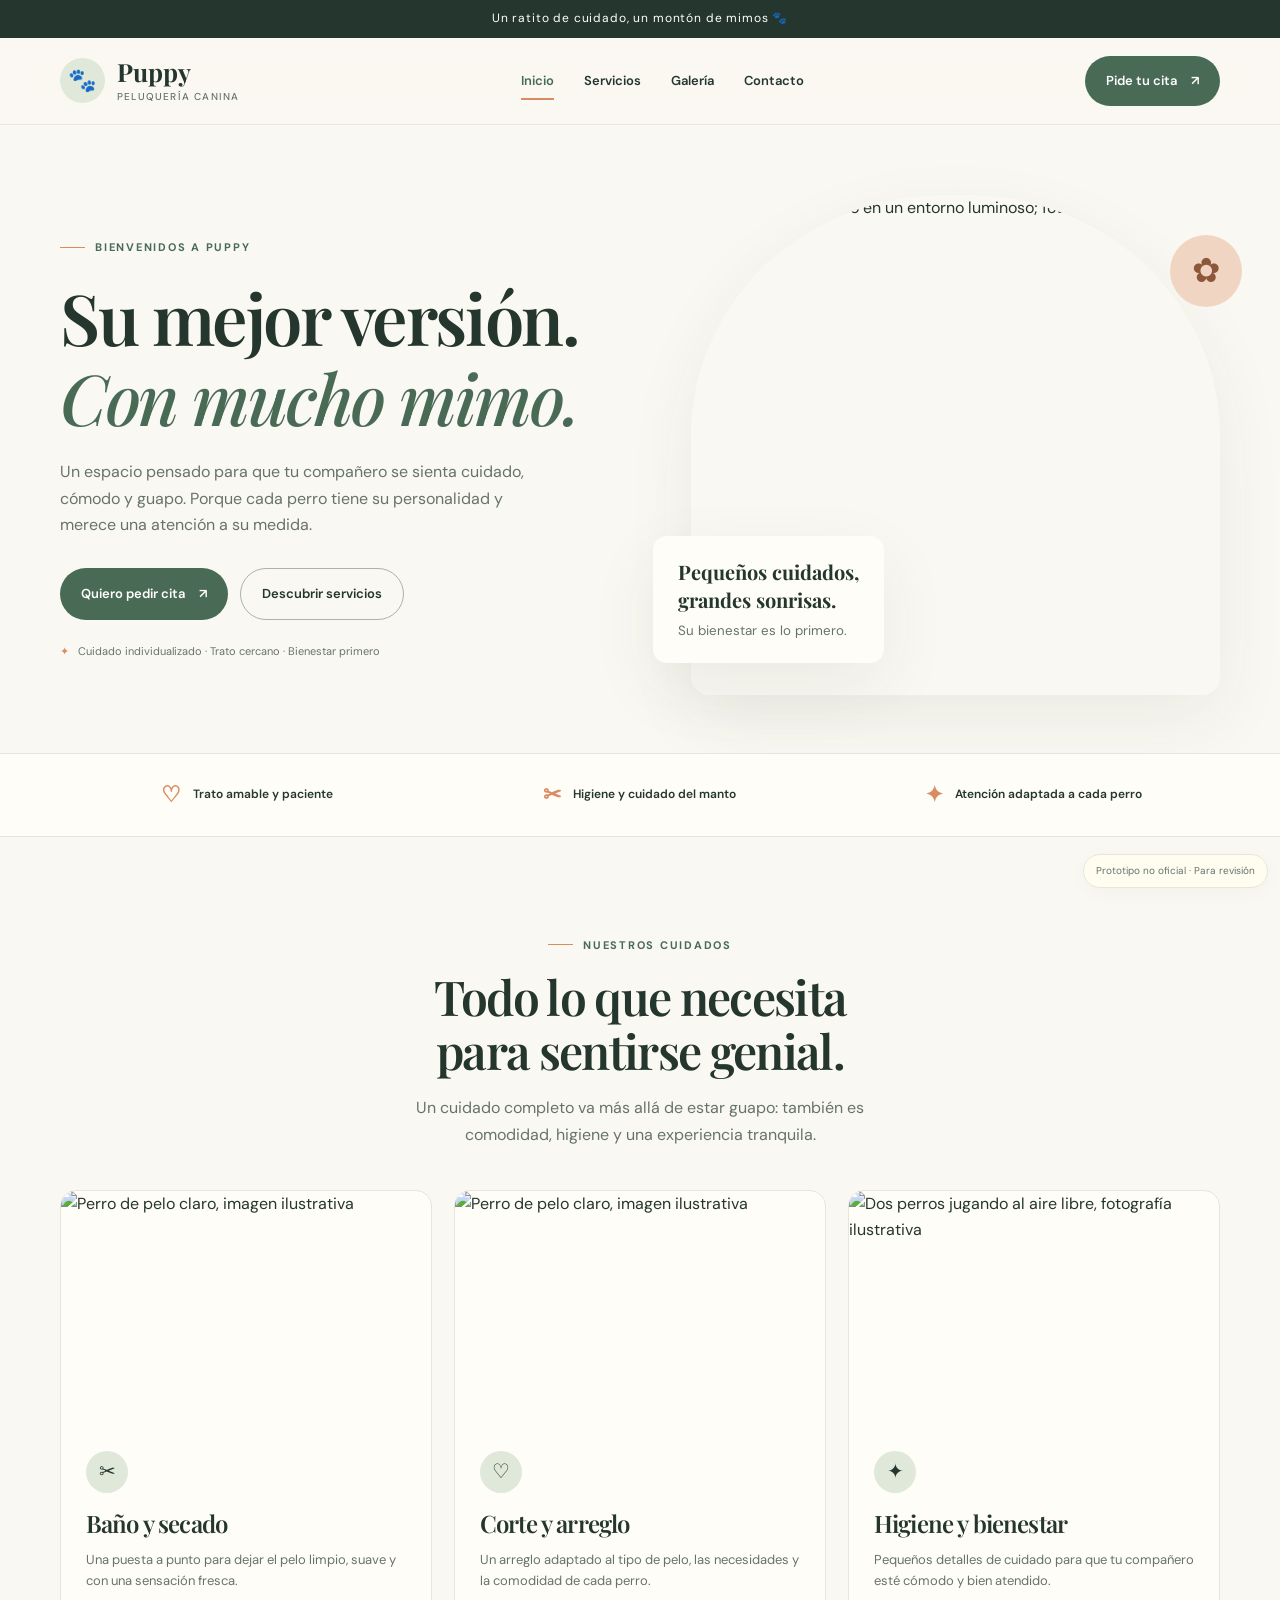
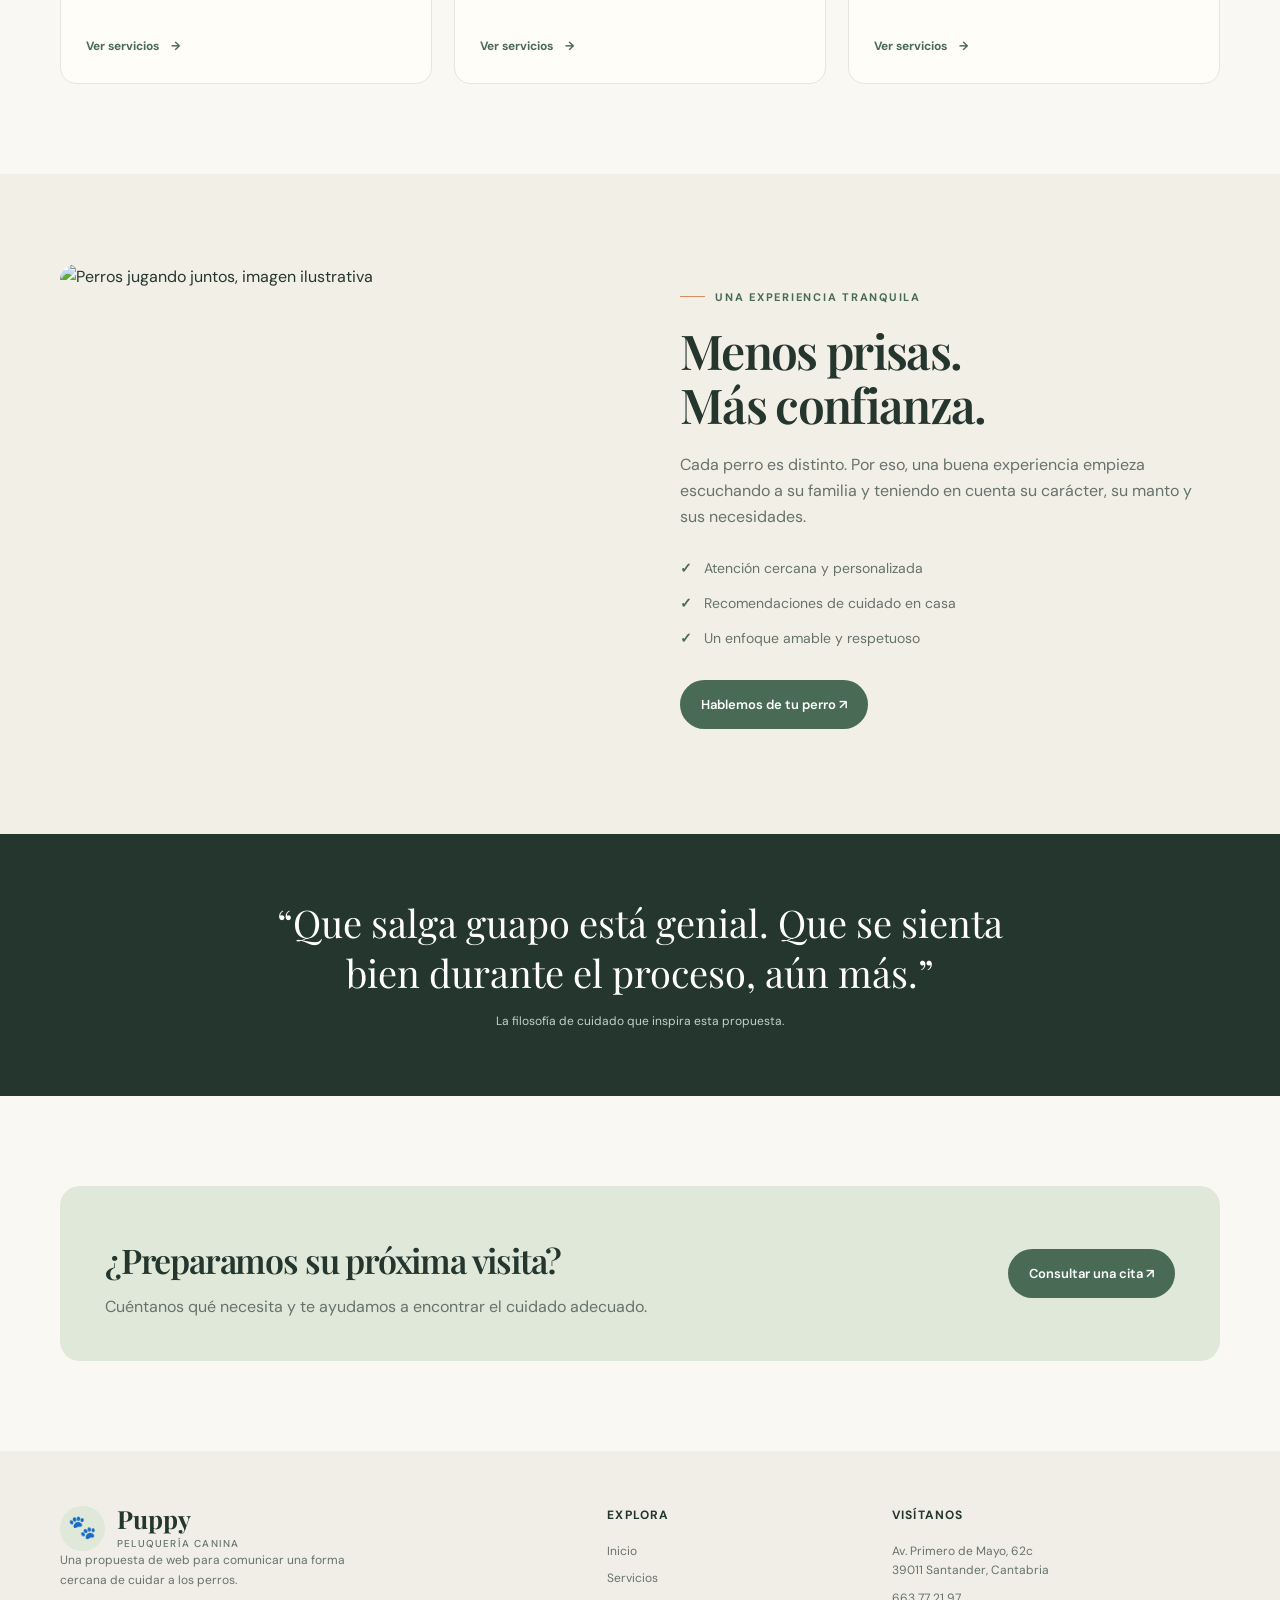
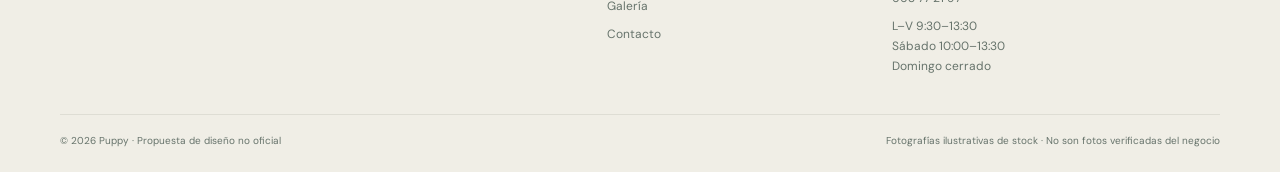
==== index.html @ a05eb52e "Web prototipo Puppy con datos de contacto reales Co-Authored-By: Claude Sonnet 5.5 <noreply@anthropi" ====
<!doctype html><html lang="es"><head><meta charset="utf-8"><meta name="viewport" content="width=device-width,initial-scale=1"><meta name="description" content="Propuesta de web para peluquería canina en Santander. Cuidado amable, higiene y bienestar para tu perro."><title>Puppy · Peluquería canina en Santander</title><link rel="stylesheet" href="styles.css"></head><body><div class="topline">Un ratito de cuidado, un montón de mimos 🐾</div><header class="header"><div class="wrap nav"><a class="brand" href="index.html"><span class="brand-mark">🐾</span><span class="brand-name">Puppy<small>Peluquería canina</small></span></a><button class="menu-toggle" aria-label="Abrir menú" aria-expanded="false">☰</button><nav class="navlinks"><a class="active" href="index.html">Inicio</a><a href="servicios.html">Servicios</a><a href="galeria.html">Galería</a><a href="contacto.html">Contacto</a></nav><a class="nav-cta" href="contacto.html">Pide tu cita <span>↗</span></a></div></header><main><section class="hero"><div class="wrap hero-grid"><div class="hero-copy"><span class="eyebrow">Bienvenidos a Puppy</span><h1>Su mejor versión.<br><em>Con mucho mimo.</em></h1><p>Un espacio pensado para que tu compañero se sienta cuidado, cómodo y guapo. Porque cada perro tiene su personalidad y merece una atención a su medida.</p><div class="hero-actions"><a class="button" href="contacto.html">Quiero pedir cita <span>↗</span></a><a class="button secondary" href="servicios.html">Descubrir servicios</a></div><div class="hero-note"><span>✦</span> Cuidado individualizado · Trato cercano · Bienestar primero</div></div><div class="hero-image"><img src="https://images.unsplash.com/photo-1516734212186-a967f81ad0d7?auto=format&fit=crop&w=1100&q=85" alt="Perro de pelo blanco en un entorno luminoso; fotografía ilustrativa de stock"><div class="floating-note"><strong>Pequeños cuidados,</strong><strong>grandes sonrisas.</strong><small>Su bienestar es lo primero.</small></div><div class="floating-icon">✿</div></div></div></section><section class="trust-strip"><div class="wrap trust-grid"><div class="trust-item"><b>♡</b><span>Trato amable y paciente</span></div><div class="trust-item"><b>✂</b><span>Higiene y cuidado del manto</span></div><div class="trust-item"><b>✦</b><span>Atención adaptada a cada perro</span></div></div></section><section class="section"><div class="wrap"><div class="section-head center"><span class="eyebrow">Nuestros cuidados</span><h2>Todo lo que necesita<br>para sentirse genial.</h2><p>Un cuidado completo va más allá de estar guapo: también es comodidad, higiene y una experiencia tranquila.</p></div><div class="cards"><article class="service-card"><img src="https://images.unsplash.com/photo-1516734212186-a967f81ad0d7?auto=format&fit=crop&w=800&q=80" alt="Perro de pelo claro, imagen ilustrativa"><div class="service-body"><div class="card-icon">✂</div><h3>Baño y secado</h3><p>Una puesta a punto para dejar el pelo limpio, suave y con una sensación fresca.</p><a class="text-link" href="servicios.html">Ver servicios <span>→</span></a></div></article><article class="service-card"><img src="https://images.unsplash.com/photo-1516734212186-a967f81ad0d7?auto=format&fit=crop&w=800&q=80" alt="Perro de pelo claro, imagen ilustrativa"><div class="service-body"><div class="card-icon">♡</div><h3>Corte y arreglo</h3><p>Un arreglo adaptado al tipo de pelo, las necesidades y la comodidad de cada perro.</p><a class="text-link" href="servicios.html">Ver servicios <span>→</span></a></div></article><article class="service-card"><img src="https://images.unsplash.com/photo-1548199973-03cce0bbc87b?auto=format&fit=crop&w=800&q=80" alt="Dos perros jugando al aire libre, fotografía ilustrativa"><div class="service-body"><div class="card-icon">✦</div><h3>Higiene y bienestar</h3><p>Pequeños detalles de cuidado para que tu compañero esté cómodo y bien atendido.</p><a class="text-link" href="servicios.html">Ver servicios <span>→</span></a></div></article></div></div></section><section class="section" style="background:#f2efe6"><div class="wrap split"><div class="split-image"><img src="https://images.unsplash.com/photo-1548199973-03cce0bbc87b?auto=format&fit=crop&w=1000&q=85" alt="Perros jugando juntos, imagen ilustrativa"></div><div><span class="eyebrow">Una experiencia tranquila</span><h2>Menos prisas.<br>Más confianza.</h2><p>Cada perro es distinto. Por eso, una buena experiencia empieza escuchando a su familia y teniendo en cuenta su carácter, su manto y sus necesidades.</p><ul class="checklist"><li>Atención cercana y personalizada</li><li>Recomendaciones de cuidado en casa</li><li>Un enfoque amable y respetuoso</li></ul><a class="button" href="contacto.html">Hablemos de tu perro ↗</a></div></div></section><section class="quote-band"><div class="wrap"><blockquote>“Que salga guapo está genial. Que se sienta bien durante el proceso, aún más.”</blockquote><p>La filosofía de cuidado que inspira esta propuesta.</p></div></section><section class="section"><div class="wrap"><div class="cta-band"><div><h2>¿Preparamos su próxima visita?</h2><p>Cuéntanos qué necesita y te ayudamos a encontrar el cuidado adecuado.</p></div><a class="button" href="contacto.html">Consultar una cita ↗</a></div></div></section></main><footer class="footer"><div class="wrap"><div class="footer-grid"><div><a class="brand" href="index.html"><span class="brand-mark">🐾</span><span class="brand-name">Puppy<small>Peluquería canina</small></span></a><p>Una propuesta de web para comunicar una forma cercana de cuidar a los perros.</p></div><div><h4>Explora</h4><div class="footer-links"><a href="index.html">Inicio</a><a href="servicios.html">Servicios</a><a href="galeria.html">Galería</a><a href="contacto.html">Contacto</a></div></div><div><h4>Visítanos</h4><div class="footer-links"><span>Av. Primero de Mayo, 62c<br>39011 Santander, Cantabria</span><a href="tel:+34663772197">663 77 21 97</a><span>L–V 9:30–13:30<br>Sábado 10:00–13:30<br>Domingo cerrado</span></div></div></div><div class="footer-bottom"><span>© 2026 Puppy · Propuesta de diseño no oficial</span><span>Fotografías ilustrativas de stock · No son fotos verificadas del negocio</span></div></div></footer><div class="prototype-tag">Prototipo no oficial · Para revisión</div><div class="mobile-cta"><a class="button" href="contacto.html">Consultar una cita ↗</a></div><script src="script.js"></script></body></html>
---- styles.css ----
@import url('https://fonts.googleapis.com/css2?family=DM+Sans:wght@400;500;600;700&family=Playfair+Display:wght@500;600;700&display=swap');
:root{--ink:#24362e;--muted:#66736b;--cream:#faf8f2;--paper:#fffdf8;--sage:#dfe8d9;--green:#496b56;--orange:#d98c62;--line:#e7e5dc;--shadow:0 24px 70px #24362e12}*{box-sizing:border-box}html{scroll-behavior:smooth}body{margin:0;background:var(--cream);color:var(--ink);font-family:'DM Sans',sans-serif;line-height:1.65}a{color:inherit;text-decoration:none}img{width:100%;display:block;object-fit:cover}.wrap{width:min(1160px,calc(100% - 48px));margin:auto}.topline{text-align:center;background:var(--ink);color:#fff;padding:9px 16px;font-size:12px;letter-spacing:.07em}.header{position:sticky;top:0;z-index:10;background:#faf8f2ed;backdrop-filter:blur(14px);border-bottom:1px solid #e7e5dc}.nav{display:flex;align-items:center;justify-content:space-between;gap:24px;min-height:86px}.brand{display:flex;align-items:center;gap:12px}.brand-mark{display:grid;place-items:center;background:var(--sage);width:45px;height:45px;border-radius:50%;font-size:23px}.brand-name{font-family:'Playfair Display',serif;font-size:25px;font-weight:700;line-height:1.05}.brand-name small{display:block;font:500 10px 'DM Sans',sans-serif;letter-spacing:.12em;text-transform:uppercase;margin-top:5px;color:var(--muted)}.navlinks{display:flex;gap:30px;font-size:13px;font-weight:600}.navlinks a{padding:8px 0;position:relative}.navlinks a:hover,.navlinks a.active{color:var(--green)}.navlinks a.active:after{content:'';height:2px;position:absolute;bottom:0;left:0;right:0;background:var(--orange)}.nav-cta,.button{display:inline-flex;align-items:center;justify-content:center;gap:14px;background:var(--green);color:#fff;padding:14px 21px;border-radius:999px;font-weight:600;font-size:13px;transition:.2s}.nav-cta:hover,.button:hover{background:var(--ink);transform:translateY(-2px)}.button.secondary{background:transparent;border:1px solid #a8b5a9;color:var(--ink)}.button.secondary:hover{background:var(--sage)}.menu-toggle{display:none;border:0;background:var(--sage);border-radius:50%;width:42px;height:42px;font-size:20px;color:var(--ink)}.hero{padding:70px 0 58px;overflow:hidden}.hero-grid{display:grid;grid-template-columns:1fr .94fr;align-items:center;gap:68px}.eyebrow{display:inline-flex;align-items:center;gap:10px;color:var(--green);font-size:11px;letter-spacing:.16em;text-transform:uppercase;font-weight:700}.eyebrow:before{content:'';width:25px;height:1px;background:var(--orange)}h1,h2,h3{margin:0;font-family:'Playfair Display',serif;font-weight:600;letter-spacing:-.035em;line-height:1.13}h1{font-size:clamp(44px,5.5vw,72px);margin:22px 0}h1 em{font-weight:500;color:var(--green)}h2{font-size:clamp(34px,4vw,48px);margin:15px 0}h3{font-size:24px}p{color:var(--muted);margin:0 0 18px}.hero-copy>p{max-width:490px;font-size:16px}.hero-actions{display:flex;gap:12px;flex-wrap:wrap;margin:30px 0 22px}.hero-note{font-size:11px;color:var(--muted)}.hero-note span{color:var(--orange);margin-right:6px}.hero-image{position:relative;min-height:500px}.hero-image>img{height:500px;border-radius:48% 48% 18px 18px;box-shadow:var(--shadow)}.floating-note{position:absolute;left:-38px;bottom:32px;background:var(--paper);padding:22px 25px;border-radius:14px;box-shadow:var(--shadow);display:flex;flex-direction:column;line-height:1.4}.floating-note strong{font-family:'Playfair Display',serif;font-size:20px}.floating-note small{margin-top:8px;color:var(--muted)}.floating-icon{position:absolute;right:-22px;top:40px;width:72px;height:72px;display:grid;place-items:center;border-radius:50%;background:#f0d6c2;color:#8d573b;font-size:34px}.trust-strip{border-top:1px solid var(--line);border-bottom:1px solid var(--line);background:var(--paper)}.trust-grid{display:grid;grid-template-columns:repeat(3,1fr);padding:23px 0;gap:20px}.trust-item{display:flex;align-items:center;justify-content:center;gap:12px;font-size:12px;font-weight:600}.trust-item b{color:var(--orange);font-size:22px}.section{padding:90px 0}.section-head{max-width:650px;margin:0 auto 42px}.section-head.center{text-align:center}.section-head p{max-width:530px;margin:18px auto 0}.cards{display:grid;grid-template-columns:repeat(3,1fr);gap:22px}.service-card{background:var(--paper);border:1px solid var(--line);border-radius:16px;overflow:hidden;transition:.25s}.service-card:hover{transform:translateY(-5px);box-shadow:var(--shadow)}.service-card img{height:235px}.service-body{padding:25px}.card-icon{display:grid;place-items:center;width:42px;height:42px;background:var(--sage);border-radius:50%;font-size:20px;margin-bottom:17px}.service-body h3{margin-bottom:12px}.service-body p{font-size:13px;min-height:65px}.text-link{display:inline-flex;gap:12px;color:var(--green);font-size:12px;font-weight:700}.split{display:grid;grid-template-columns:1fr 1fr;gap:80px;align-items:center}.split-image img{height:480px;border-radius:16px 110px 16px 16px}.split h2{margin:17px 0 20px}.checklist{list-style:none;padding:0;margin:26px 0 30px}.checklist li{margin:12px 0;color:var(--muted);font-size:14px}.checklist li:before{content:'✓';color:var(--green);font-weight:700;margin-right:12px}.quote-band{background:var(--ink);color:white;text-align:center;padding:64px 0}.quote-band blockquote{font-family:'Playfair Display',serif;font-size:clamp(25px,3vw,38px);line-height:1.3;max-width:800px;margin:0 auto 15px}.quote-band p{color:#c5d1c8;font-size:12px;margin:0}.cta-band{display:flex;align-items:center;justify-content:space-between;gap:30px;background:var(--sage);border-radius:20px;padding:40px 45px}.cta-band h2{font-size:34px}.cta-band p{margin:8px 0 0}.footer{background:#f0eee6;padding:55px 0 22px}.footer-grid{display:grid;grid-template-columns:1.5fr .7fr 1fr;gap:55px;padding-bottom:38px}.footer h4{font-size:12px;text-transform:uppercase;letter-spacing:.1em;margin:0 0 16px}.footer p{font-size:12px;max-width:330px}.footer-links{display:grid;gap:8px;font-size:12px;color:var(--muted)}.footer-bottom{border-top:1px solid #deddd4;padding-top:18px;display:flex;justify-content:space-between;gap:20px;color:var(--muted);font-size:10px}.prototype-tag{position:fixed;z-index:8;bottom:12px;right:12px;padding:8px 12px;border-radius:999px;background:#fffdf0e8;border:1px solid var(--line);font-size:10px;color:var(--muted);box-shadow:0 4px 20px #00000008}.mobile-cta{display:none}.page-hero{padding:75px 0 50px;background:var(--sage)}.page-hero .wrap{max-width:850px;text-align:center}.page-hero h1{font-size:clamp(42px,5vw,64px);margin:17px 0}.page-hero p{max-width:650px;margin:auto}.gallery-grid{display:grid;grid-template-columns:repeat(3,1fr);gap:18px}.gallery-grid img{height:300px;border-radius:14px}.gallery-grid figure{margin:0}.gallery-grid figcaption{font-size:12px;color:var(--muted);padding:10px 2px}.contact-grid{display:grid;grid-template-columns:.8fr 1.2fr;gap:55px}.contact-card{padding:28px;background:var(--paper);border:1px solid var(--line);border-radius:16px;margin-bottom:15px}.contact-card h3{font-size:21px;margin-bottom:10px}.contact-card p{margin:0;font-size:14px}.form-card{padding:34px;background:var(--paper);border:1px solid var(--line);border-radius:16px}.form-card label{display:block;font-size:12px;font-weight:600;margin:15px 0 6px}.form-card input,.form-card textarea,.form-card select{width:100%;padding:13px;border:1px solid var(--line);background:#fff;border-radius:8px;font:inherit}.form-card textarea{min-height:120px}.form-card button{border:0;cursor:pointer;margin-top:20px}.notice{font-size:12px;color:var(--muted);margin-top:14px}.service-list{display:grid;grid-template-columns:repeat(2,1fr);gap:18px}.service-row{padding:27px;background:var(--paper);border:1px solid var(--line);border-radius:14px}.service-row h3{font-size:23px;margin-bottom:9px}.service-row p{margin:0;font-size:14px}
@media(max-width:850px){.wrap{width:min(100% - 34px,650px)}.nav{min-height:72px}.nav-cta{display:none}.menu-toggle{display:block}.navlinks{display:none;position:absolute;top:72px;left:0;right:0;background:var(--cream);padding:20px 24px 24px;flex-direction:column;gap:12px;border-bottom:1px solid var(--line)}.navlinks.open{display:flex}.hero{padding:44px 0}.hero-grid,.split,.contact-grid{grid-template-columns:1fr;gap:36px}.hero-grid{gap:36px}.hero-image{min-height:350px}.hero-image>img{height:390px;max-width:540px;margin:auto}.floating-note{left:0;bottom:20px}.floating-icon{right:0}.trust-grid{grid-template-columns:1fr;gap:14px;padding:18px}.trust-item{justify-content:flex-start}.section{padding:64px 0}.cards{grid-template-columns:1fr;gap:16px}.service-card img{height:250px}.service-body p{min-height:0}.split-image img{height:350px}.cta-band{align-items:flex-start;flex-direction:column;padding:30px 24px}.footer-grid{grid-template-columns:1fr 1fr;gap:28px}.footer-grid>div:first-child{grid-column:1/-1}.footer-bottom{flex-direction:column;gap:7px}.gallery-grid{grid-template-columns:1fr 1fr;gap:12px}.gallery-grid img{height:220px}.service-list{grid-template-columns:1fr}.mobile-cta{display:block;position:fixed;bottom:0;left:0;right:0;padding:10px 16px;background:#faf8f2ed;border-top:1px solid var(--line);z-index:7}.mobile-cta .button{width:100%}.prototype-tag{bottom:72px}}
@media(max-width:430px){h1{font-size:43px}.hero-image>img{height:330px}.floating-note{padding:16px}.floating-note strong{font-size:17px}.gallery-grid{grid-template-columns:1fr}.gallery-grid img{height:270px}.footer-grid{grid-template-columns:1fr}.footer-grid>div:first-child{grid-column:auto}}

/* Refinamientos visuales: imágenes proporcionadas, formularios y cita */
.page-hero-grid{display:grid;grid-template-columns:1fr .65fr;align-items:center;gap:36px;text-align:left!important;max-width:100%!important}
.page-hero-grid img{width:100%;height:220px;max-height:220px;max-width:380px;justify-self:end;object-fit:cover;border-radius:18px}
.page-hero-grid p{margin:0!important}
.service-row{display:grid;grid-template-columns:120px 1fr auto;align-items:center;gap:22px;margin-top:16px}
.service-row img{width:120px;height:105px;border-radius:10px;object-fit:cover}
.service-row>div{min-width:0}
.price-note{font-size:12px;color:var(--green);font-weight:700;white-space:nowrap}
.gallery-grid img{height:250px;object-fit:cover}
.form{min-width:0}
.form:not(.booking-card){padding:32px;background:var(--paper);border:1px solid var(--line);border-radius:18px;box-shadow:0 16px 50px #24362e0a}
.form label{display:block;font-size:12px;font-weight:600;margin:15px 0 7px;color:var(--ink)}
.form input,.form select,.form textarea{width:100%;min-width:0;padding:13px 14px;border:1px solid #dedfd6;border-radius:9px;background:#fffefa;color:var(--ink);font:400 14px 'DM Sans',sans-serif;outline:none;transition:border-color .2s,box-shadow .2s}
.form input:focus,.form select:focus,.form textarea:focus,.field input:focus,.field select:focus,.field textarea:focus{border-color:var(--green);box-shadow:0 0 0 3px #496b561a}
.form textarea{min-height:110px;resize:vertical}
.form button{border:0;cursor:pointer;margin-top:18px}
.form-note{font-size:11px;margin-top:14px}
.booking-hero{padding:58px 0 54px;background:var(--sage)}
.booking-hero-inner{display:grid;grid-template-columns:1fr .72fr;align-items:center;gap:72px}
.booking-hero h1{font-size:clamp(42px,5vw,64px);margin:18px 0 20px}
.booking-hero p{max-width:530px;font-size:15px}
.booking-visual{position:relative;max-width:390px;justify-self:end;width:100%;padding:0 0 28px 22px}
.booking-visual>img{width:100%;height:290px;object-fit:cover;border-radius:16px 90px 16px 16px}
.visual-caption{position:absolute;bottom:0;left:0;display:flex;align-items:center;gap:12px;padding:15px 19px;background:var(--paper);border:1px solid #e7e5dc;border-radius:12px;box-shadow:var(--shadow)}
.visual-caption>span{display:grid;place-items:center;width:38px;height:38px;background:var(--sage);border-radius:50%;font-size:22px;color:var(--green)}
.visual-caption strong,.visual-caption small{display:block}.visual-caption strong{font-family:'Playfair Display',serif;font-size:15px}.visual-caption small{font-size:10px;color:var(--muted);margin-top:3px}
.booking-section{padding:76px 0 90px;background:#fcfbf7}
.booking-layout{display:grid;grid-template-columns:.7fr 1.3fr;gap:58px;align-items:start}
.booking-aside{padding:24px 0;position:sticky;top:120px}
.booking-aside h2{font-size:clamp(34px,3.7vw,46px);margin:18px 0}
.booking-aside>p{font-size:14px;max-width:350px;margin-bottom:30px}
.booking-step{display:flex;align-items:flex-start;gap:14px;padding:17px 0;border-top:1px solid var(--line)}
.booking-step>span{display:grid;place-items:center;flex:0 0 36px;height:36px;border-radius:50%;background:var(--sage);color:var(--green);font-size:11px;font-weight:700}
.booking-step strong,.booking-step small{display:block}.booking-step strong{font-size:13px;margin:1px 0 4px}.booking-step small{font-size:11px;line-height:1.5;color:var(--muted)}
.booking-contact-note{display:flex;gap:12px;padding:17px;margin-top:25px;background:#f0eee6;border-radius:12px}.booking-contact-note>span{color:var(--orange);font-size:19px}.booking-contact-note p{font-size:11px;line-height:1.6;margin:0}
.booking-card{padding:clamp(22px,4vw,42px);background:#fff;border:1px solid #e9e7df;border-radius:20px;box-shadow:0 20px 65px #24362e0b;min-width:0}
.form-heading{display:flex;align-items:center;justify-content:space-between;gap:15px}.form-kicker{font-size:10px;letter-spacing:.16em;font-weight:700;color:var(--green)}.form-heading h2{font-size:clamp(25px,3vw,33px);margin:9px 0 0}.form-paw{display:grid;place-items:center;flex:0 0 50px;height:50px;background:var(--sage);border-radius:50%;font-size:24px}.form-intro{font-size:11px;margin:13px 0 25px}.form-intro b,.field label b,.privacy-check b{color:#b86643}
.form-fields{display:grid;grid-template-columns:1fr 1fr;gap:18px 16px}.field{min-width:0}.field label{display:block;font-size:12px;font-weight:700;margin:0 0 7px;color:var(--ink)}.field input,.field select,.field textarea{width:100%;min-width:0;padding:12px 13px;border:1px solid #dedfd6;border-radius:9px;background:#fffefa;color:var(--ink);font:400 13px 'DM Sans',sans-serif;outline:none;transition:border-color .2s,box-shadow .2s}.field input,.field select{height:46px}.field select{cursor:pointer}.field textarea{min-height:112px;resize:vertical}.field input::placeholder,.field textarea::placeholder{color:#9a9f97}.field-full{grid-column:1/-1}
.privacy-check{display:flex;align-items:flex-start;gap:10px;margin:22px 0 0;font-size:11px;line-height:1.6;color:var(--muted);cursor:pointer}.privacy-check input{flex:0 0 16px;width:16px;height:16px;margin:2px 0 0;accent-color:var(--green)}
.booking-submit{width:100%;justify-content:space-between;padding:16px 20px;margin-top:22px;border:0;cursor:pointer;font-size:13px}.booking-submit:disabled{opacity:.65;cursor:wait}.form-status{font-size:11px;line-height:1.6;margin:13px 0 0;color:var(--muted)}.form-status.success{color:#326c48}.form-status.error{color:#a34535}
.booking-bottom{padding:60px 0;background:#f0eee6;text-align:center}.booking-bottom>div{max-width:620px}.booking-bottom>div>span{font-size:10px;text-transform:uppercase;letter-spacing:.16em;font-weight:700;color:var(--green)}.booking-bottom h2{font-size:clamp(28px,4vw,39px);margin:12px 0}.booking-bottom p{font-size:13px}.booking-bottom .button{margin-top:8px}
@media(max-width:850px){.page-hero-grid{grid-template-columns:1fr;gap:24px;text-align:center!important}.page-hero-grid img{justify-self:center;width:100%;max-width:420px;height:190px;max-height:190px}.service-row{grid-template-columns:88px 1fr;gap:15px;padding:18px}.service-row img{width:88px;height:88px}.price-note{grid-column:2;white-space:normal}.booking-hero-inner{grid-template-columns:1fr;gap:25px}.booking-hero{padding:42px 0}.booking-visual{justify-self:start;max-width:420px;padding-left:0}.booking-visual>img{height:220px;max-width:100%;border-radius:14px 65px 14px 14px}.booking-layout{grid-template-columns:1fr;gap:30px}.booking-aside{position:static;padding:0}.booking-aside h2 br{display:none}.booking-aside>p{max-width:600px}.booking-contact-note{max-width:600px}.booking-section{padding:52px 0 70px}}
@media(max-width:540px){.form-fields{grid-template-columns:1fr;gap:16px}.field-full{grid-column:auto}.booking-card{padding:22px 18px;border-radius:15px}.form-heading h2{font-size:26px}.form-paw{flex-basis:42px;height:42px;font-size:20px}.booking-hero h1{font-size:43px}.booking-visual>img{height:190px}.gallery-grid img{height:210px}.service-row{grid-template-columns:74px 1fr;padding:15px}.service-row img{width:74px;height:74px}.service-row h3{font-size:19px}.service-row p{font-size:12px}.price-note{font-size:11px}}

/* Estado del envío del formulario de cita */
.form-status.success { color: #176b42; font-weight: 600; }
.form-status.error { color: #a32929; font-weight: 600; }
.booking-submit:disabled { opacity: .7; cursor: wait; }
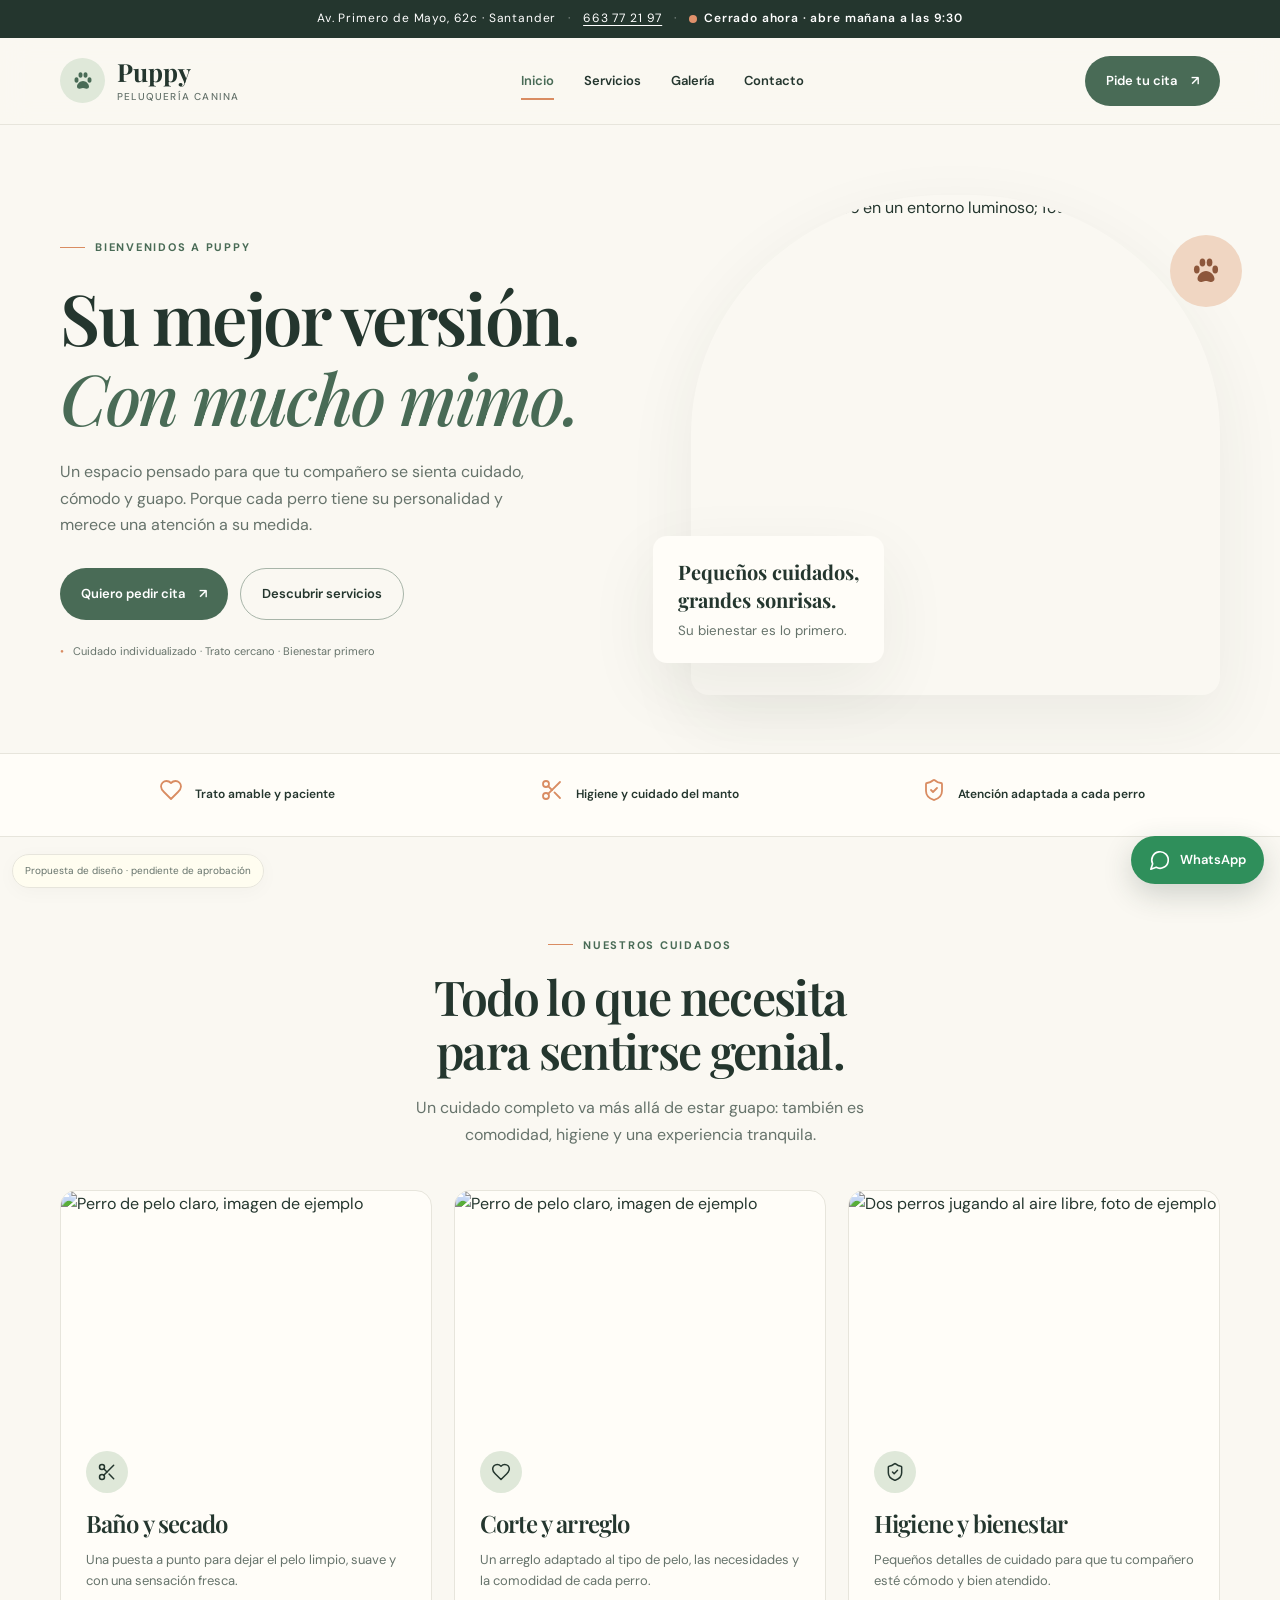
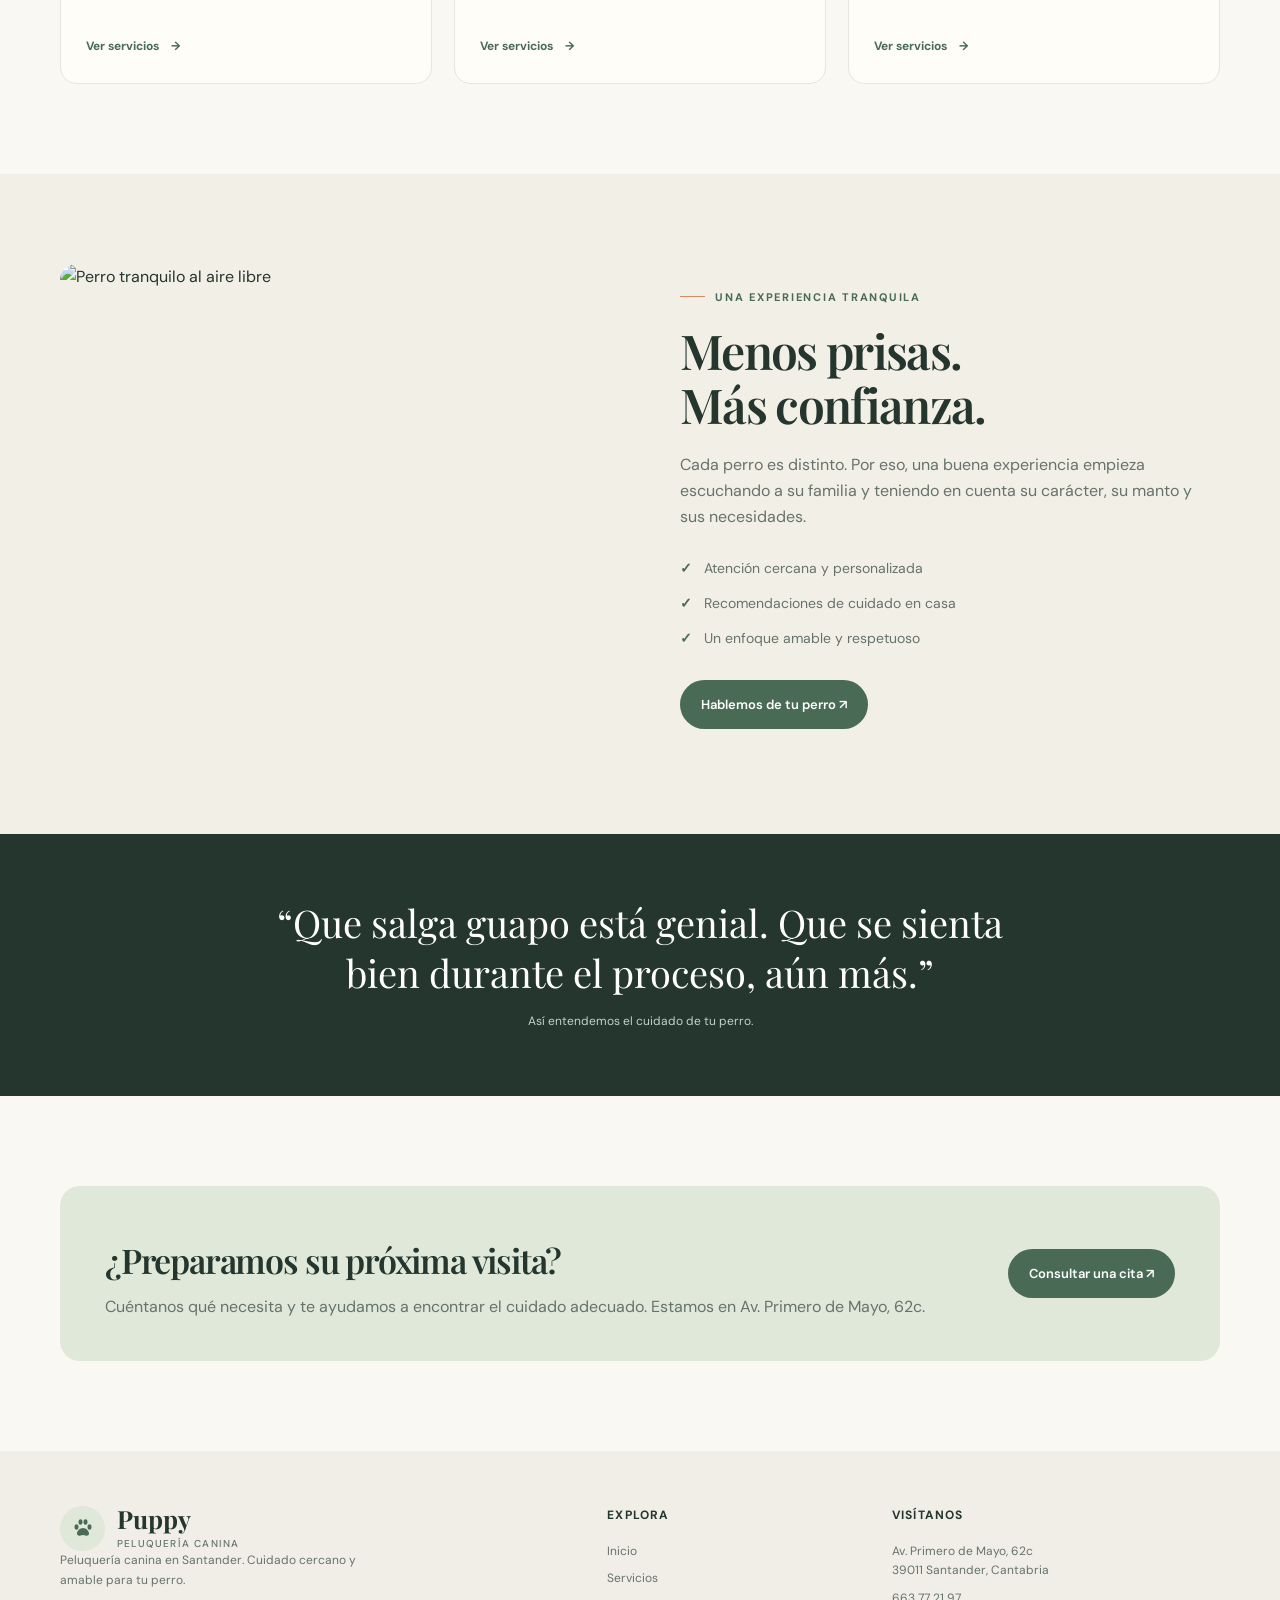
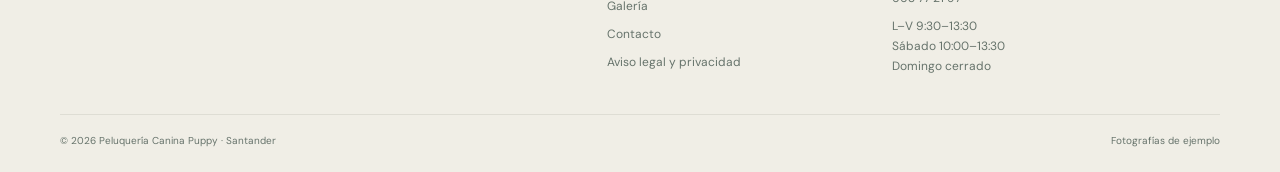
==== commit 17cedc38: "Mejoras de la web: WhatsApp, horario, mapa, iconos, aviso legal y SEO Co-Authored-By: Claude Sonnet " ====
--- a/index.html
+++ b/index.html
@@ -1 +1 @@
-<!doctype html><html lang="es"><head><meta charset="utf-8"><meta name="viewport" content="width=device-width,initial-scale=1"><meta name="description" content="Propuesta de web para peluquería canina en Santander. Cuidado amable, higiene y bienestar para tu perro."><title>Puppy · Peluquería canina en Santander</title><link rel="stylesheet" href="styles.css"></head><body><div class="topline">Un ratito de cuidado, un montón de mimos 🐾</div><header class="header"><div class="wrap nav"><a class="brand" href="index.html"><span class="brand-mark">🐾</span><span class="brand-name">Puppy<small>Peluquería canina</small></span></a><button class="menu-toggle" aria-label="Abrir menú" aria-expanded="false">☰</button><nav class="navlinks"><a class="active" href="index.html">Inicio</a><a href="servicios.html">Servicios</a><a href="galeria.html">Galería</a><a href="contacto.html">Contacto</a></nav><a class="nav-cta" href="contacto.html">Pide tu cita <span>↗</span></a></div></header><main><section class="hero"><div class="wrap hero-grid"><div class="hero-copy"><span class="eyebrow">Bienvenidos a Puppy</span><h1>Su mejor versión.<br><em>Con mucho mimo.</em></h1><p>Un espacio pensado para que tu compañero se sienta cuidado, cómodo y guapo. Porque cada perro tiene su personalidad y merece una atención a su medida.</p><div class="hero-actions"><a class="button" href="contacto.html">Quiero pedir cita <span>↗</span></a><a class="button secondary" href="servicios.html">Descubrir servicios</a></div><div class="hero-note"><span>✦</span> Cuidado individualizado · Trato cercano · Bienestar primero</div></div><div class="hero-image"><img src="https://images.unsplash.com/photo-1516734212186-a967f81ad0d7?auto=format&fit=crop&w=1100&q=85" alt="Perro de pelo blanco en un entorno luminoso; fotografía ilustrativa de stock"><div class="floating-note"><strong>Pequeños cuidados,</strong><strong>grandes sonrisas.</strong><small>Su bienestar es lo primero.</small></div><div class="floating-icon">✿</div></div></div></section><section class="trust-strip"><div class="wrap trust-grid"><div class="trust-item"><b>♡</b><span>Trato amable y paciente</span></div><div class="trust-item"><b>✂</b><span>Higiene y cuidado del manto</span></div><div class="trust-item"><b>✦</b><span>Atención adaptada a cada perro</span></div></div></section><section class="section"><div class="wrap"><div class="section-head center"><span class="eyebrow">Nuestros cuidados</span><h2>Todo lo que necesita<br>para sentirse genial.</h2><p>Un cuidado completo va más allá de estar guapo: también es comodidad, higiene y una experiencia tranquila.</p></div><div class="cards"><article class="service-card"><img src="https://images.unsplash.com/photo-1516734212186-a967f81ad0d7?auto=format&fit=crop&w=800&q=80" alt="Perro de pelo claro, imagen ilustrativa"><div class="service-body"><div class="card-icon">✂</div><h3>Baño y secado</h3><p>Una puesta a punto para dejar el pelo limpio, suave y con una sensación fresca.</p><a class="text-link" href="servicios.html">Ver servicios <span>→</span></a></div></article><article class="service-card"><img src="https://images.unsplash.com/photo-1516734212186-a967f81ad0d7?auto=format&fit=crop&w=800&q=80" alt="Perro de pelo claro, imagen ilustrativa"><div class="service-body"><div class="card-icon">♡</div><h3>Corte y arreglo</h3><p>Un arreglo adaptado al tipo de pelo, las necesidades y la comodidad de cada perro.</p><a class="text-link" href="servicios.html">Ver servicios <span>→</span></a></div></article><article class="service-card"><img src="https://images.unsplash.com/photo-1548199973-03cce0bbc87b?auto=format&fit=crop&w=800&q=80" alt="Dos perros jugando al aire libre, fotografía ilustrativa"><div class="service-body"><div class="card-icon">✦</div><h3>Higiene y bienestar</h3><p>Pequeños detalles de cuidado para que tu compañero esté cómodo y bien atendido.</p><a class="text-link" href="servicios.html">Ver servicios <span>→</span></a></div></article></div></div></section><section class="section" style="background:#f2efe6"><div class="wrap split"><div class="split-image"><img src="https://images.unsplash.com/photo-1548199973-03cce0bbc87b?auto=format&fit=crop&w=1000&q=85" alt="Perros jugando juntos, imagen ilustrativa"></div><div><span class="eyebrow">Una experiencia tranquila</span><h2>Menos prisas.<br>Más confianza.</h2><p>Cada perro es distinto. Por eso, una buena experiencia empieza escuchando a su familia y teniendo en cuenta su carácter, su manto y sus necesidades.</p><ul class="checklist"><li>Atención cercana y personalizada</li><li>Recomendaciones de cuidado en casa</li><li>Un enfoque amable y respetuoso</li></ul><a class="button" href="contacto.html">Hablemos de tu perro ↗</a></div></div></section><section class="quote-band"><div class="wrap"><blockquote>“Que salga guapo está genial. Que se sienta bien durante el proceso, aún más.”</blockquote><p>La filosofía de cuidado que inspira esta propuesta.</p></div></section><section class="section"><div class="wrap"><div class="cta-band"><div><h2>¿Preparamos su próxima visita?</h2><p>Cuéntanos qué necesita y te ayudamos a encontrar el cuidado adecuado.</p></div><a class="button" href="contacto.html">Consultar una cita ↗</a></div></div></section></main><footer class="footer"><div class="wrap"><div class="footer-grid"><div><a class="brand" href="index.html"><span class="brand-mark">🐾</span><span class="brand-name">Puppy<small>Peluquería canina</small></span></a><p>Una propuesta de web para comunicar una forma cercana de cuidar a los perros.</p></div><div><h4>Explora</h4><div class="footer-links"><a href="index.html">Inicio</a><a href="servicios.html">Servicios</a><a href="galeria.html">Galería</a><a href="contacto.html">Contacto</a></div></div><div><h4>Visítanos</h4><div class="footer-links"><span>Av. Primero de Mayo, 62c<br>39011 Santander, Cantabria</span><a href="tel:+34663772197">663 77 21 97</a><span>L–V 9:30–13:30<br>Sábado 10:00–13:30<br>Domingo cerrado</span></div></div></div><div class="footer-bottom"><span>© 2026 Puppy · Propuesta de diseño no oficial</span><span>Fotografías ilustrativas de stock · No son fotos verificadas del negocio</span></div></div></footer><div class="prototype-tag">Prototipo no oficial · Para revisión</div><div class="mobile-cta"><a class="button" href="contacto.html">Consultar una cita ↗</a></div><script src="script.js"></script></body></html>
+<!doctype html><html lang="es"><head><meta charset="utf-8"><meta name="viewport" content="width=device-width,initial-scale=1"><meta name="description" content="Peluquería canina en Santander. Baño, corte y cuidado con mucho cariño para tu perro. Pide tu cita."><title>Puppy · Peluquería canina en Santander</title><link rel="stylesheet" href="styles.css"><meta name="robots" content="noindex, nofollow"><meta property="og:type" content="website"><meta property="og:locale" content="es_ES"><meta property="og:title" content="Puppy · Peluquería canina en Santander"><meta property="og:description" content="Baño, corte y cuidado con mucho cariño para tu perro. Av. Primero de Mayo, 62c, Santander."><meta name="theme-color" content="#496b56"><link rel="icon" href="data:image/svg+xml,%3Csvg xmlns='http://www.w3.org/2000/svg' viewBox='0 0 24 24' fill='%23496b56'%3E%3Ccircle cx='12' cy='12' r='12' fill='%23dfe8d9'/%3E%3Cg transform='translate(4 4) scale(.67)'%3E%3Cellipse cx='5.5' cy='11' rx='2' ry='2.8'/%3E%3Cellipse cx='9.5' cy='6' rx='2' ry='2.8'/%3E%3Cellipse cx='14.5' cy='6' rx='2' ry='2.8'/%3E%3Cellipse cx='18.5' cy='11' rx='2' ry='2.8'/%3E%3Cpath d='M12 12c-3 0-6 3-6 5.5 0 2 2 2.5 3.5 2 1-.3 1.5-.5 2.5-.5s1.5.2 2.500.5c1.500.5 3.500 0 3.500-2C18 15 15 12 12 12z'/%3E%3C/g%3E%3C/svg%3E"><script type="application/ld+json">{"@context":"https://schema.org","@type":"PetGroomer","name":"Peluquería Canina Puppy","telephone":"+34663772197","address":{"@type":"PostalAddress","streetAddress":"Av. Primero de Mayo, 62c","postalCode":"39011","addressLocality":"Santander","addressRegion":"Cantabria","addressCountry":"ES"},"openingHoursSpecification":[{"@type":"OpeningHoursSpecification","dayOfWeek":["Monday","Tuesday","Wednesday","Thursday","Friday"],"opens":"09:30","closes":"13:30"},{"@type":"OpeningHoursSpecification","dayOfWeek":"Saturday","opens":"10:00","closes":"13:30"}]}</script></head><body><div class="topline"><span>Av. Primero de Mayo, 62c · Santander</span><span class="sep">·</span><a href="tel:+34663772197">663 77 21 97</a><span class="sep">·</span><span class="open-badge" data-open-badge>Consulta nuestro horario</span></div><header class="header"><div class="wrap nav"><a class="brand" href="index.html"><span class="brand-mark"><svg viewBox="0 0 24 24" fill="currentColor" aria-hidden="true"><ellipse cx="5.5" cy="11" rx="2" ry="2.8"/><ellipse cx="9.5" cy="6" rx="2" ry="2.8"/><ellipse cx="14.5" cy="6" rx="2" ry="2.8"/><ellipse cx="18.5" cy="11" rx="2" ry="2.8"/><path d="M12 12c-3 0-6 3-6 5.5 0 2 2 2.500 3.500 2 1-.3 1.500-.5 2.500-.5s1.500.2 2.500.5c1.500.5 3.500 0 3.500-2C18 15 15 12 12 12z"/></svg></span><span class="brand-name">Puppy<small>Peluquería canina</small></span></a><button class="menu-toggle" aria-label="Abrir menú" aria-expanded="false">☰</button><nav class="navlinks"><a class="active" href="index.html">Inicio</a><a href="servicios.html">Servicios</a><a href="galeria.html">Galería</a><a href="contacto.html">Contacto</a></nav><a class="nav-cta" href="contacto.html">Pide tu cita <span>↗</span></a></div></header><main><section class="hero"><div class="wrap hero-grid"><div class="hero-copy"><span class="eyebrow">Bienvenidos a Puppy</span><h1>Su mejor versión.<br><em>Con mucho mimo.</em></h1><p>Un espacio pensado para que tu compañero se sienta cuidado, cómodo y guapo. Porque cada perro tiene su personalidad y merece una atención a su medida.</p><div class="hero-actions"><a class="button" href="contacto.html">Quiero pedir cita <span>↗</span></a><a class="button secondary" href="servicios.html">Descubrir servicios</a></div><div class="hero-note"><span>•</span> Cuidado individualizado · Trato cercano · Bienestar primero</div></div><div class="hero-image"><img src="https://images.unsplash.com/photo-1516734212186-a967f81ad0d7?auto=format&fit=crop&w=1100&q=85" alt="Perro de pelo blanco en un entorno luminoso; foto de ejemplo"><div class="floating-note"><strong>Pequeños cuidados,</strong><strong>grandes sonrisas.</strong><small>Su bienestar es lo primero.</small></div><div class="floating-icon"><svg viewBox="0 0 24 24" fill="currentColor" aria-hidden="true"><ellipse cx="5.5" cy="11" rx="2" ry="2.8"/><ellipse cx="9.5" cy="6" rx="2" ry="2.8"/><ellipse cx="14.5" cy="6" rx="2" ry="2.8"/><ellipse cx="18.5" cy="11" rx="2" ry="2.8"/><path d="M12 12c-3 0-6 3-6 5.5 0 2 2 2.500 3.500 2 1-.3 1.500-.5 2.500-.5s1.500.2 2.500.5c1.500.5 3.500 0 3.500-2C18 15 15 12 12 12z"/></svg></div></div></div></section><section class="trust-strip"><div class="wrap trust-grid"><div class="trust-item"><b><svg viewBox="0 0 24 24" fill="none" stroke="currentColor" stroke-width="1.8" stroke-linecap="round" stroke-linejoin="round" aria-hidden="true"><path d="M19 14c1.49-1.46 3-3.21 3-5.5A5.5 5.5 0 0 0 16.5 3c-1.76 0-3 .5-4.5 2-1.5-1.5-2.74-2-4.5-2A5.5 5.5 0 0 0 2 8.5c0 2.3 1.5 4.05 3 5.5l7 7Z"/></svg></b><span>Trato amable y paciente</span></div><div class="trust-item"><b><svg viewBox="0 0 24 24" fill="none" stroke="currentColor" stroke-width="1.8" stroke-linecap="round" stroke-linejoin="round" aria-hidden="true"><circle cx="6" cy="6" r="3"/><circle cx="6" cy="18" r="3"/><path d="M20 4 8.12 15.88"/><path d="M14.47 14.48 20 20"/><path d="M8.12 8.12 12 12"/></svg></b><span>Higiene y cuidado del manto</span></div><div class="trust-item"><b><svg viewBox="0 0 24 24" fill="none" stroke="currentColor" stroke-width="1.8" stroke-linecap="round" stroke-linejoin="round" aria-hidden="true"><path d="M20 13c0 5-3.5 7.5-7.66 8.95a1 1 0 0 1-.67-.01C7.5 20.5 4 18 4 13V6a1 1 0 0 1 1-1c2 0 4.5-1.2 6.24-2.72a1.17 1.17 0 0 1 1.52 0C14.51 3.81 17 5 19 5a1 1 0 0 1 1 1z"/><path d="m9 12 2 2 4-4"/></svg></b><span>Atención adaptada a cada perro</span></div></div></section><section class="section"><div class="wrap"><div class="section-head center"><span class="eyebrow">Nuestros cuidados</span><h2>Todo lo que necesita<br>para sentirse genial.</h2><p>Un cuidado completo va más allá de estar guapo: también es comodidad, higiene y una experiencia tranquila.</p></div><div class="cards"><article class="service-card"><img src="https://images.unsplash.com/photo-1516734212186-a967f81ad0d7?auto=format&fit=crop&w=800&q=80" alt="Perro de pelo claro, imagen de ejemplo"><div class="service-body"><div class="card-icon"><svg viewBox="0 0 24 24" fill="none" stroke="currentColor" stroke-width="1.8" stroke-linecap="round" stroke-linejoin="round" aria-hidden="true"><circle cx="6" cy="6" r="3"/><circle cx="6" cy="18" r="3"/><path d="M20 4 8.12 15.88"/><path d="M14.47 14.48 20 20"/><path d="M8.12 8.12 12 12"/></svg></div><h3>Baño y secado</h3><p>Una puesta a punto para dejar el pelo limpio, suave y con una sensación fresca.</p><a class="text-link" href="servicios.html">Ver servicios <span>→</span></a></div></article><article class="service-card"><img src="https://images.unsplash.com/photo-1552053831-71594a27632d?auto=format&fit=crop&w=800&q=80" alt="Perro de pelo claro, imagen de ejemplo"><div class="service-body"><div class="card-icon"><svg viewBox="0 0 24 24" fill="none" stroke="currentColor" stroke-width="1.8" stroke-linecap="round" stroke-linejoin="round" aria-hidden="true"><path d="M19 14c1.49-1.46 3-3.21 3-5.5A5.5 5.5 0 0 0 16.5 3c-1.76 0-3 .5-4.5 2-1.5-1.5-2.74-2-4.5-2A5.5 5.5 0 0 0 2 8.5c0 2.3 1.5 4.05 3 5.5l7 7Z"/></svg></div><h3>Corte y arreglo</h3><p>Un arreglo adaptado al tipo de pelo, las necesidades y la comodidad de cada perro.</p><a class="text-link" href="servicios.html">Ver servicios <span>→</span></a></div></article><article class="service-card"><img src="https://images.unsplash.com/photo-1548199973-03cce0bbc87b?auto=format&fit=crop&w=800&q=80" alt="Dos perros jugando al aire libre, foto de ejemplo"><div class="service-body"><div class="card-icon"><svg viewBox="0 0 24 24" fill="none" stroke="currentColor" stroke-width="1.8" stroke-linecap="round" stroke-linejoin="round" aria-hidden="true"><path d="M20 13c0 5-3.5 7.5-7.66 8.95a1 1 0 0 1-.67-.01C7.5 20.5 4 18 4 13V6a1 1 0 0 1 1-1c2 0 4.5-1.2 6.24-2.72a1.17 1.17 0 0 1 1.52 0C14.51 3.81 17 5 19 5a1 1 0 0 1 1 1z"/><path d="m9 12 2 2 4-4"/></svg></div><h3>Higiene y bienestar</h3><p>Pequeños detalles de cuidado para que tu compañero esté cómodo y bien atendido.</p><a class="text-link" href="servicios.html">Ver servicios <span>→</span></a></div></article></div></div></section><section class="section" style="background:#f2efe6"><div class="wrap split"><div class="split-image"><img src="https://images.unsplash.com/photo-1537151608828-ea2b11777ee8?auto=format&fit=crop&w=1000&q=85" alt="Perro tranquilo al aire libre"></div><div><span class="eyebrow">Una experiencia tranquila</span><h2>Menos prisas.<br>Más confianza.</h2><p>Cada perro es distinto. Por eso, una buena experiencia empieza escuchando a su familia y teniendo en cuenta su carácter, su manto y sus necesidades.</p><ul class="checklist"><li>Atención cercana y personalizada</li><li>Recomendaciones de cuidado en casa</li><li>Un enfoque amable y respetuoso</li></ul><a class="button" href="contacto.html">Hablemos de tu perro ↗</a></div></div></section><section class="quote-band"><div class="wrap"><blockquote>“Que salga guapo está genial. Que se sienta bien durante el proceso, aún más.”</blockquote><p>Así entendemos el cuidado de tu perro.</p></div></section><section class="section"><div class="wrap"><div class="cta-band"><div><h2>¿Preparamos su próxima visita?</h2><p>Cuéntanos qué necesita y te ayudamos a encontrar el cuidado adecuado. Estamos en Av. Primero de Mayo, 62c.</p></div><a class="button" href="contacto.html">Consultar una cita ↗</a></div></div></section></main><footer class="footer"><div class="wrap"><div class="footer-grid"><div><a class="brand" href="index.html"><span class="brand-mark"><svg viewBox="0 0 24 24" fill="currentColor" aria-hidden="true"><ellipse cx="5.5" cy="11" rx="2" ry="2.8"/><ellipse cx="9.5" cy="6" rx="2" ry="2.8"/><ellipse cx="14.5" cy="6" rx="2" ry="2.8"/><ellipse cx="18.5" cy="11" rx="2" ry="2.8"/><path d="M12 12c-3 0-6 3-6 5.5 0 2 2 2.500 3.500 2 1-.3 1.500-.5 2.500-.5s1.500.2 2.500.5c1.500.5 3.500 0 3.500-2C18 15 15 12 12 12z"/></svg></span><span class="brand-name">Puppy<small>Peluquería canina</small></span></a><p>Peluquería canina en Santander. Cuidado cercano y amable para tu perro.</p></div><div><h4>Explora</h4><div class="footer-links"><a href="index.html">Inicio</a><a href="servicios.html">Servicios</a><a href="galeria.html">Galería</a><a href="contacto.html">Contacto</a><a href="aviso-legal.html">Aviso legal y privacidad</a></div></div><div><h4>Visítanos</h4><div class="footer-links"><span>Av. Primero de Mayo, 62c<br>39011 Santander, Cantabria</span><a href="tel:+34663772197">663 77 21 97</a><span>L–V 9:30–13:30<br>Sábado 10:00–13:30<br>Domingo cerrado</span></div></div></div><div class="footer-bottom"><span>© 2026 Peluquería Canina Puppy · Santander</span><span>Fotografías de ejemplo</span></div></div></footer><a class="wa-float" href="https://wa.me/34663772197?text=Hola%2C%20me%20gustar%C3%ADa%20pedir%20cita%20para%20mi%20perro" target="_blank" rel="noopener" aria-label="Escribir por WhatsApp"><svg viewBox="0 0 24 24" fill="none" stroke="currentColor" stroke-width="1.8" stroke-linecap="round" stroke-linejoin="round" aria-hidden="true"><path d="M7.9 20A9 9 0 1 0 4 16.1L2 22Z"/></svg><span>WhatsApp</span></a><div class="prototype-tag">Propuesta de diseño · pendiente de aprobación</div><div class="mobile-cta"><a class="button" href="contacto.html">Consultar una cita ↗</a><a class="button secondary" href="tel:+34663772197" aria-label="Llamar al 663 77 21 97">Llamar</a></div><script src="script.js"></script></body></html>
--- a/styles.css
+++ b/styles.css
@@ -51,3 +51,45 @@
 .form-status.success { color: #176b42; font-weight: 600; }
 .form-status.error { color: #a32929; font-weight: 600; }
 .booking-submit:disabled { opacity: .7; cursor: wait; }
+
+/* ---- Mejoras: iconos, topline, WhatsApp, mapa, legal ---- */
+.brand-mark svg{width:24px;height:24px;color:var(--green)}
+.form-paw svg,.floating-icon svg{width:26px;height:26px}
+.floating-icon svg{width:34px;height:34px}
+.card-icon svg,.visual-caption>span svg,.booking-contact-note>span svg{width:20px;height:20px}
+.trust-item b svg{width:24px;height:24px}
+.booking-contact-note>span{flex:0 0 20px}
+.topline{display:flex;flex-wrap:wrap;justify-content:center;gap:4px 12px}
+.topline a{text-decoration:underline;text-underline-offset:3px}
+.topline .sep{opacity:.5}
+.open-badge{display:inline-flex;align-items:center;gap:7px;font-weight:600}
+.open-badge:before{content:'';width:8px;height:8px;border-radius:50%;background:#9aa59d;flex:0 0 8px}
+.open-badge.is-open:before{background:#5fbf7f;box-shadow:0 0 0 3px #5fbf7f33}
+.open-badge.is-closed:before{background:#e0916b}
+.prototype-tag{right:auto;left:12px}
+.wa-float{position:fixed;z-index:9;right:16px;bottom:16px;display:inline-flex;align-items:center;gap:9px;padding:13px 18px;border-radius:999px;background:#2f8f5b;color:#fff;font-weight:600;font-size:13px;box-shadow:0 10px 30px #24362e33;transition:.2s}
+.wa-float:hover{background:#24724a;transform:translateY(-2px)}
+.wa-float svg{width:22px;height:22px}
+.mobile-cta{display:none}
+.map-section{background:#f2efe6}
+.map-layout{display:grid;grid-template-columns:.9fr 1.1fr;gap:56px;align-items:center}
+.map-hours{line-height:1.9}
+.map-frame{border-radius:18px;overflow:hidden;box-shadow:var(--shadow);border:1px solid var(--line);background:var(--sage);min-height:380px}
+.map-frame iframe{width:100%;height:100%;min-height:380px;border:0;display:block}
+.legal{max-width:760px;padding:60px 0 80px}
+.legal h2{font-size:30px;margin:46px 0 14px}
+.legal h3{font-size:19px;margin:24px 0 8px}
+.legal p,.legal li{font-size:14px;line-height:1.75}
+.legal ul{color:var(--muted);padding-left:20px;margin:0 0 18px}
+.legal .todo{background:#fbeede;border:1px solid #efd3b4;border-radius:10px;padding:2px 6px;color:#7a4a28;font-weight:600}
+.privacy-check a{text-decoration:underline;text-underline-offset:3px}
+@media(max-width:850px){
+  .map-layout{grid-template-columns:1fr;gap:32px}
+  .mobile-cta{display:flex;gap:10px}
+  .mobile-cta .button{flex:1;width:auto;padding-left:14px;padding-right:14px}
+  .wa-float{bottom:84px}
+  .wa-float span{display:none}
+  .wa-float{padding:14px}
+  .prototype-tag{bottom:72px}
+}
+@media(max-width:540px){.topline .sep{display:none}.topline{gap:2px 14px}}
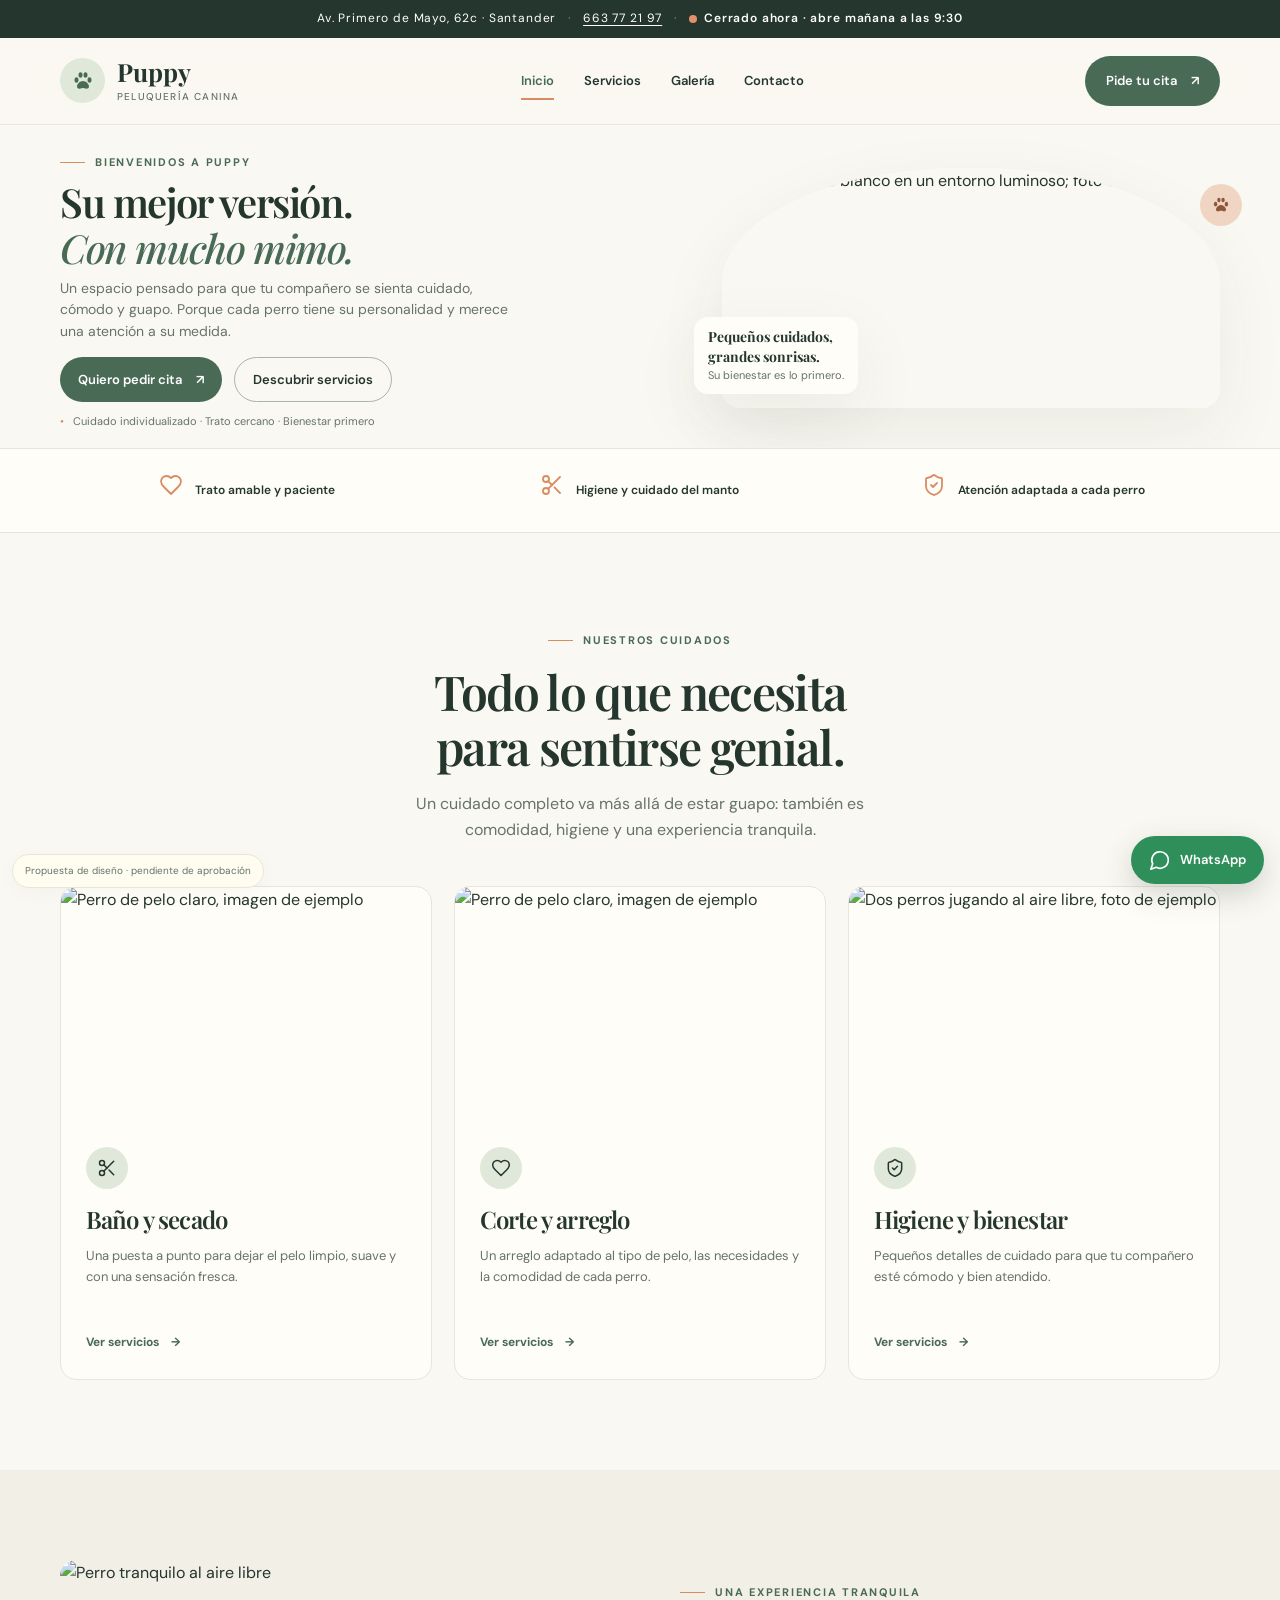
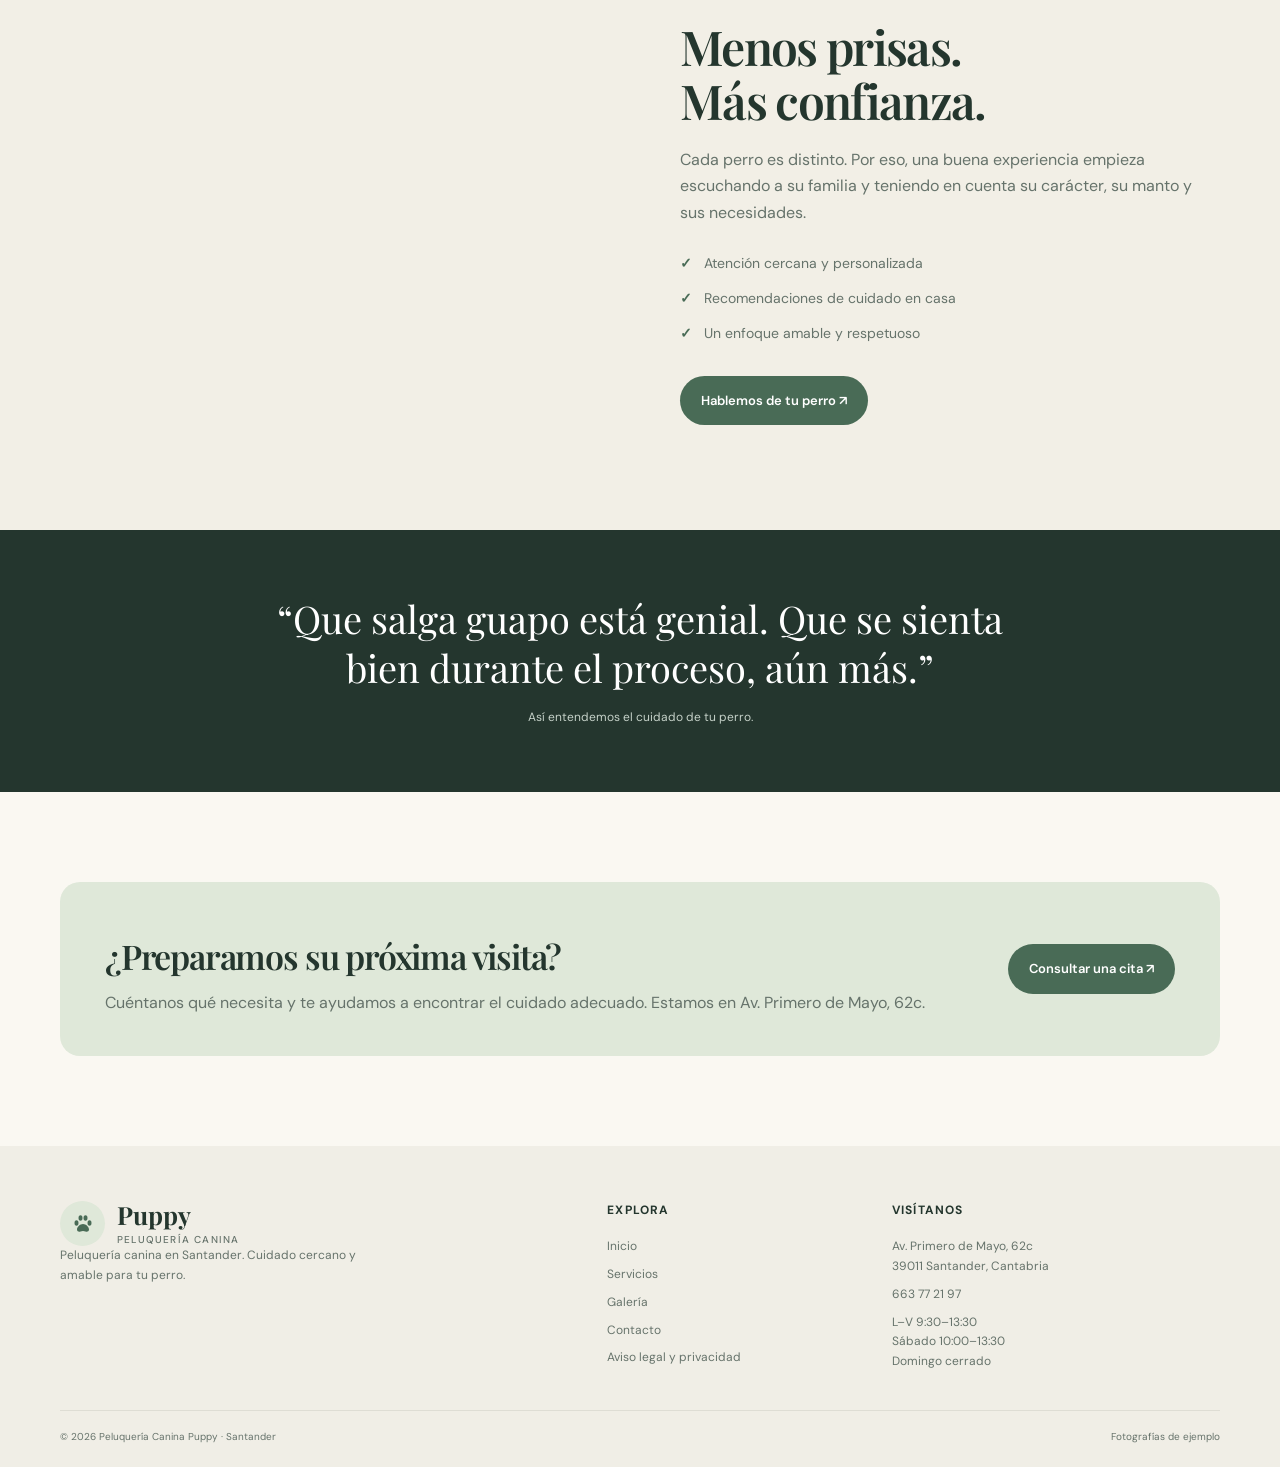
==== commit 0bce69d4: "Cabeceras al tamaño mínimo y CSS con versión para evitar caché Co-Authored-By: Claude Sonnet 5.5 <no" ====
--- a/index.html
+++ b/index.html
@@ -1 +1 @@
-<!doctype html><html lang="es"><head><meta charset="utf-8"><meta name="viewport" content="width=device-width,initial-scale=1"><meta name="description" content="Peluquería canina en Santander. Baño, corte y cuidado con mucho cariño para tu perro. Pide tu cita."><title>Puppy · Peluquería canina en Santander</title><link rel="stylesheet" href="styles.css"><meta name="robots" content="noindex, nofollow"><meta property="og:type" content="website"><meta property="og:locale" content="es_ES"><meta property="og:title" content="Puppy · Peluquería canina en Santander"><meta property="og:description" content="Baño, corte y cuidado con mucho cariño para tu perro. Av. Primero de Mayo, 62c, Santander."><meta name="theme-color" content="#496b56"><link rel="icon" href="data:image/svg+xml,%3Csvg xmlns='http://www.w3.org/2000/svg' viewBox='0 0 24 24' fill='%23496b56'%3E%3Ccircle cx='12' cy='12' r='12' fill='%23dfe8d9'/%3E%3Cg transform='translate(4 4) scale(.67)'%3E%3Cellipse cx='5.5' cy='11' rx='2' ry='2.8'/%3E%3Cellipse cx='9.5' cy='6' rx='2' ry='2.8'/%3E%3Cellipse cx='14.5' cy='6' rx='2' ry='2.8'/%3E%3Cellipse cx='18.5' cy='11' rx='2' ry='2.8'/%3E%3Cpath d='M12 12c-3 0-6 3-6 5.5 0 2 2 2.5 3.5 2 1-.3 1.5-.5 2.5-.5s1.5.2 2.500.5c1.500.5 3.500 0 3.500-2C18 15 15 12 12 12z'/%3E%3C/g%3E%3C/svg%3E"><script type="application/ld+json">{"@context":"https://schema.org","@type":"PetGroomer","name":"Peluquería Canina Puppy","telephone":"+34663772197","address":{"@type":"PostalAddress","streetAddress":"Av. Primero de Mayo, 62c","postalCode":"39011","addressLocality":"Santander","addressRegion":"Cantabria","addressCountry":"ES"},"openingHoursSpecification":[{"@type":"OpeningHoursSpecification","dayOfWeek":["Monday","Tuesday","Wednesday","Thursday","Friday"],"opens":"09:30","closes":"13:30"},{"@type":"OpeningHoursSpecification","dayOfWeek":"Saturday","opens":"10:00","closes":"13:30"}]}</script></head><body><div class="topline"><span>Av. Primero de Mayo, 62c · Santander</span><span class="sep">·</span><a href="tel:+34663772197">663 77 21 97</a><span class="sep">·</span><span class="open-badge" data-open-badge>Consulta nuestro horario</span></div><header class="header"><div class="wrap nav"><a class="brand" href="index.html"><span class="brand-mark"><svg viewBox="0 0 24 24" fill="currentColor" aria-hidden="true"><ellipse cx="5.5" cy="11" rx="2" ry="2.8"/><ellipse cx="9.5" cy="6" rx="2" ry="2.8"/><ellipse cx="14.5" cy="6" rx="2" ry="2.8"/><ellipse cx="18.5" cy="11" rx="2" ry="2.8"/><path d="M12 12c-3 0-6 3-6 5.5 0 2 2 2.500 3.500 2 1-.3 1.500-.5 2.500-.5s1.500.2 2.500.5c1.500.5 3.500 0 3.500-2C18 15 15 12 12 12z"/></svg></span><span class="brand-name">Puppy<small>Peluquería canina</small></span></a><button class="menu-toggle" aria-label="Abrir menú" aria-expanded="false">☰</button><nav class="navlinks"><a class="active" href="index.html">Inicio</a><a href="servicios.html">Servicios</a><a href="galeria.html">Galería</a><a href="contacto.html">Contacto</a></nav><a class="nav-cta" href="contacto.html">Pide tu cita <span>↗</span></a></div></header><main><section class="hero"><div class="wrap hero-grid"><div class="hero-copy"><span class="eyebrow">Bienvenidos a Puppy</span><h1>Su mejor versión.<br><em>Con mucho mimo.</em></h1><p>Un espacio pensado para que tu compañero se sienta cuidado, cómodo y guapo. Porque cada perro tiene su personalidad y merece una atención a su medida.</p><div class="hero-actions"><a class="button" href="contacto.html">Quiero pedir cita <span>↗</span></a><a class="button secondary" href="servicios.html">Descubrir servicios</a></div><div class="hero-note"><span>•</span> Cuidado individualizado · Trato cercano · Bienestar primero</div></div><div class="hero-image"><img src="https://images.unsplash.com/photo-1516734212186-a967f81ad0d7?auto=format&fit=crop&w=1100&q=85" alt="Perro de pelo blanco en un entorno luminoso; foto de ejemplo"><div class="floating-note"><strong>Pequeños cuidados,</strong><strong>grandes sonrisas.</strong><small>Su bienestar es lo primero.</small></div><div class="floating-icon"><svg viewBox="0 0 24 24" fill="currentColor" aria-hidden="true"><ellipse cx="5.5" cy="11" rx="2" ry="2.8"/><ellipse cx="9.5" cy="6" rx="2" ry="2.8"/><ellipse cx="14.5" cy="6" rx="2" ry="2.8"/><ellipse cx="18.5" cy="11" rx="2" ry="2.8"/><path d="M12 12c-3 0-6 3-6 5.5 0 2 2 2.500 3.500 2 1-.3 1.500-.5 2.500-.5s1.500.2 2.500.5c1.500.5 3.500 0 3.500-2C18 15 15 12 12 12z"/></svg></div></div></div></section><section class="trust-strip"><div class="wrap trust-grid"><div class="trust-item"><b><svg viewBox="0 0 24 24" fill="none" stroke="currentColor" stroke-width="1.8" stroke-linecap="round" stroke-linejoin="round" aria-hidden="true"><path d="M19 14c1.49-1.46 3-3.21 3-5.5A5.5 5.5 0 0 0 16.5 3c-1.76 0-3 .5-4.5 2-1.5-1.5-2.74-2-4.5-2A5.5 5.5 0 0 0 2 8.5c0 2.3 1.5 4.05 3 5.5l7 7Z"/></svg></b><span>Trato amable y paciente</span></div><div class="trust-item"><b><svg viewBox="0 0 24 24" fill="none" stroke="currentColor" stroke-width="1.8" stroke-linecap="round" stroke-linejoin="round" aria-hidden="true"><circle cx="6" cy="6" r="3"/><circle cx="6" cy="18" r="3"/><path d="M20 4 8.12 15.88"/><path d="M14.47 14.48 20 20"/><path d="M8.12 8.12 12 12"/></svg></b><span>Higiene y cuidado del manto</span></div><div class="trust-item"><b><svg viewBox="0 0 24 24" fill="none" stroke="currentColor" stroke-width="1.8" stroke-linecap="round" stroke-linejoin="round" aria-hidden="true"><path d="M20 13c0 5-3.5 7.5-7.66 8.95a1 1 0 0 1-.67-.01C7.5 20.5 4 18 4 13V6a1 1 0 0 1 1-1c2 0 4.5-1.2 6.24-2.72a1.17 1.17 0 0 1 1.52 0C14.51 3.81 17 5 19 5a1 1 0 0 1 1 1z"/><path d="m9 12 2 2 4-4"/></svg></b><span>Atención adaptada a cada perro</span></div></div></section><section class="section"><div class="wrap"><div class="section-head center"><span class="eyebrow">Nuestros cuidados</span><h2>Todo lo que necesita<br>para sentirse genial.</h2><p>Un cuidado completo va más allá de estar guapo: también es comodidad, higiene y una experiencia tranquila.</p></div><div class="cards"><article class="service-card"><img src="https://images.unsplash.com/photo-1516734212186-a967f81ad0d7?auto=format&fit=crop&w=800&q=80" alt="Perro de pelo claro, imagen de ejemplo"><div class="service-body"><div class="card-icon"><svg viewBox="0 0 24 24" fill="none" stroke="currentColor" stroke-width="1.8" stroke-linecap="round" stroke-linejoin="round" aria-hidden="true"><circle cx="6" cy="6" r="3"/><circle cx="6" cy="18" r="3"/><path d="M20 4 8.12 15.88"/><path d="M14.47 14.48 20 20"/><path d="M8.12 8.12 12 12"/></svg></div><h3>Baño y secado</h3><p>Una puesta a punto para dejar el pelo limpio, suave y con una sensación fresca.</p><a class="text-link" href="servicios.html">Ver servicios <span>→</span></a></div></article><article class="service-card"><img src="https://images.unsplash.com/photo-1552053831-71594a27632d?auto=format&fit=crop&w=800&q=80" alt="Perro de pelo claro, imagen de ejemplo"><div class="service-body"><div class="card-icon"><svg viewBox="0 0 24 24" fill="none" stroke="currentColor" stroke-width="1.8" stroke-linecap="round" stroke-linejoin="round" aria-hidden="true"><path d="M19 14c1.49-1.46 3-3.21 3-5.5A5.5 5.5 0 0 0 16.5 3c-1.76 0-3 .5-4.5 2-1.5-1.5-2.74-2-4.5-2A5.5 5.5 0 0 0 2 8.5c0 2.3 1.5 4.05 3 5.5l7 7Z"/></svg></div><h3>Corte y arreglo</h3><p>Un arreglo adaptado al tipo de pelo, las necesidades y la comodidad de cada perro.</p><a class="text-link" href="servicios.html">Ver servicios <span>→</span></a></div></article><article class="service-card"><img src="https://images.unsplash.com/photo-1548199973-03cce0bbc87b?auto=format&fit=crop&w=800&q=80" alt="Dos perros jugando al aire libre, foto de ejemplo"><div class="service-body"><div class="card-icon"><svg viewBox="0 0 24 24" fill="none" stroke="currentColor" stroke-width="1.8" stroke-linecap="round" stroke-linejoin="round" aria-hidden="true"><path d="M20 13c0 5-3.5 7.5-7.66 8.95a1 1 0 0 1-.67-.01C7.5 20.5 4 18 4 13V6a1 1 0 0 1 1-1c2 0 4.5-1.2 6.24-2.72a1.17 1.17 0 0 1 1.52 0C14.51 3.81 17 5 19 5a1 1 0 0 1 1 1z"/><path d="m9 12 2 2 4-4"/></svg></div><h3>Higiene y bienestar</h3><p>Pequeños detalles de cuidado para que tu compañero esté cómodo y bien atendido.</p><a class="text-link" href="servicios.html">Ver servicios <span>→</span></a></div></article></div></div></section><section class="section" style="background:#f2efe6"><div class="wrap split"><div class="split-image"><img src="https://images.unsplash.com/photo-1537151608828-ea2b11777ee8?auto=format&fit=crop&w=1000&q=85" alt="Perro tranquilo al aire libre"></div><div><span class="eyebrow">Una experiencia tranquila</span><h2>Menos prisas.<br>Más confianza.</h2><p>Cada perro es distinto. Por eso, una buena experiencia empieza escuchando a su familia y teniendo en cuenta su carácter, su manto y sus necesidades.</p><ul class="checklist"><li>Atención cercana y personalizada</li><li>Recomendaciones de cuidado en casa</li><li>Un enfoque amable y respetuoso</li></ul><a class="button" href="contacto.html">Hablemos de tu perro ↗</a></div></div></section><section class="quote-band"><div class="wrap"><blockquote>“Que salga guapo está genial. Que se sienta bien durante el proceso, aún más.”</blockquote><p>Así entendemos el cuidado de tu perro.</p></div></section><section class="section"><div class="wrap"><div class="cta-band"><div><h2>¿Preparamos su próxima visita?</h2><p>Cuéntanos qué necesita y te ayudamos a encontrar el cuidado adecuado. Estamos en Av. Primero de Mayo, 62c.</p></div><a class="button" href="contacto.html">Consultar una cita ↗</a></div></div></section></main><footer class="footer"><div class="wrap"><div class="footer-grid"><div><a class="brand" href="index.html"><span class="brand-mark"><svg viewBox="0 0 24 24" fill="currentColor" aria-hidden="true"><ellipse cx="5.5" cy="11" rx="2" ry="2.8"/><ellipse cx="9.5" cy="6" rx="2" ry="2.8"/><ellipse cx="14.5" cy="6" rx="2" ry="2.8"/><ellipse cx="18.5" cy="11" rx="2" ry="2.8"/><path d="M12 12c-3 0-6 3-6 5.5 0 2 2 2.500 3.500 2 1-.3 1.500-.5 2.500-.5s1.500.2 2.500.5c1.500.5 3.500 0 3.500-2C18 15 15 12 12 12z"/></svg></span><span class="brand-name">Puppy<small>Peluquería canina</small></span></a><p>Peluquería canina en Santander. Cuidado cercano y amable para tu perro.</p></div><div><h4>Explora</h4><div class="footer-links"><a href="index.html">Inicio</a><a href="servicios.html">Servicios</a><a href="galeria.html">Galería</a><a href="contacto.html">Contacto</a><a href="aviso-legal.html">Aviso legal y privacidad</a></div></div><div><h4>Visítanos</h4><div class="footer-links"><span>Av. Primero de Mayo, 62c<br>39011 Santander, Cantabria</span><a href="tel:+34663772197">663 77 21 97</a><span>L–V 9:30–13:30<br>Sábado 10:00–13:30<br>Domingo cerrado</span></div></div></div><div class="footer-bottom"><span>© 2026 Peluquería Canina Puppy · Santander</span><span>Fotografías de ejemplo</span></div></div></footer><a class="wa-float" href="https://wa.me/34663772197?text=Hola%2C%20me%20gustar%C3%ADa%20pedir%20cita%20para%20mi%20perro" target="_blank" rel="noopener" aria-label="Escribir por WhatsApp"><svg viewBox="0 0 24 24" fill="none" stroke="currentColor" stroke-width="1.8" stroke-linecap="round" stroke-linejoin="round" aria-hidden="true"><path d="M7.9 20A9 9 0 1 0 4 16.1L2 22Z"/></svg><span>WhatsApp</span></a><div class="prototype-tag">Propuesta de diseño · pendiente de aprobación</div><div class="mobile-cta"><a class="button" href="contacto.html">Consultar una cita ↗</a><a class="button secondary" href="tel:+34663772197" aria-label="Llamar al 663 77 21 97">Llamar</a></div><script src="script.js"></script></body></html>
+<!doctype html><html lang="es"><head><meta charset="utf-8"><meta name="viewport" content="width=device-width,initial-scale=1"><meta name="description" content="Peluquería canina en Santander. Baño, corte y cuidado con mucho cariño para tu perro. Pide tu cita."><title>Puppy · Peluquería canina en Santander</title><link rel="stylesheet" href="styles.css?v=3"><meta name="robots" content="noindex, nofollow"><meta property="og:type" content="website"><meta property="og:locale" content="es_ES"><meta property="og:title" content="Puppy · Peluquería canina en Santander"><meta property="og:description" content="Baño, corte y cuidado con mucho cariño para tu perro. Av. Primero de Mayo, 62c, Santander."><meta name="theme-color" content="#496b56"><link rel="icon" href="data:image/svg+xml,%3Csvg xmlns='http://www.w3.org/2000/svg' viewBox='0 0 24 24' fill='%23496b56'%3E%3Ccircle cx='12' cy='12' r='12' fill='%23dfe8d9'/%3E%3Cg transform='translate(4 4) scale(.67)'%3E%3Cellipse cx='5.5' cy='11' rx='2' ry='2.8'/%3E%3Cellipse cx='9.5' cy='6' rx='2' ry='2.8'/%3E%3Cellipse cx='14.5' cy='6' rx='2' ry='2.8'/%3E%3Cellipse cx='18.5' cy='11' rx='2' ry='2.8'/%3E%3Cpath d='M12 12c-3 0-6 3-6 5.5 0 2 2 2.5 3.5 2 1-.3 1.5-.5 2.5-.5s1.5.2 2.500.5c1.500.5 3.500 0 3.500-2C18 15 15 12 12 12z'/%3E%3C/g%3E%3C/svg%3E"><script type="application/ld+json">{"@context":"https://schema.org","@type":"PetGroomer","name":"Peluquería Canina Puppy","telephone":"+34663772197","address":{"@type":"PostalAddress","streetAddress":"Av. Primero de Mayo, 62c","postalCode":"39011","addressLocality":"Santander","addressRegion":"Cantabria","addressCountry":"ES"},"openingHoursSpecification":[{"@type":"OpeningHoursSpecification","dayOfWeek":["Monday","Tuesday","Wednesday","Thursday","Friday"],"opens":"09:30","closes":"13:30"},{"@type":"OpeningHoursSpecification","dayOfWeek":"Saturday","opens":"10:00","closes":"13:30"}]}</script></head><body><div class="topline"><span>Av. Primero de Mayo, 62c · Santander</span><span class="sep">·</span><a href="tel:+34663772197">663 77 21 97</a><span class="sep">·</span><span class="open-badge" data-open-badge>Consulta nuestro horario</span></div><header class="header"><div class="wrap nav"><a class="brand" href="index.html"><span class="brand-mark"><svg viewBox="0 0 24 24" fill="currentColor" aria-hidden="true"><ellipse cx="5.5" cy="11" rx="2" ry="2.8"/><ellipse cx="9.5" cy="6" rx="2" ry="2.8"/><ellipse cx="14.5" cy="6" rx="2" ry="2.8"/><ellipse cx="18.5" cy="11" rx="2" ry="2.8"/><path d="M12 12c-3 0-6 3-6 5.5 0 2 2 2.500 3.500 2 1-.3 1.500-.5 2.500-.5s1.500.2 2.500.5c1.500.5 3.500 0 3.500-2C18 15 15 12 12 12z"/></svg></span><span class="brand-name">Puppy<small>Peluquería canina</small></span></a><button class="menu-toggle" aria-label="Abrir menú" aria-expanded="false">☰</button><nav class="navlinks"><a class="active" href="index.html">Inicio</a><a href="servicios.html">Servicios</a><a href="galeria.html">Galería</a><a href="contacto.html">Contacto</a></nav><a class="nav-cta" href="contacto.html">Pide tu cita <span>↗</span></a></div></header><main><section class="hero"><div class="wrap hero-grid"><div class="hero-copy"><span class="eyebrow">Bienvenidos a Puppy</span><h1>Su mejor versión.<br><em>Con mucho mimo.</em></h1><p>Un espacio pensado para que tu compañero se sienta cuidado, cómodo y guapo. Porque cada perro tiene su personalidad y merece una atención a su medida.</p><div class="hero-actions"><a class="button" href="contacto.html">Quiero pedir cita <span>↗</span></a><a class="button secondary" href="servicios.html">Descubrir servicios</a></div><div class="hero-note"><span>•</span> Cuidado individualizado · Trato cercano · Bienestar primero</div></div><div class="hero-image"><img src="https://images.unsplash.com/photo-1516734212186-a967f81ad0d7?auto=format&fit=crop&w=1100&q=85" alt="Perro de pelo blanco en un entorno luminoso; foto de ejemplo"><div class="floating-note"><strong>Pequeños cuidados,</strong><strong>grandes sonrisas.</strong><small>Su bienestar es lo primero.</small></div><div class="floating-icon"><svg viewBox="0 0 24 24" fill="currentColor" aria-hidden="true"><ellipse cx="5.5" cy="11" rx="2" ry="2.8"/><ellipse cx="9.5" cy="6" rx="2" ry="2.8"/><ellipse cx="14.5" cy="6" rx="2" ry="2.8"/><ellipse cx="18.5" cy="11" rx="2" ry="2.8"/><path d="M12 12c-3 0-6 3-6 5.5 0 2 2 2.500 3.500 2 1-.3 1.500-.5 2.500-.5s1.500.2 2.500.5c1.500.5 3.500 0 3.500-2C18 15 15 12 12 12z"/></svg></div></div></div></section><section class="trust-strip"><div class="wrap trust-grid"><div class="trust-item"><b><svg viewBox="0 0 24 24" fill="none" stroke="currentColor" stroke-width="1.8" stroke-linecap="round" stroke-linejoin="round" aria-hidden="true"><path d="M19 14c1.49-1.46 3-3.21 3-5.5A5.5 5.5 0 0 0 16.5 3c-1.76 0-3 .5-4.5 2-1.5-1.5-2.74-2-4.5-2A5.5 5.5 0 0 0 2 8.5c0 2.3 1.5 4.05 3 5.5l7 7Z"/></svg></b><span>Trato amable y paciente</span></div><div class="trust-item"><b><svg viewBox="0 0 24 24" fill="none" stroke="currentColor" stroke-width="1.8" stroke-linecap="round" stroke-linejoin="round" aria-hidden="true"><circle cx="6" cy="6" r="3"/><circle cx="6" cy="18" r="3"/><path d="M20 4 8.12 15.88"/><path d="M14.47 14.48 20 20"/><path d="M8.12 8.12 12 12"/></svg></b><span>Higiene y cuidado del manto</span></div><div class="trust-item"><b><svg viewBox="0 0 24 24" fill="none" stroke="currentColor" stroke-width="1.8" stroke-linecap="round" stroke-linejoin="round" aria-hidden="true"><path d="M20 13c0 5-3.5 7.5-7.66 8.95a1 1 0 0 1-.67-.01C7.5 20.5 4 18 4 13V6a1 1 0 0 1 1-1c2 0 4.5-1.2 6.24-2.72a1.17 1.17 0 0 1 1.52 0C14.51 3.81 17 5 19 5a1 1 0 0 1 1 1z"/><path d="m9 12 2 2 4-4"/></svg></b><span>Atención adaptada a cada perro</span></div></div></section><section class="section"><div class="wrap"><div class="section-head center"><span class="eyebrow">Nuestros cuidados</span><h2>Todo lo que necesita<br>para sentirse genial.</h2><p>Un cuidado completo va más allá de estar guapo: también es comodidad, higiene y una experiencia tranquila.</p></div><div class="cards"><article class="service-card"><img src="https://images.unsplash.com/photo-1516734212186-a967f81ad0d7?auto=format&fit=crop&w=800&q=80" alt="Perro de pelo claro, imagen de ejemplo"><div class="service-body"><div class="card-icon"><svg viewBox="0 0 24 24" fill="none" stroke="currentColor" stroke-width="1.8" stroke-linecap="round" stroke-linejoin="round" aria-hidden="true"><circle cx="6" cy="6" r="3"/><circle cx="6" cy="18" r="3"/><path d="M20 4 8.12 15.88"/><path d="M14.47 14.48 20 20"/><path d="M8.12 8.12 12 12"/></svg></div><h3>Baño y secado</h3><p>Una puesta a punto para dejar el pelo limpio, suave y con una sensación fresca.</p><a class="text-link" href="servicios.html">Ver servicios <span>→</span></a></div></article><article class="service-card"><img src="https://images.unsplash.com/photo-1552053831-71594a27632d?auto=format&fit=crop&w=800&q=80" alt="Perro de pelo claro, imagen de ejemplo"><div class="service-body"><div class="card-icon"><svg viewBox="0 0 24 24" fill="none" stroke="currentColor" stroke-width="1.8" stroke-linecap="round" stroke-linejoin="round" aria-hidden="true"><path d="M19 14c1.49-1.46 3-3.21 3-5.5A5.5 5.5 0 0 0 16.5 3c-1.76 0-3 .5-4.5 2-1.5-1.5-2.74-2-4.5-2A5.5 5.5 0 0 0 2 8.5c0 2.3 1.5 4.05 3 5.5l7 7Z"/></svg></div><h3>Corte y arreglo</h3><p>Un arreglo adaptado al tipo de pelo, las necesidades y la comodidad de cada perro.</p><a class="text-link" href="servicios.html">Ver servicios <span>→</span></a></div></article><article class="service-card"><img src="https://images.unsplash.com/photo-1548199973-03cce0bbc87b?auto=format&fit=crop&w=800&q=80" alt="Dos perros jugando al aire libre, foto de ejemplo"><div class="service-body"><div class="card-icon"><svg viewBox="0 0 24 24" fill="none" stroke="currentColor" stroke-width="1.8" stroke-linecap="round" stroke-linejoin="round" aria-hidden="true"><path d="M20 13c0 5-3.5 7.5-7.66 8.95a1 1 0 0 1-.67-.01C7.5 20.5 4 18 4 13V6a1 1 0 0 1 1-1c2 0 4.5-1.2 6.24-2.72a1.17 1.17 0 0 1 1.52 0C14.51 3.81 17 5 19 5a1 1 0 0 1 1 1z"/><path d="m9 12 2 2 4-4"/></svg></div><h3>Higiene y bienestar</h3><p>Pequeños detalles de cuidado para que tu compañero esté cómodo y bien atendido.</p><a class="text-link" href="servicios.html">Ver servicios <span>→</span></a></div></article></div></div></section><section class="section" style="background:#f2efe6"><div class="wrap split"><div class="split-image"><img src="https://images.unsplash.com/photo-1537151608828-ea2b11777ee8?auto=format&fit=crop&w=1000&q=85" alt="Perro tranquilo al aire libre"></div><div><span class="eyebrow">Una experiencia tranquila</span><h2>Menos prisas.<br>Más confianza.</h2><p>Cada perro es distinto. Por eso, una buena experiencia empieza escuchando a su familia y teniendo en cuenta su carácter, su manto y sus necesidades.</p><ul class="checklist"><li>Atención cercana y personalizada</li><li>Recomendaciones de cuidado en casa</li><li>Un enfoque amable y respetuoso</li></ul><a class="button" href="contacto.html">Hablemos de tu perro ↗</a></div></div></section><section class="quote-band"><div class="wrap"><blockquote>“Que salga guapo está genial. Que se sienta bien durante el proceso, aún más.”</blockquote><p>Así entendemos el cuidado de tu perro.</p></div></section><section class="section"><div class="wrap"><div class="cta-band"><div><h2>¿Preparamos su próxima visita?</h2><p>Cuéntanos qué necesita y te ayudamos a encontrar el cuidado adecuado. Estamos en Av. Primero de Mayo, 62c.</p></div><a class="button" href="contacto.html">Consultar una cita ↗</a></div></div></section></main><footer class="footer"><div class="wrap"><div class="footer-grid"><div><a class="brand" href="index.html"><span class="brand-mark"><svg viewBox="0 0 24 24" fill="currentColor" aria-hidden="true"><ellipse cx="5.5" cy="11" rx="2" ry="2.8"/><ellipse cx="9.5" cy="6" rx="2" ry="2.8"/><ellipse cx="14.5" cy="6" rx="2" ry="2.8"/><ellipse cx="18.5" cy="11" rx="2" ry="2.8"/><path d="M12 12c-3 0-6 3-6 5.5 0 2 2 2.500 3.500 2 1-.3 1.500-.5 2.500-.5s1.500.2 2.500.5c1.500.5 3.500 0 3.500-2C18 15 15 12 12 12z"/></svg></span><span class="brand-name">Puppy<small>Peluquería canina</small></span></a><p>Peluquería canina en Santander. Cuidado cercano y amable para tu perro.</p></div><div><h4>Explora</h4><div class="footer-links"><a href="index.html">Inicio</a><a href="servicios.html">Servicios</a><a href="galeria.html">Galería</a><a href="contacto.html">Contacto</a><a href="aviso-legal.html">Aviso legal y privacidad</a></div></div><div><h4>Visítanos</h4><div class="footer-links"><span>Av. Primero de Mayo, 62c<br>39011 Santander, Cantabria</span><a href="tel:+34663772197">663 77 21 97</a><span>L–V 9:30–13:30<br>Sábado 10:00–13:30<br>Domingo cerrado</span></div></div></div><div class="footer-bottom"><span>© 2026 Peluquería Canina Puppy · Santander</span><span>Fotografías de ejemplo</span></div></div></footer><a class="wa-float" href="https://wa.me/34663772197?text=Hola%2C%20me%20gustar%C3%ADa%20pedir%20cita%20para%20mi%20perro" target="_blank" rel="noopener" aria-label="Escribir por WhatsApp"><svg viewBox="0 0 24 24" fill="none" stroke="currentColor" stroke-width="1.8" stroke-linecap="round" stroke-linejoin="round" aria-hidden="true"><path d="M7.9 20A9 9 0 1 0 4 16.1L2 22Z"/></svg><span>WhatsApp</span></a><div class="prototype-tag">Propuesta de diseño · pendiente de aprobación</div><div class="mobile-cta"><a class="button" href="contacto.html">Consultar una cita ↗</a><a class="button secondary" href="tel:+34663772197" aria-label="Llamar al 663 77 21 97">Llamar</a></div><script src="script.js"></script></body></html>
--- a/styles.css
+++ b/styles.css
@@ -93,3 +93,106 @@
   .prototype-tag{bottom:72px}
 }
 @media(max-width:540px){.topline .sep{display:none}.topline{gap:2px 14px}}
+
+/* Cabecera de contacto más compacta */
+@media(min-width:851px){
+  .booking-hero{padding:30px 0 26px}
+  .booking-hero-inner{gap:48px;grid-template-columns:1fr .6fr}
+  .booking-hero h1{font-size:clamp(30px,3.4vw,42px);margin:10px 0 10px}
+  .booking-hero p{font-size:14px;margin-bottom:0;max-width:480px}
+  .booking-visual{max-width:300px;padding:0 0 22px 18px}
+  .booking-visual>img{height:170px}
+  .booking-visual .visual-caption{padding:10px 14px;gap:10px}
+  .booking-visual .visual-caption>span{width:30px;height:30px}
+  .booking-visual .visual-caption>span svg{width:16px;height:16px}
+  .booking-visual .visual-caption small{font-size:11px}
+}
+@media(max-width:850px){
+  .booking-hero{padding:28px 0}
+  .booking-hero h1{font-size:34px;margin:10px 0}
+  .booking-hero p{margin-bottom:0}
+  .booking-visual>img{height:150px}
+}
+
+/* Cabeceras de todas las páginas: aún más compactas */
+@media(min-width:851px){
+  .hero{padding:34px 0 30px}
+  .hero-grid{gap:48px}
+  .hero h1{font-size:clamp(34px,4vw,50px);margin:12px 0}
+  .hero-copy>p{font-size:15px;margin-bottom:0;max-width:470px}
+  .hero-actions{margin:20px 0 14px}
+  .hero-image{min-height:330px}
+  .hero-image>img{height:330px}
+  .floating-note{padding:13px 18px;bottom:22px;left:-28px}
+  .floating-note strong{font-size:16px}
+  .floating-note small{margin-top:4px;font-size:12px}
+  .floating-icon{width:52px;height:52px;top:26px}
+  .floating-icon svg{width:24px;height:24px}
+  .page-hero{padding:28px 0 26px}
+  .page-hero h1{font-size:clamp(30px,3.4vw,42px);margin:10px 0 8px}
+  .page-hero-grid{gap:28px;grid-template-columns:1fr .5fr}
+  .page-hero-grid img{height:140px;max-height:140px;max-width:300px}
+  .booking-hero{padding:24px 0 22px}
+  .booking-hero h1{font-size:clamp(28px,3.2vw,38px);margin:8px 0}
+  .booking-visual{max-width:270px}
+  .booking-visual>img{height:135px}
+}
+@media(max-width:850px){
+  .hero{padding:26px 0 30px}
+  .hero h1{font-size:34px;margin:10px 0}
+  .hero-actions{margin:18px 0 14px}
+  .hero-image{min-height:260px}
+  .hero-image>img{height:260px}
+  .page-hero{padding:26px 0 24px}
+  .page-hero h1{font-size:32px;margin:8px 0}
+  .page-hero-grid{gap:16px}
+  .page-hero-grid img{height:130px;max-height:130px}
+  .booking-hero{padding:22px 0}
+  .booking-hero h1{font-size:30px}
+  .booking-visual>img{height:125px}
+}
+
+/* Cabeceras: tamaño mínimo (v3) */
+@media(min-width:851px){
+  .hero{padding:20px 0 18px}
+  .hero-grid{gap:40px;grid-template-columns:1fr .8fr}
+  .hero h1{font-size:clamp(28px,3.2vw,40px);margin:8px 0}
+  .hero-copy>p{font-size:14px;line-height:1.55;max-width:460px}
+  .hero-actions{margin:14px 0 10px}
+  .hero-actions .button{padding:11px 18px}
+  .hero-image{min-height:240px}
+  .hero-image>img{height:240px}
+  .floating-note{padding:10px 14px;bottom:14px}
+  .floating-note strong{font-size:14px}
+  .floating-note small{font-size:11px;margin-top:2px}
+  .floating-icon{width:42px;height:42px;top:16px}
+  .floating-icon svg{width:20px;height:20px}
+  .page-hero{padding:16px 0 14px}
+  .page-hero h1{font-size:clamp(26px,2.8vw,34px);margin:6px 0}
+  .page-hero p{font-size:14px;line-height:1.5}
+  .page-hero-grid{gap:24px;grid-template-columns:1fr .4fr}
+  .page-hero-grid img{height:100px;max-height:100px;max-width:230px;border-radius:14px}
+  .booking-hero{padding:14px 0 12px}
+  .booking-hero-inner{gap:36px;grid-template-columns:1fr .5fr}
+  .booking-hero h1{font-size:clamp(24px,2.6vw,32px);margin:6px 0}
+  .booking-hero p{font-size:13px;line-height:1.5}
+  .booking-visual{max-width:230px;padding:0 0 16px 14px}
+  .booking-visual>img{height:100px;border-radius:12px 50px 12px 12px}
+  .booking-visual .visual-caption{padding:8px 12px}
+}
+@media(max-width:850px){
+  .hero{padding:18px 0 22px}
+  .hero h1{font-size:30px;margin:6px 0}
+  .hero-copy>p{font-size:14px;line-height:1.55}
+  .hero-actions{margin:14px 0 10px}
+  .hero-image{min-height:200px}
+  .hero-image>img{height:200px}
+  .page-hero{padding:18px 0 16px}
+  .page-hero h1{font-size:28px;margin:6px 0}
+  .page-hero-grid{gap:12px}
+  .page-hero-grid img{height:100px;max-height:100px}
+  .booking-hero{padding:16px 0 14px}
+  .booking-hero h1{font-size:26px;margin:6px 0}
+  .booking-hero p{font-size:13px}
+  .booking-visual>img{height:100px}
+}
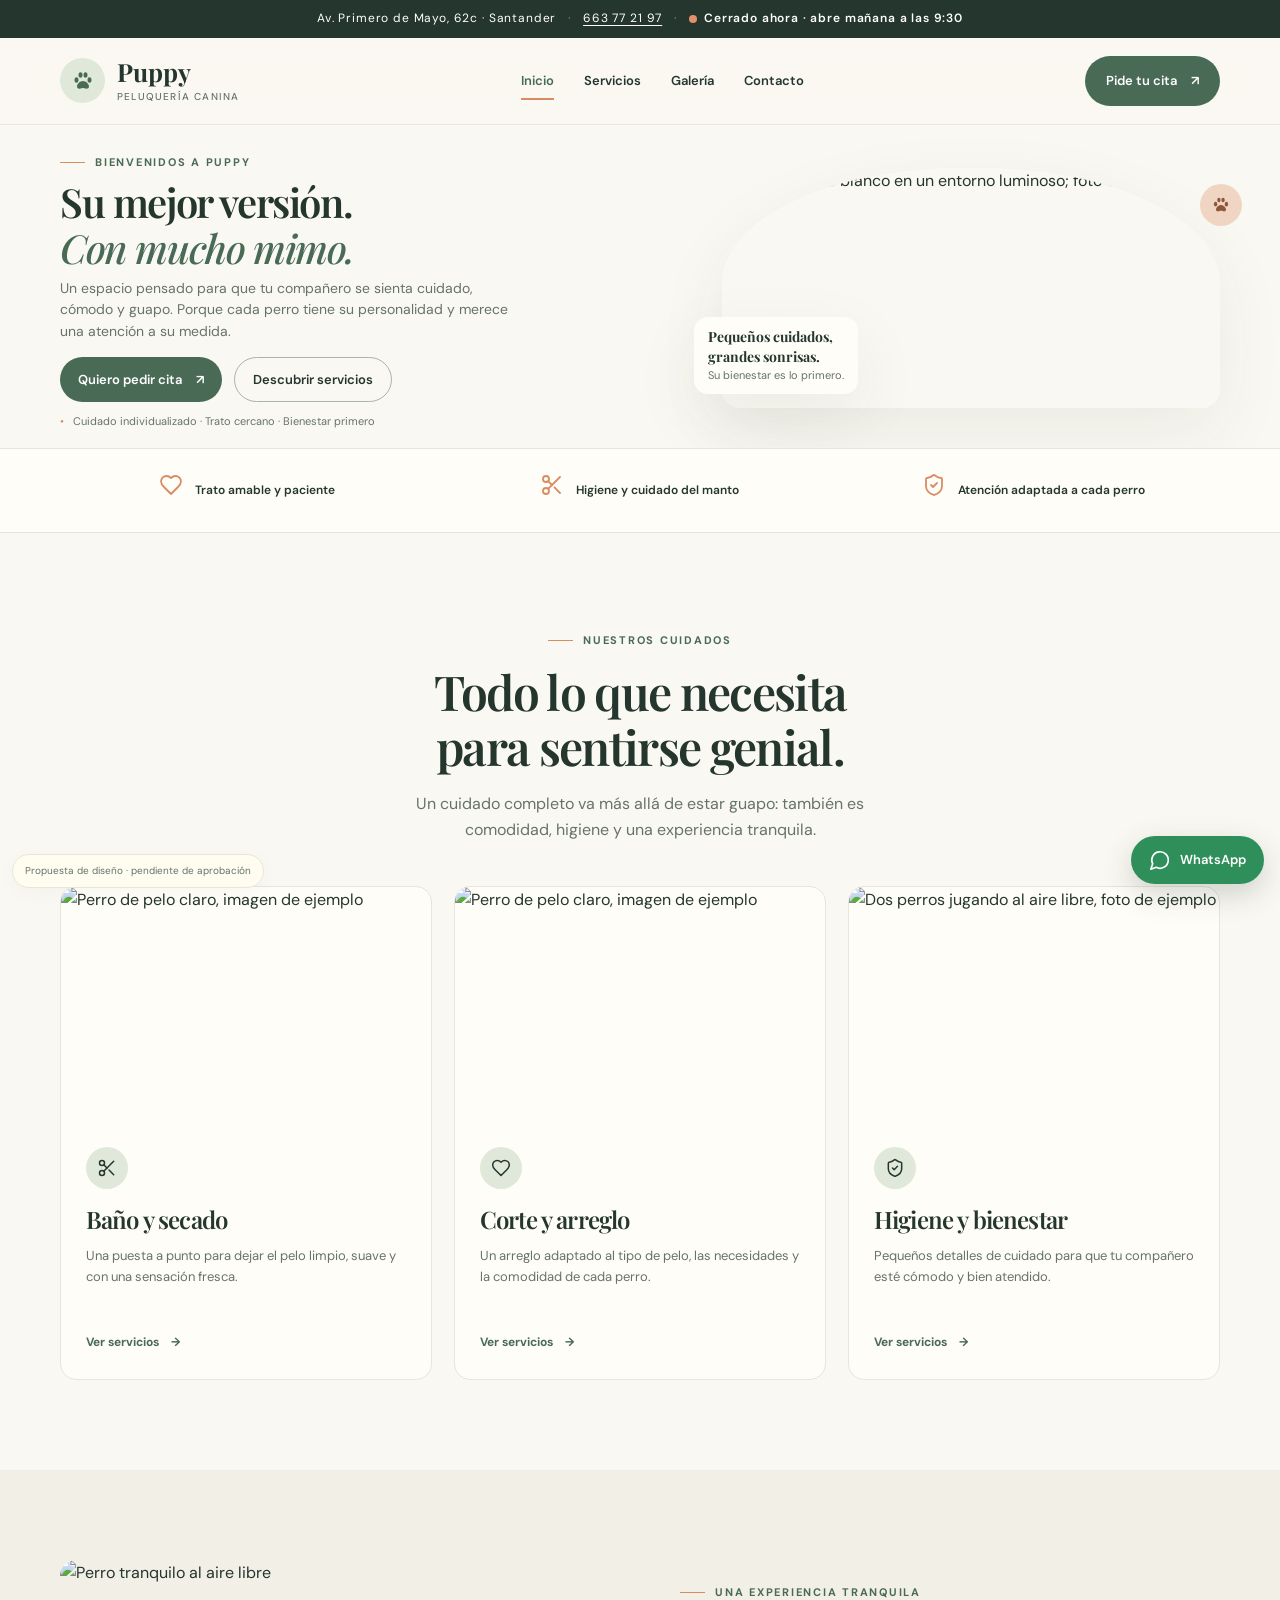
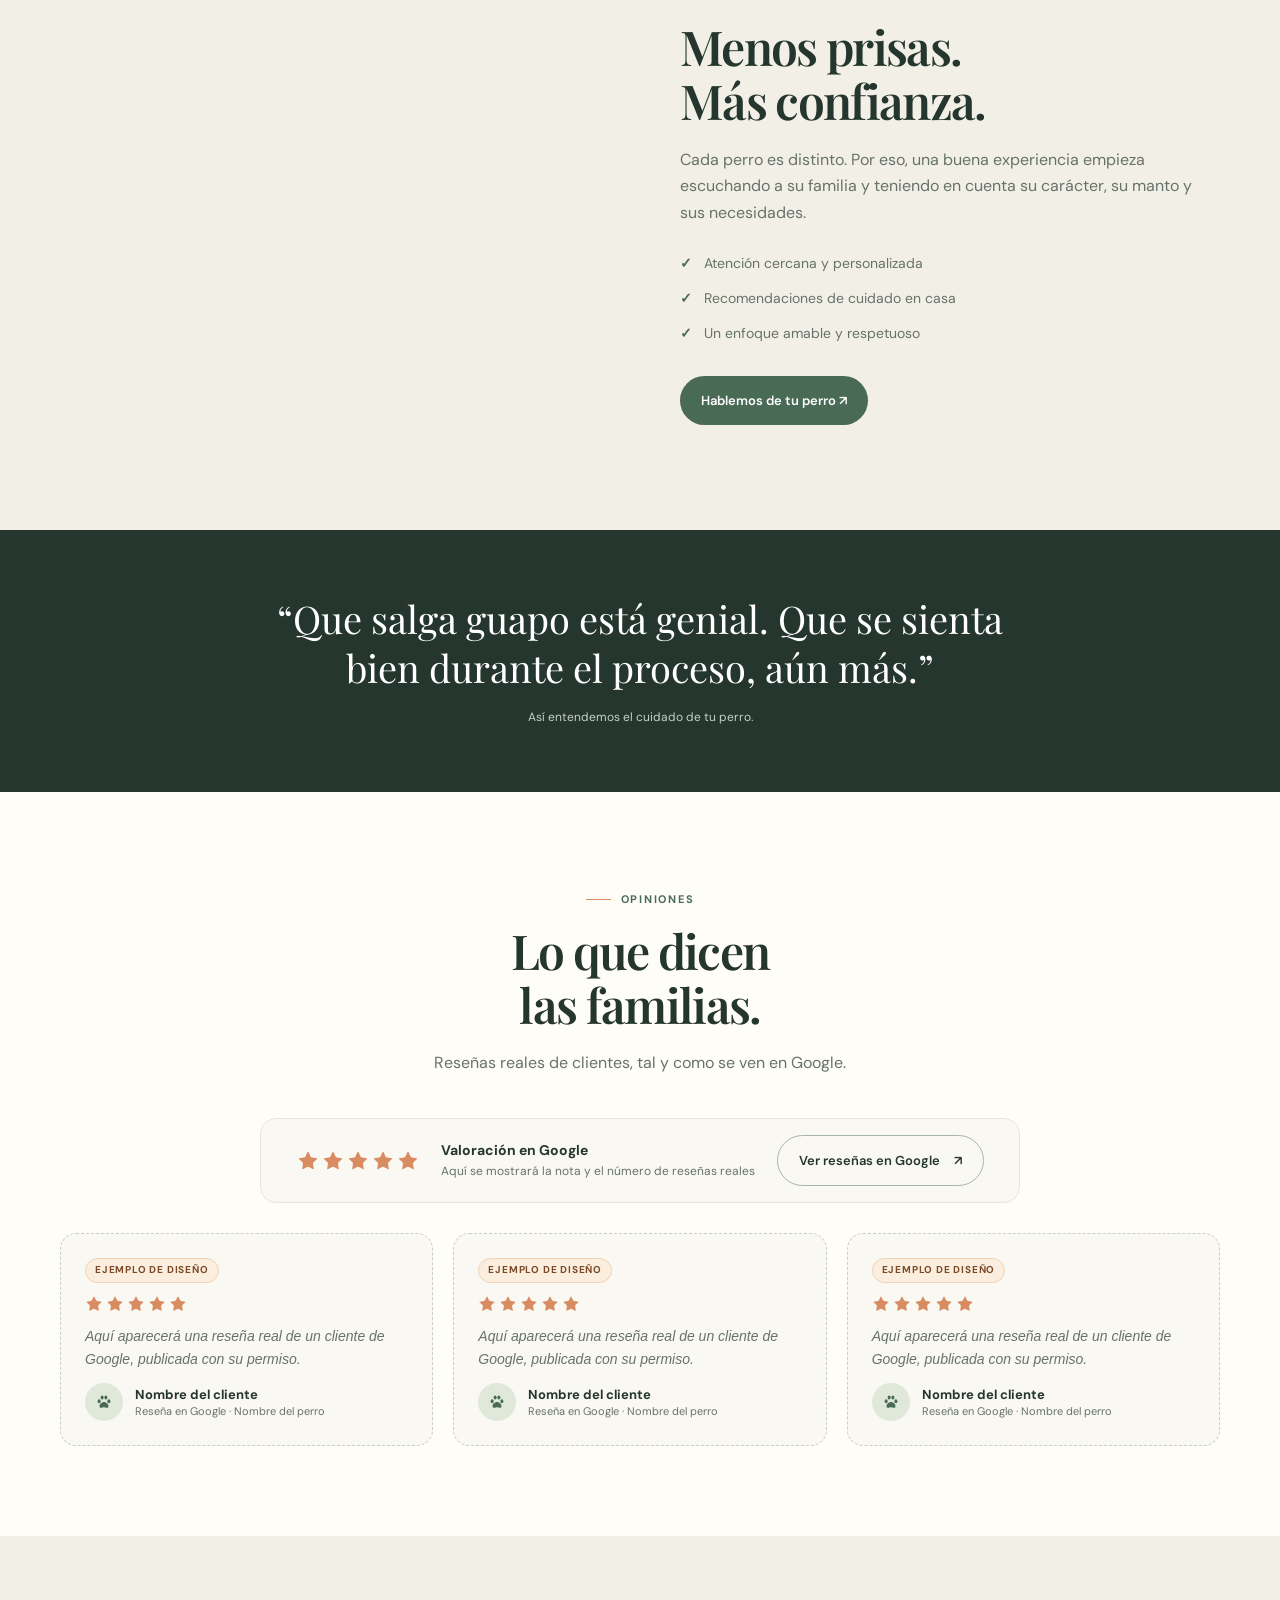
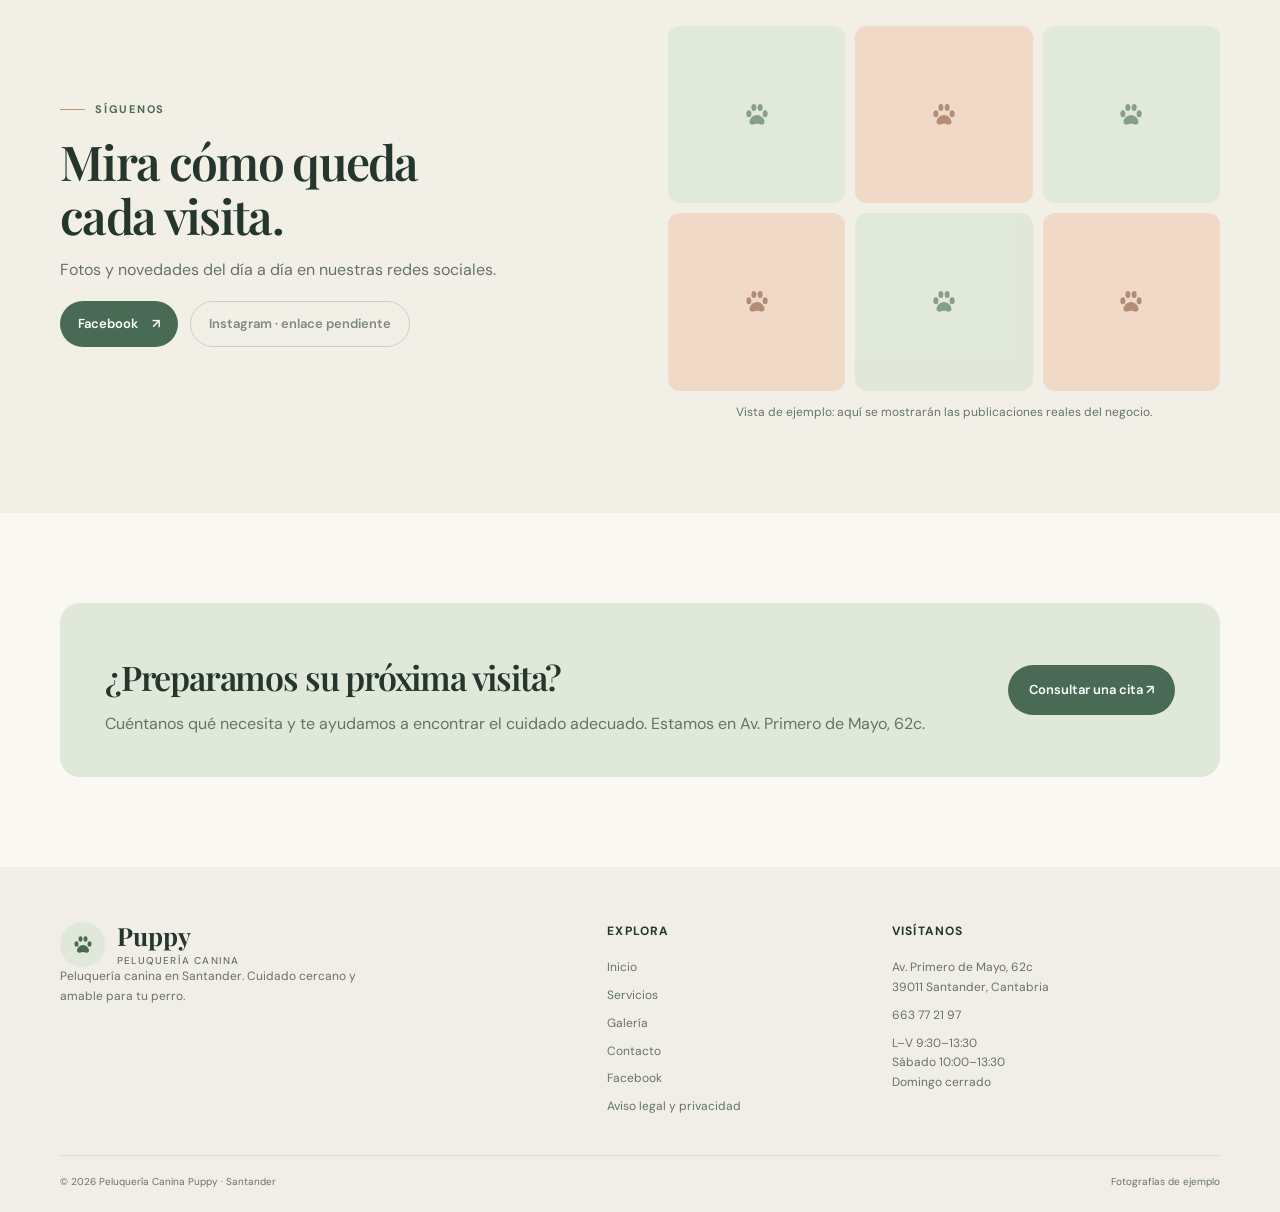
==== commit 16c09e44: "Portada: secciones de reseñas de Google y redes sociales (maqueta) Co-Authored-By: Claude Sonnet 5.5" ====
--- a/index.html
+++ b/index.html
@@ -1 +1 @@
-<!doctype html><html lang="es"><head><meta charset="utf-8"><meta name="viewport" content="width=device-width,initial-scale=1"><meta name="description" content="Peluquería canina en Santander. Baño, corte y cuidado con mucho cariño para tu perro. Pide tu cita."><title>Puppy · Peluquería canina en Santander</title><link rel="stylesheet" href="styles.css?v=3"><meta name="robots" content="noindex, nofollow"><meta property="og:type" content="website"><meta property="og:locale" content="es_ES"><meta property="og:title" content="Puppy · Peluquería canina en Santander"><meta property="og:description" content="Baño, corte y cuidado con mucho cariño para tu perro. Av. Primero de Mayo, 62c, Santander."><meta name="theme-color" content="#496b56"><link rel="icon" href="data:image/svg+xml,%3Csvg xmlns='http://www.w3.org/2000/svg' viewBox='0 0 24 24' fill='%23496b56'%3E%3Ccircle cx='12' cy='12' r='12' fill='%23dfe8d9'/%3E%3Cg transform='translate(4 4) scale(.67)'%3E%3Cellipse cx='5.5' cy='11' rx='2' ry='2.8'/%3E%3Cellipse cx='9.5' cy='6' rx='2' ry='2.8'/%3E%3Cellipse cx='14.5' cy='6' rx='2' ry='2.8'/%3E%3Cellipse cx='18.5' cy='11' rx='2' ry='2.8'/%3E%3Cpath d='M12 12c-3 0-6 3-6 5.5 0 2 2 2.5 3.5 2 1-.3 1.5-.5 2.5-.5s1.5.2 2.500.5c1.500.5 3.500 0 3.500-2C18 15 15 12 12 12z'/%3E%3C/g%3E%3C/svg%3E"><script type="application/ld+json">{"@context":"https://schema.org","@type":"PetGroomer","name":"Peluquería Canina Puppy","telephone":"+34663772197","address":{"@type":"PostalAddress","streetAddress":"Av. Primero de Mayo, 62c","postalCode":"39011","addressLocality":"Santander","addressRegion":"Cantabria","addressCountry":"ES"},"openingHoursSpecification":[{"@type":"OpeningHoursSpecification","dayOfWeek":["Monday","Tuesday","Wednesday","Thursday","Friday"],"opens":"09:30","closes":"13:30"},{"@type":"OpeningHoursSpecification","dayOfWeek":"Saturday","opens":"10:00","closes":"13:30"}]}</script></head><body><div class="topline"><span>Av. Primero de Mayo, 62c · Santander</span><span class="sep">·</span><a href="tel:+34663772197">663 77 21 97</a><span class="sep">·</span><span class="open-badge" data-open-badge>Consulta nuestro horario</span></div><header class="header"><div class="wrap nav"><a class="brand" href="index.html"><span class="brand-mark"><svg viewBox="0 0 24 24" fill="currentColor" aria-hidden="true"><ellipse cx="5.5" cy="11" rx="2" ry="2.8"/><ellipse cx="9.5" cy="6" rx="2" ry="2.8"/><ellipse cx="14.5" cy="6" rx="2" ry="2.8"/><ellipse cx="18.5" cy="11" rx="2" ry="2.8"/><path d="M12 12c-3 0-6 3-6 5.5 0 2 2 2.500 3.500 2 1-.3 1.500-.5 2.500-.5s1.500.2 2.500.5c1.500.5 3.500 0 3.500-2C18 15 15 12 12 12z"/></svg></span><span class="brand-name">Puppy<small>Peluquería canina</small></span></a><button class="menu-toggle" aria-label="Abrir menú" aria-expanded="false">☰</button><nav class="navlinks"><a class="active" href="index.html">Inicio</a><a href="servicios.html">Servicios</a><a href="galeria.html">Galería</a><a href="contacto.html">Contacto</a></nav><a class="nav-cta" href="contacto.html">Pide tu cita <span>↗</span></a></div></header><main><section class="hero"><div class="wrap hero-grid"><div class="hero-copy"><span class="eyebrow">Bienvenidos a Puppy</span><h1>Su mejor versión.<br><em>Con mucho mimo.</em></h1><p>Un espacio pensado para que tu compañero se sienta cuidado, cómodo y guapo. Porque cada perro tiene su personalidad y merece una atención a su medida.</p><div class="hero-actions"><a class="button" href="contacto.html">Quiero pedir cita <span>↗</span></a><a class="button secondary" href="servicios.html">Descubrir servicios</a></div><div class="hero-note"><span>•</span> Cuidado individualizado · Trato cercano · Bienestar primero</div></div><div class="hero-image"><img src="https://images.unsplash.com/photo-1516734212186-a967f81ad0d7?auto=format&fit=crop&w=1100&q=85" alt="Perro de pelo blanco en un entorno luminoso; foto de ejemplo"><div class="floating-note"><strong>Pequeños cuidados,</strong><strong>grandes sonrisas.</strong><small>Su bienestar es lo primero.</small></div><div class="floating-icon"><svg viewBox="0 0 24 24" fill="currentColor" aria-hidden="true"><ellipse cx="5.5" cy="11" rx="2" ry="2.8"/><ellipse cx="9.5" cy="6" rx="2" ry="2.8"/><ellipse cx="14.5" cy="6" rx="2" ry="2.8"/><ellipse cx="18.5" cy="11" rx="2" ry="2.8"/><path d="M12 12c-3 0-6 3-6 5.5 0 2 2 2.500 3.500 2 1-.3 1.500-.5 2.500-.5s1.500.2 2.500.5c1.500.5 3.500 0 3.500-2C18 15 15 12 12 12z"/></svg></div></div></div></section><section class="trust-strip"><div class="wrap trust-grid"><div class="trust-item"><b><svg viewBox="0 0 24 24" fill="none" stroke="currentColor" stroke-width="1.8" stroke-linecap="round" stroke-linejoin="round" aria-hidden="true"><path d="M19 14c1.49-1.46 3-3.21 3-5.5A5.5 5.5 0 0 0 16.5 3c-1.76 0-3 .5-4.5 2-1.5-1.5-2.74-2-4.5-2A5.5 5.5 0 0 0 2 8.5c0 2.3 1.5 4.05 3 5.5l7 7Z"/></svg></b><span>Trato amable y paciente</span></div><div class="trust-item"><b><svg viewBox="0 0 24 24" fill="none" stroke="currentColor" stroke-width="1.8" stroke-linecap="round" stroke-linejoin="round" aria-hidden="true"><circle cx="6" cy="6" r="3"/><circle cx="6" cy="18" r="3"/><path d="M20 4 8.12 15.88"/><path d="M14.47 14.48 20 20"/><path d="M8.12 8.12 12 12"/></svg></b><span>Higiene y cuidado del manto</span></div><div class="trust-item"><b><svg viewBox="0 0 24 24" fill="none" stroke="currentColor" stroke-width="1.8" stroke-linecap="round" stroke-linejoin="round" aria-hidden="true"><path d="M20 13c0 5-3.5 7.5-7.66 8.95a1 1 0 0 1-.67-.01C7.5 20.5 4 18 4 13V6a1 1 0 0 1 1-1c2 0 4.5-1.2 6.24-2.72a1.17 1.17 0 0 1 1.52 0C14.51 3.81 17 5 19 5a1 1 0 0 1 1 1z"/><path d="m9 12 2 2 4-4"/></svg></b><span>Atención adaptada a cada perro</span></div></div></section><section class="section"><div class="wrap"><div class="section-head center"><span class="eyebrow">Nuestros cuidados</span><h2>Todo lo que necesita<br>para sentirse genial.</h2><p>Un cuidado completo va más allá de estar guapo: también es comodidad, higiene y una experiencia tranquila.</p></div><div class="cards"><article class="service-card"><img src="https://images.unsplash.com/photo-1516734212186-a967f81ad0d7?auto=format&fit=crop&w=800&q=80" alt="Perro de pelo claro, imagen de ejemplo"><div class="service-body"><div class="card-icon"><svg viewBox="0 0 24 24" fill="none" stroke="currentColor" stroke-width="1.8" stroke-linecap="round" stroke-linejoin="round" aria-hidden="true"><circle cx="6" cy="6" r="3"/><circle cx="6" cy="18" r="3"/><path d="M20 4 8.12 15.88"/><path d="M14.47 14.48 20 20"/><path d="M8.12 8.12 12 12"/></svg></div><h3>Baño y secado</h3><p>Una puesta a punto para dejar el pelo limpio, suave y con una sensación fresca.</p><a class="text-link" href="servicios.html">Ver servicios <span>→</span></a></div></article><article class="service-card"><img src="https://images.unsplash.com/photo-1552053831-71594a27632d?auto=format&fit=crop&w=800&q=80" alt="Perro de pelo claro, imagen de ejemplo"><div class="service-body"><div class="card-icon"><svg viewBox="0 0 24 24" fill="none" stroke="currentColor" stroke-width="1.8" stroke-linecap="round" stroke-linejoin="round" aria-hidden="true"><path d="M19 14c1.49-1.46 3-3.21 3-5.5A5.5 5.5 0 0 0 16.5 3c-1.76 0-3 .5-4.5 2-1.5-1.5-2.74-2-4.5-2A5.5 5.5 0 0 0 2 8.5c0 2.3 1.5 4.05 3 5.5l7 7Z"/></svg></div><h3>Corte y arreglo</h3><p>Un arreglo adaptado al tipo de pelo, las necesidades y la comodidad de cada perro.</p><a class="text-link" href="servicios.html">Ver servicios <span>→</span></a></div></article><article class="service-card"><img src="https://images.unsplash.com/photo-1548199973-03cce0bbc87b?auto=format&fit=crop&w=800&q=80" alt="Dos perros jugando al aire libre, foto de ejemplo"><div class="service-body"><div class="card-icon"><svg viewBox="0 0 24 24" fill="none" stroke="currentColor" stroke-width="1.8" stroke-linecap="round" stroke-linejoin="round" aria-hidden="true"><path d="M20 13c0 5-3.5 7.5-7.66 8.95a1 1 0 0 1-.67-.01C7.5 20.5 4 18 4 13V6a1 1 0 0 1 1-1c2 0 4.5-1.2 6.24-2.72a1.17 1.17 0 0 1 1.52 0C14.51 3.81 17 5 19 5a1 1 0 0 1 1 1z"/><path d="m9 12 2 2 4-4"/></svg></div><h3>Higiene y bienestar</h3><p>Pequeños detalles de cuidado para que tu compañero esté cómodo y bien atendido.</p><a class="text-link" href="servicios.html">Ver servicios <span>→</span></a></div></article></div></div></section><section class="section" style="background:#f2efe6"><div class="wrap split"><div class="split-image"><img src="https://images.unsplash.com/photo-1537151608828-ea2b11777ee8?auto=format&fit=crop&w=1000&q=85" alt="Perro tranquilo al aire libre"></div><div><span class="eyebrow">Una experiencia tranquila</span><h2>Menos prisas.<br>Más confianza.</h2><p>Cada perro es distinto. Por eso, una buena experiencia empieza escuchando a su familia y teniendo en cuenta su carácter, su manto y sus necesidades.</p><ul class="checklist"><li>Atención cercana y personalizada</li><li>Recomendaciones de cuidado en casa</li><li>Un enfoque amable y respetuoso</li></ul><a class="button" href="contacto.html">Hablemos de tu perro ↗</a></div></div></section><section class="quote-band"><div class="wrap"><blockquote>“Que salga guapo está genial. Que se sienta bien durante el proceso, aún más.”</blockquote><p>Así entendemos el cuidado de tu perro.</p></div></section><section class="section"><div class="wrap"><div class="cta-band"><div><h2>¿Preparamos su próxima visita?</h2><p>Cuéntanos qué necesita y te ayudamos a encontrar el cuidado adecuado. Estamos en Av. Primero de Mayo, 62c.</p></div><a class="button" href="contacto.html">Consultar una cita ↗</a></div></div></section></main><footer class="footer"><div class="wrap"><div class="footer-grid"><div><a class="brand" href="index.html"><span class="brand-mark"><svg viewBox="0 0 24 24" fill="currentColor" aria-hidden="true"><ellipse cx="5.5" cy="11" rx="2" ry="2.8"/><ellipse cx="9.5" cy="6" rx="2" ry="2.8"/><ellipse cx="14.5" cy="6" rx="2" ry="2.8"/><ellipse cx="18.5" cy="11" rx="2" ry="2.8"/><path d="M12 12c-3 0-6 3-6 5.5 0 2 2 2.500 3.500 2 1-.3 1.500-.5 2.500-.5s1.500.2 2.500.5c1.500.5 3.500 0 3.500-2C18 15 15 12 12 12z"/></svg></span><span class="brand-name">Puppy<small>Peluquería canina</small></span></a><p>Peluquería canina en Santander. Cuidado cercano y amable para tu perro.</p></div><div><h4>Explora</h4><div class="footer-links"><a href="index.html">Inicio</a><a href="servicios.html">Servicios</a><a href="galeria.html">Galería</a><a href="contacto.html">Contacto</a><a href="aviso-legal.html">Aviso legal y privacidad</a></div></div><div><h4>Visítanos</h4><div class="footer-links"><span>Av. Primero de Mayo, 62c<br>39011 Santander, Cantabria</span><a href="tel:+34663772197">663 77 21 97</a><span>L–V 9:30–13:30<br>Sábado 10:00–13:30<br>Domingo cerrado</span></div></div></div><div class="footer-bottom"><span>© 2026 Peluquería Canina Puppy · Santander</span><span>Fotografías de ejemplo</span></div></div></footer><a class="wa-float" href="https://wa.me/34663772197?text=Hola%2C%20me%20gustar%C3%ADa%20pedir%20cita%20para%20mi%20perro" target="_blank" rel="noopener" aria-label="Escribir por WhatsApp"><svg viewBox="0 0 24 24" fill="none" stroke="currentColor" stroke-width="1.8" stroke-linecap="round" stroke-linejoin="round" aria-hidden="true"><path d="M7.9 20A9 9 0 1 0 4 16.1L2 22Z"/></svg><span>WhatsApp</span></a><div class="prototype-tag">Propuesta de diseño · pendiente de aprobación</div><div class="mobile-cta"><a class="button" href="contacto.html">Consultar una cita ↗</a><a class="button secondary" href="tel:+34663772197" aria-label="Llamar al 663 77 21 97">Llamar</a></div><script src="script.js"></script></body></html>
+<!doctype html><html lang="es"><head><meta charset="utf-8"><meta name="viewport" content="width=device-width,initial-scale=1"><meta name="description" content="Peluquería canina en Santander. Baño, corte y cuidado con mucho cariño para tu perro. Pide tu cita."><title>Puppy · Peluquería canina en Santander</title><link rel="stylesheet" href="styles.css?v=4"><meta name="robots" content="noindex, nofollow"><meta property="og:type" content="website"><meta property="og:locale" content="es_ES"><meta property="og:title" content="Puppy · Peluquería canina en Santander"><meta property="og:description" content="Baño, corte y cuidado con mucho cariño para tu perro. Av. Primero de Mayo, 62c, Santander."><meta name="theme-color" content="#496b56"><link rel="icon" href="data:image/svg+xml,%3Csvg xmlns='http://www.w3.org/2000/svg' viewBox='0 0 24 24' fill='%23496b56'%3E%3Ccircle cx='12' cy='12' r='12' fill='%23dfe8d9'/%3E%3Cg transform='translate(4 4) scale(.67)'%3E%3Cellipse cx='5.5' cy='11' rx='2' ry='2.8'/%3E%3Cellipse cx='9.5' cy='6' rx='2' ry='2.8'/%3E%3Cellipse cx='14.5' cy='6' rx='2' ry='2.8'/%3E%3Cellipse cx='18.5' cy='11' rx='2' ry='2.8'/%3E%3Cpath d='M12 12c-3 0-6 3-6 5.5 0 2 2 2.5 3.5 2 1-.3 1.5-.5 2.5-.5s1.5.2 2.500.5c1.500.5 3.500 0 3.500-2C18 15 15 12 12 12z'/%3E%3C/g%3E%3C/svg%3E"><script type="application/ld+json">{"@context":"https://schema.org","@type":"PetGroomer","name":"Peluquería Canina Puppy","telephone":"+34663772197","address":{"@type":"PostalAddress","streetAddress":"Av. Primero de Mayo, 62c","postalCode":"39011","addressLocality":"Santander","addressRegion":"Cantabria","addressCountry":"ES"},"openingHoursSpecification":[{"@type":"OpeningHoursSpecification","dayOfWeek":["Monday","Tuesday","Wednesday","Thursday","Friday"],"opens":"09:30","closes":"13:30"},{"@type":"OpeningHoursSpecification","dayOfWeek":"Saturday","opens":"10:00","closes":"13:30"}]}</script></head><body><div class="topline"><span>Av. Primero de Mayo, 62c · Santander</span><span class="sep">·</span><a href="tel:+34663772197">663 77 21 97</a><span class="sep">·</span><span class="open-badge" data-open-badge>Consulta nuestro horario</span></div><header class="header"><div class="wrap nav"><a class="brand" href="index.html"><span class="brand-mark"><svg viewBox="0 0 24 24" fill="currentColor" aria-hidden="true"><ellipse cx="5.5" cy="11" rx="2" ry="2.8"/><ellipse cx="9.5" cy="6" rx="2" ry="2.8"/><ellipse cx="14.5" cy="6" rx="2" ry="2.8"/><ellipse cx="18.5" cy="11" rx="2" ry="2.8"/><path d="M12 12c-3 0-6 3-6 5.5 0 2 2 2.500 3.500 2 1-.3 1.500-.5 2.500-.5s1.500.2 2.500.5c1.500.5 3.500 0 3.500-2C18 15 15 12 12 12z"/></svg></span><span class="brand-name">Puppy<small>Peluquería canina</small></span></a><button class="menu-toggle" aria-label="Abrir menú" aria-expanded="false">☰</button><nav class="navlinks"><a class="active" href="index.html">Inicio</a><a href="servicios.html">Servicios</a><a href="galeria.html">Galería</a><a href="contacto.html">Contacto</a></nav><a class="nav-cta" href="contacto.html">Pide tu cita <span>↗</span></a></div></header><main><section class="hero"><div class="wrap hero-grid"><div class="hero-copy"><span class="eyebrow">Bienvenidos a Puppy</span><h1>Su mejor versión.<br><em>Con mucho mimo.</em></h1><p>Un espacio pensado para que tu compañero se sienta cuidado, cómodo y guapo. Porque cada perro tiene su personalidad y merece una atención a su medida.</p><div class="hero-actions"><a class="button" href="contacto.html">Quiero pedir cita <span>↗</span></a><a class="button secondary" href="servicios.html">Descubrir servicios</a></div><div class="hero-note"><span>•</span> Cuidado individualizado · Trato cercano · Bienestar primero</div></div><div class="hero-image"><img src="https://images.unsplash.com/photo-1516734212186-a967f81ad0d7?auto=format&fit=crop&w=1100&q=85" alt="Perro de pelo blanco en un entorno luminoso; foto de ejemplo"><div class="floating-note"><strong>Pequeños cuidados,</strong><strong>grandes sonrisas.</strong><small>Su bienestar es lo primero.</small></div><div class="floating-icon"><svg viewBox="0 0 24 24" fill="currentColor" aria-hidden="true"><ellipse cx="5.5" cy="11" rx="2" ry="2.8"/><ellipse cx="9.5" cy="6" rx="2" ry="2.8"/><ellipse cx="14.5" cy="6" rx="2" ry="2.8"/><ellipse cx="18.5" cy="11" rx="2" ry="2.8"/><path d="M12 12c-3 0-6 3-6 5.5 0 2 2 2.500 3.500 2 1-.3 1.500-.5 2.500-.5s1.500.2 2.500.5c1.500.5 3.500 0 3.500-2C18 15 15 12 12 12z"/></svg></div></div></div></section><section class="trust-strip"><div class="wrap trust-grid"><div class="trust-item"><b><svg viewBox="0 0 24 24" fill="none" stroke="currentColor" stroke-width="1.8" stroke-linecap="round" stroke-linejoin="round" aria-hidden="true"><path d="M19 14c1.49-1.46 3-3.21 3-5.5A5.5 5.5 0 0 0 16.5 3c-1.76 0-3 .5-4.5 2-1.5-1.5-2.74-2-4.5-2A5.5 5.5 0 0 0 2 8.5c0 2.3 1.5 4.05 3 5.5l7 7Z"/></svg></b><span>Trato amable y paciente</span></div><div class="trust-item"><b><svg viewBox="0 0 24 24" fill="none" stroke="currentColor" stroke-width="1.8" stroke-linecap="round" stroke-linejoin="round" aria-hidden="true"><circle cx="6" cy="6" r="3"/><circle cx="6" cy="18" r="3"/><path d="M20 4 8.12 15.88"/><path d="M14.47 14.48 20 20"/><path d="M8.12 8.12 12 12"/></svg></b><span>Higiene y cuidado del manto</span></div><div class="trust-item"><b><svg viewBox="0 0 24 24" fill="none" stroke="currentColor" stroke-width="1.8" stroke-linecap="round" stroke-linejoin="round" aria-hidden="true"><path d="M20 13c0 5-3.5 7.5-7.66 8.95a1 1 0 0 1-.67-.01C7.5 20.5 4 18 4 13V6a1 1 0 0 1 1-1c2 0 4.5-1.2 6.24-2.72a1.17 1.17 0 0 1 1.52 0C14.51 3.81 17 5 19 5a1 1 0 0 1 1 1z"/><path d="m9 12 2 2 4-4"/></svg></b><span>Atención adaptada a cada perro</span></div></div></section><section class="section"><div class="wrap"><div class="section-head center"><span class="eyebrow">Nuestros cuidados</span><h2>Todo lo que necesita<br>para sentirse genial.</h2><p>Un cuidado completo va más allá de estar guapo: también es comodidad, higiene y una experiencia tranquila.</p></div><div class="cards"><article class="service-card"><img src="https://images.unsplash.com/photo-1516734212186-a967f81ad0d7?auto=format&fit=crop&w=800&q=80" alt="Perro de pelo claro, imagen de ejemplo"><div class="service-body"><div class="card-icon"><svg viewBox="0 0 24 24" fill="none" stroke="currentColor" stroke-width="1.8" stroke-linecap="round" stroke-linejoin="round" aria-hidden="true"><circle cx="6" cy="6" r="3"/><circle cx="6" cy="18" r="3"/><path d="M20 4 8.12 15.88"/><path d="M14.47 14.48 20 20"/><path d="M8.12 8.12 12 12"/></svg></div><h3>Baño y secado</h3><p>Una puesta a punto para dejar el pelo limpio, suave y con una sensación fresca.</p><a class="text-link" href="servicios.html">Ver servicios <span>→</span></a></div></article><article class="service-card"><img src="https://images.unsplash.com/photo-1552053831-71594a27632d?auto=format&fit=crop&w=800&q=80" alt="Perro de pelo claro, imagen de ejemplo"><div class="service-body"><div class="card-icon"><svg viewBox="0 0 24 24" fill="none" stroke="currentColor" stroke-width="1.8" stroke-linecap="round" stroke-linejoin="round" aria-hidden="true"><path d="M19 14c1.49-1.46 3-3.21 3-5.5A5.5 5.5 0 0 0 16.5 3c-1.76 0-3 .5-4.5 2-1.5-1.5-2.74-2-4.5-2A5.5 5.5 0 0 0 2 8.5c0 2.3 1.5 4.05 3 5.5l7 7Z"/></svg></div><h3>Corte y arreglo</h3><p>Un arreglo adaptado al tipo de pelo, las necesidades y la comodidad de cada perro.</p><a class="text-link" href="servicios.html">Ver servicios <span>→</span></a></div></article><article class="service-card"><img src="https://images.unsplash.com/photo-1548199973-03cce0bbc87b?auto=format&fit=crop&w=800&q=80" alt="Dos perros jugando al aire libre, foto de ejemplo"><div class="service-body"><div class="card-icon"><svg viewBox="0 0 24 24" fill="none" stroke="currentColor" stroke-width="1.8" stroke-linecap="round" stroke-linejoin="round" aria-hidden="true"><path d="M20 13c0 5-3.5 7.5-7.66 8.95a1 1 0 0 1-.67-.01C7.5 20.5 4 18 4 13V6a1 1 0 0 1 1-1c2 0 4.5-1.2 6.24-2.72a1.17 1.17 0 0 1 1.52 0C14.51 3.81 17 5 19 5a1 1 0 0 1 1 1z"/><path d="m9 12 2 2 4-4"/></svg></div><h3>Higiene y bienestar</h3><p>Pequeños detalles de cuidado para que tu compañero esté cómodo y bien atendido.</p><a class="text-link" href="servicios.html">Ver servicios <span>→</span></a></div></article></div></div></section><section class="section" style="background:#f2efe6"><div class="wrap split"><div class="split-image"><img src="https://images.unsplash.com/photo-1537151608828-ea2b11777ee8?auto=format&fit=crop&w=1000&q=85" alt="Perro tranquilo al aire libre"></div><div><span class="eyebrow">Una experiencia tranquila</span><h2>Menos prisas.<br>Más confianza.</h2><p>Cada perro es distinto. Por eso, una buena experiencia empieza escuchando a su familia y teniendo en cuenta su carácter, su manto y sus necesidades.</p><ul class="checklist"><li>Atención cercana y personalizada</li><li>Recomendaciones de cuidado en casa</li><li>Un enfoque amable y respetuoso</li></ul><a class="button" href="contacto.html">Hablemos de tu perro ↗</a></div></div></section><section class="quote-band"><div class="wrap"><blockquote>“Que salga guapo está genial. Que se sienta bien durante el proceso, aún más.”</blockquote><p>Así entendemos el cuidado de tu perro.</p></div></section><section class="section reviews" id="resenas"><div class="wrap"><div class="section-head center"><span class="eyebrow">Opiniones</span><h2>Lo que dicen<br>las familias.</h2><p>Reseñas reales de clientes, tal y como se ven en Google.</p></div><div class="reviews-summary"><div class="stars big"><svg viewBox="0 0 24 24" fill="currentColor" aria-hidden="true"><path d="M11.525 2.295a.53.53 0 0 1 .95 0l2.31 4.679a2.123 2.123 0 0 0 1.595 1.16l5.166.756a.53.53 0 0 1 .294.904l-3.736 3.638a2.123 2.123 0 0 0-.611 1.878l.882 5.14a.53.53 0 0 1-.771.56l-4.618-2.428a2.122 2.122 0 0 0-1.973 0L6.396 21.01a.53.53 0 0 1-.77-.56l.881-5.139a2.122 2.122 0 0 0-.611-1.879L2.16 9.795a.53.53 0 0 1 .294-.906l5.165-.755a2.122 2.122 0 0 0 1.597-1.16z"/></svg><svg viewBox="0 0 24 24" fill="currentColor" aria-hidden="true"><path d="M11.525 2.295a.53.53 0 0 1 .95 0l2.31 4.679a2.123 2.123 0 0 0 1.595 1.16l5.166.756a.53.53 0 0 1 .294.904l-3.736 3.638a2.123 2.123 0 0 0-.611 1.878l.882 5.14a.53.53 0 0 1-.771.56l-4.618-2.428a2.122 2.122 0 0 0-1.973 0L6.396 21.01a.53.53 0 0 1-.77-.56l.881-5.139a2.122 2.122 0 0 0-.611-1.879L2.16 9.795a.53.53 0 0 1 .294-.906l5.165-.755a2.122 2.122 0 0 0 1.597-1.16z"/></svg><svg viewBox="0 0 24 24" fill="currentColor" aria-hidden="true"><path d="M11.525 2.295a.53.53 0 0 1 .95 0l2.31 4.679a2.123 2.123 0 0 0 1.595 1.16l5.166.756a.53.53 0 0 1 .294.904l-3.736 3.638a2.123 2.123 0 0 0-.611 1.878l.882 5.14a.53.53 0 0 1-.771.56l-4.618-2.428a2.122 2.122 0 0 0-1.973 0L6.396 21.01a.53.53 0 0 1-.77-.56l.881-5.139a2.122 2.122 0 0 0-.611-1.879L2.16 9.795a.53.53 0 0 1 .294-.906l5.165-.755a2.122 2.122 0 0 0 1.597-1.16z"/></svg><svg viewBox="0 0 24 24" fill="currentColor" aria-hidden="true"><path d="M11.525 2.295a.53.53 0 0 1 .95 0l2.31 4.679a2.123 2.123 0 0 0 1.595 1.16l5.166.756a.53.53 0 0 1 .294.904l-3.736 3.638a2.123 2.123 0 0 0-.611 1.878l.882 5.14a.53.53 0 0 1-.771.56l-4.618-2.428a2.122 2.122 0 0 0-1.973 0L6.396 21.01a.53.53 0 0 1-.77-.56l.881-5.139a2.122 2.122 0 0 0-.611-1.879L2.16 9.795a.53.53 0 0 1 .294-.906l5.165-.755a2.122 2.122 0 0 0 1.597-1.16z"/></svg><svg viewBox="0 0 24 24" fill="currentColor" aria-hidden="true"><path d="M11.525 2.295a.53.53 0 0 1 .95 0l2.31 4.679a2.123 2.123 0 0 0 1.595 1.16l5.166.756a.53.53 0 0 1 .294.904l-3.736 3.638a2.123 2.123 0 0 0-.611 1.878l.882 5.14a.53.53 0 0 1-.771.56l-4.618-2.428a2.122 2.122 0 0 0-1.973 0L6.396 21.01a.53.53 0 0 1-.77-.56l.881-5.139a2.122 2.122 0 0 0-.611-1.879L2.16 9.795a.53.53 0 0 1 .294-.906l5.165-.755a2.122 2.122 0 0 0 1.597-1.16z"/></svg></div><div><strong>Valoración en Google</strong><small>Aquí se mostrará la nota y el número de reseñas reales</small></div><a class="button secondary" href="https://www.google.com/maps/search/?api=1&query=Peluquer%C3%ADa+canina+Puppy+Av.+Primero+de+Mayo+62c+Santander" target="_blank" rel="noopener">Ver reseñas en Google <span>↗</span></a></div><div class="review-grid"><article class="review-card"><span class="sample-tag">Ejemplo de diseño</span><div class="stars" aria-label="5 estrellas"><svg viewBox="0 0 24 24" fill="currentColor" aria-hidden="true"><path d="M11.525 2.295a.53.53 0 0 1 .95 0l2.31 4.679a2.123 2.123 0 0 0 1.595 1.16l5.166.756a.53.53 0 0 1 .294.904l-3.736 3.638a2.123 2.123 0 0 0-.611 1.878l.882 5.14a.53.53 0 0 1-.771.56l-4.618-2.428a2.122 2.122 0 0 0-1.973 0L6.396 21.01a.53.53 0 0 1-.77-.56l.881-5.139a2.122 2.122 0 0 0-.611-1.879L2.16 9.795a.53.53 0 0 1 .294-.906l5.165-.755a2.122 2.122 0 0 0 1.597-1.16z"/></svg><svg viewBox="0 0 24 24" fill="currentColor" aria-hidden="true"><path d="M11.525 2.295a.53.53 0 0 1 .95 0l2.31 4.679a2.123 2.123 0 0 0 1.595 1.16l5.166.756a.53.53 0 0 1 .294.904l-3.736 3.638a2.123 2.123 0 0 0-.611 1.878l.882 5.14a.53.53 0 0 1-.771.56l-4.618-2.428a2.122 2.122 0 0 0-1.973 0L6.396 21.01a.53.53 0 0 1-.77-.56l.881-5.139a2.122 2.122 0 0 0-.611-1.879L2.16 9.795a.53.53 0 0 1 .294-.906l5.165-.755a2.122 2.122 0 0 0 1.597-1.16z"/></svg><svg viewBox="0 0 24 24" fill="currentColor" aria-hidden="true"><path d="M11.525 2.295a.53.53 0 0 1 .95 0l2.31 4.679a2.123 2.123 0 0 0 1.595 1.16l5.166.756a.53.53 0 0 1 .294.904l-3.736 3.638a2.123 2.123 0 0 0-.611 1.878l.882 5.14a.53.53 0 0 1-.771.56l-4.618-2.428a2.122 2.122 0 0 0-1.973 0L6.396 21.01a.53.53 0 0 1-.77-.56l.881-5.139a2.122 2.122 0 0 0-.611-1.879L2.16 9.795a.53.53 0 0 1 .294-.906l5.165-.755a2.122 2.122 0 0 0 1.597-1.16z"/></svg><svg viewBox="0 0 24 24" fill="currentColor" aria-hidden="true"><path d="M11.525 2.295a.53.53 0 0 1 .95 0l2.31 4.679a2.123 2.123 0 0 0 1.595 1.16l5.166.756a.53.53 0 0 1 .294.904l-3.736 3.638a2.123 2.123 0 0 0-.611 1.878l.882 5.14a.53.53 0 0 1-.771.56l-4.618-2.428a2.122 2.122 0 0 0-1.973 0L6.396 21.01a.53.53 0 0 1-.77-.56l.881-5.139a2.122 2.122 0 0 0-.611-1.879L2.16 9.795a.53.53 0 0 1 .294-.906l5.165-.755a2.122 2.122 0 0 0 1.597-1.16z"/></svg><svg viewBox="0 0 24 24" fill="currentColor" aria-hidden="true"><path d="M11.525 2.295a.53.53 0 0 1 .95 0l2.31 4.679a2.123 2.123 0 0 0 1.595 1.16l5.166.756a.53.53 0 0 1 .294.904l-3.736 3.638a2.123 2.123 0 0 0-.611 1.878l.882 5.14a.53.53 0 0 1-.771.56l-4.618-2.428a2.122 2.122 0 0 0-1.973 0L6.396 21.01a.53.53 0 0 1-.77-.56l.881-5.139a2.122 2.122 0 0 0-.611-1.879L2.16 9.795a.53.53 0 0 1 .294-.906l5.165-.755a2.122 2.122 0 0 0 1.597-1.16z"/></svg></div><p>Aquí aparecerá una reseña real de un cliente de Google, publicada con su permiso.</p><div class="review-author"><span class="avatar"><svg viewBox="0 0 24 24" fill="currentColor" aria-hidden="true"><ellipse cx="5.5" cy="11" rx="2" ry="2.8"/><ellipse cx="9.5" cy="6" rx="2" ry="2.8"/><ellipse cx="14.5" cy="6" rx="2" ry="2.8"/><ellipse cx="18.5" cy="11" rx="2" ry="2.8"/><path d="M12 12c-3 0-6 3-6 5.5 0 2 2 2.5 3.5 2 1-.3 1.5-.5 2.5-.5s1.5.2 2.5.5c1.5.5 3.5 0 3.5-2C18 15 15 12 12 12z"/></svg></span><div><strong>Nombre del cliente</strong><small>Reseña en Google · Nombre del perro</small></div></div></article><article class="review-card"><span class="sample-tag">Ejemplo de diseño</span><div class="stars" aria-label="5 estrellas"><svg viewBox="0 0 24 24" fill="currentColor" aria-hidden="true"><path d="M11.525 2.295a.53.53 0 0 1 .95 0l2.31 4.679a2.123 2.123 0 0 0 1.595 1.16l5.166.756a.53.53 0 0 1 .294.904l-3.736 3.638a2.123 2.123 0 0 0-.611 1.878l.882 5.14a.53.53 0 0 1-.771.56l-4.618-2.428a2.122 2.122 0 0 0-1.973 0L6.396 21.01a.53.53 0 0 1-.77-.56l.881-5.139a2.122 2.122 0 0 0-.611-1.879L2.16 9.795a.53.53 0 0 1 .294-.906l5.165-.755a2.122 2.122 0 0 0 1.597-1.16z"/></svg><svg viewBox="0 0 24 24" fill="currentColor" aria-hidden="true"><path d="M11.525 2.295a.53.53 0 0 1 .95 0l2.31 4.679a2.123 2.123 0 0 0 1.595 1.16l5.166.756a.53.53 0 0 1 .294.904l-3.736 3.638a2.123 2.123 0 0 0-.611 1.878l.882 5.14a.53.53 0 0 1-.771.56l-4.618-2.428a2.122 2.122 0 0 0-1.973 0L6.396 21.01a.53.53 0 0 1-.77-.56l.881-5.139a2.122 2.122 0 0 0-.611-1.879L2.16 9.795a.53.53 0 0 1 .294-.906l5.165-.755a2.122 2.122 0 0 0 1.597-1.16z"/></svg><svg viewBox="0 0 24 24" fill="currentColor" aria-hidden="true"><path d="M11.525 2.295a.53.53 0 0 1 .95 0l2.31 4.679a2.123 2.123 0 0 0 1.595 1.16l5.166.756a.53.53 0 0 1 .294.904l-3.736 3.638a2.123 2.123 0 0 0-.611 1.878l.882 5.14a.53.53 0 0 1-.771.56l-4.618-2.428a2.122 2.122 0 0 0-1.973 0L6.396 21.01a.53.53 0 0 1-.77-.56l.881-5.139a2.122 2.122 0 0 0-.611-1.879L2.16 9.795a.53.53 0 0 1 .294-.906l5.165-.755a2.122 2.122 0 0 0 1.597-1.16z"/></svg><svg viewBox="0 0 24 24" fill="currentColor" aria-hidden="true"><path d="M11.525 2.295a.53.53 0 0 1 .95 0l2.31 4.679a2.123 2.123 0 0 0 1.595 1.16l5.166.756a.53.53 0 0 1 .294.904l-3.736 3.638a2.123 2.123 0 0 0-.611 1.878l.882 5.14a.53.53 0 0 1-.771.56l-4.618-2.428a2.122 2.122 0 0 0-1.973 0L6.396 21.01a.53.53 0 0 1-.77-.56l.881-5.139a2.122 2.122 0 0 0-.611-1.879L2.16 9.795a.53.53 0 0 1 .294-.906l5.165-.755a2.122 2.122 0 0 0 1.597-1.16z"/></svg><svg viewBox="0 0 24 24" fill="currentColor" aria-hidden="true"><path d="M11.525 2.295a.53.53 0 0 1 .95 0l2.31 4.679a2.123 2.123 0 0 0 1.595 1.16l5.166.756a.53.53 0 0 1 .294.904l-3.736 3.638a2.123 2.123 0 0 0-.611 1.878l.882 5.14a.53.53 0 0 1-.771.56l-4.618-2.428a2.122 2.122 0 0 0-1.973 0L6.396 21.01a.53.53 0 0 1-.77-.56l.881-5.139a2.122 2.122 0 0 0-.611-1.879L2.16 9.795a.53.53 0 0 1 .294-.906l5.165-.755a2.122 2.122 0 0 0 1.597-1.16z"/></svg></div><p>Aquí aparecerá una reseña real de un cliente de Google, publicada con su permiso.</p><div class="review-author"><span class="avatar"><svg viewBox="0 0 24 24" fill="currentColor" aria-hidden="true"><ellipse cx="5.5" cy="11" rx="2" ry="2.8"/><ellipse cx="9.5" cy="6" rx="2" ry="2.8"/><ellipse cx="14.5" cy="6" rx="2" ry="2.8"/><ellipse cx="18.5" cy="11" rx="2" ry="2.8"/><path d="M12 12c-3 0-6 3-6 5.5 0 2 2 2.5 3.5 2 1-.3 1.5-.5 2.5-.5s1.5.2 2.5.5c1.5.5 3.5 0 3.5-2C18 15 15 12 12 12z"/></svg></span><div><strong>Nombre del cliente</strong><small>Reseña en Google · Nombre del perro</small></div></div></article><article class="review-card"><span class="sample-tag">Ejemplo de diseño</span><div class="stars" aria-label="5 estrellas"><svg viewBox="0 0 24 24" fill="currentColor" aria-hidden="true"><path d="M11.525 2.295a.53.53 0 0 1 .95 0l2.31 4.679a2.123 2.123 0 0 0 1.595 1.16l5.166.756a.53.53 0 0 1 .294.904l-3.736 3.638a2.123 2.123 0 0 0-.611 1.878l.882 5.14a.53.53 0 0 1-.771.56l-4.618-2.428a2.122 2.122 0 0 0-1.973 0L6.396 21.01a.53.53 0 0 1-.77-.56l.881-5.139a2.122 2.122 0 0 0-.611-1.879L2.16 9.795a.53.53 0 0 1 .294-.906l5.165-.755a2.122 2.122 0 0 0 1.597-1.16z"/></svg><svg viewBox="0 0 24 24" fill="currentColor" aria-hidden="true"><path d="M11.525 2.295a.53.53 0 0 1 .95 0l2.31 4.679a2.123 2.123 0 0 0 1.595 1.16l5.166.756a.53.53 0 0 1 .294.904l-3.736 3.638a2.123 2.123 0 0 0-.611 1.878l.882 5.14a.53.53 0 0 1-.771.56l-4.618-2.428a2.122 2.122 0 0 0-1.973 0L6.396 21.01a.53.53 0 0 1-.77-.56l.881-5.139a2.122 2.122 0 0 0-.611-1.879L2.16 9.795a.53.53 0 0 1 .294-.906l5.165-.755a2.122 2.122 0 0 0 1.597-1.16z"/></svg><svg viewBox="0 0 24 24" fill="currentColor" aria-hidden="true"><path d="M11.525 2.295a.53.53 0 0 1 .95 0l2.31 4.679a2.123 2.123 0 0 0 1.595 1.16l5.166.756a.53.53 0 0 1 .294.904l-3.736 3.638a2.123 2.123 0 0 0-.611 1.878l.882 5.14a.53.53 0 0 1-.771.56l-4.618-2.428a2.122 2.122 0 0 0-1.973 0L6.396 21.01a.53.53 0 0 1-.77-.56l.881-5.139a2.122 2.122 0 0 0-.611-1.879L2.16 9.795a.53.53 0 0 1 .294-.906l5.165-.755a2.122 2.122 0 0 0 1.597-1.16z"/></svg><svg viewBox="0 0 24 24" fill="currentColor" aria-hidden="true"><path d="M11.525 2.295a.53.53 0 0 1 .95 0l2.31 4.679a2.123 2.123 0 0 0 1.595 1.16l5.166.756a.53.53 0 0 1 .294.904l-3.736 3.638a2.123 2.123 0 0 0-.611 1.878l.882 5.14a.53.53 0 0 1-.771.56l-4.618-2.428a2.122 2.122 0 0 0-1.973 0L6.396 21.01a.53.53 0 0 1-.77-.56l.881-5.139a2.122 2.122 0 0 0-.611-1.879L2.16 9.795a.53.53 0 0 1 .294-.906l5.165-.755a2.122 2.122 0 0 0 1.597-1.16z"/></svg><svg viewBox="0 0 24 24" fill="currentColor" aria-hidden="true"><path d="M11.525 2.295a.53.53 0 0 1 .95 0l2.31 4.679a2.123 2.123 0 0 0 1.595 1.16l5.166.756a.53.53 0 0 1 .294.904l-3.736 3.638a2.123 2.123 0 0 0-.611 1.878l.882 5.14a.53.53 0 0 1-.771.56l-4.618-2.428a2.122 2.122 0 0 0-1.973 0L6.396 21.01a.53.53 0 0 1-.77-.56l.881-5.139a2.122 2.122 0 0 0-.611-1.879L2.16 9.795a.53.53 0 0 1 .294-.906l5.165-.755a2.122 2.122 0 0 0 1.597-1.16z"/></svg></div><p>Aquí aparecerá una reseña real de un cliente de Google, publicada con su permiso.</p><div class="review-author"><span class="avatar"><svg viewBox="0 0 24 24" fill="currentColor" aria-hidden="true"><ellipse cx="5.5" cy="11" rx="2" ry="2.8"/><ellipse cx="9.5" cy="6" rx="2" ry="2.8"/><ellipse cx="14.5" cy="6" rx="2" ry="2.8"/><ellipse cx="18.5" cy="11" rx="2" ry="2.8"/><path d="M12 12c-3 0-6 3-6 5.5 0 2 2 2.5 3.5 2 1-.3 1.5-.5 2.5-.5s1.5.2 2.5.5c1.5.5 3.5 0 3.5-2C18 15 15 12 12 12z"/></svg></span><div><strong>Nombre del cliente</strong><small>Reseña en Google · Nombre del perro</small></div></div></article></div></div></section><section class="section social" id="redes"><div class="wrap social-layout"><div><span class="eyebrow">Síguenos</span><h2>Mira cómo queda<br>cada visita.</h2><p>Fotos y novedades del día a día en nuestras redes sociales.</p><div class="hero-actions"><a class="button" href="https://www.facebook.com/Puppypeluqueriacanina/" target="_blank" rel="noopener">Facebook <span>↗</span></a><span class="button secondary is-pending" aria-disabled="true">Instagram · enlace pendiente</span></div></div><div><div class="social-grid"><div class="social-tile" aria-hidden="true"><svg viewBox="0 0 24 24" fill="currentColor"><ellipse cx="5.5" cy="11" rx="2" ry="2.8"/><ellipse cx="9.5" cy="6" rx="2" ry="2.8"/><ellipse cx="14.5" cy="6" rx="2" ry="2.8"/><ellipse cx="18.5" cy="11" rx="2" ry="2.8"/><path d="M12 12c-3 0-6 3-6 5.5 0 2 2 2.5 3.5 2 1-.3 1.5-.5 2.5-.5s1.5.2 2.5.5c1.5.5 3.5 0 3.5-2C18 15 15 12 12 12z"/></svg></div><div class="social-tile" aria-hidden="true"><svg viewBox="0 0 24 24" fill="currentColor"><ellipse cx="5.5" cy="11" rx="2" ry="2.8"/><ellipse cx="9.5" cy="6" rx="2" ry="2.8"/><ellipse cx="14.5" cy="6" rx="2" ry="2.8"/><ellipse cx="18.5" cy="11" rx="2" ry="2.8"/><path d="M12 12c-3 0-6 3-6 5.5 0 2 2 2.5 3.5 2 1-.3 1.5-.5 2.5-.5s1.5.2 2.5.5c1.5.5 3.5 0 3.5-2C18 15 15 12 12 12z"/></svg></div><div class="social-tile" aria-hidden="true"><svg viewBox="0 0 24 24" fill="currentColor"><ellipse cx="5.5" cy="11" rx="2" ry="2.8"/><ellipse cx="9.5" cy="6" rx="2" ry="2.8"/><ellipse cx="14.5" cy="6" rx="2" ry="2.8"/><ellipse cx="18.5" cy="11" rx="2" ry="2.8"/><path d="M12 12c-3 0-6 3-6 5.5 0 2 2 2.5 3.5 2 1-.3 1.5-.5 2.5-.5s1.5.2 2.5.5c1.5.5 3.5 0 3.5-2C18 15 15 12 12 12z"/></svg></div><div class="social-tile" aria-hidden="true"><svg viewBox="0 0 24 24" fill="currentColor"><ellipse cx="5.5" cy="11" rx="2" ry="2.8"/><ellipse cx="9.5" cy="6" rx="2" ry="2.8"/><ellipse cx="14.5" cy="6" rx="2" ry="2.8"/><ellipse cx="18.5" cy="11" rx="2" ry="2.8"/><path d="M12 12c-3 0-6 3-6 5.5 0 2 2 2.5 3.5 2 1-.3 1.5-.5 2.5-.5s1.5.2 2.5.5c1.5.5 3.5 0 3.5-2C18 15 15 12 12 12z"/></svg></div><div class="social-tile" aria-hidden="true"><svg viewBox="0 0 24 24" fill="currentColor"><ellipse cx="5.5" cy="11" rx="2" ry="2.8"/><ellipse cx="9.5" cy="6" rx="2" ry="2.8"/><ellipse cx="14.5" cy="6" rx="2" ry="2.8"/><ellipse cx="18.5" cy="11" rx="2" ry="2.8"/><path d="M12 12c-3 0-6 3-6 5.5 0 2 2 2.5 3.5 2 1-.3 1.5-.5 2.5-.5s1.5.2 2.5.5c1.5.5 3.5 0 3.5-2C18 15 15 12 12 12z"/></svg></div><div class="social-tile" aria-hidden="true"><svg viewBox="0 0 24 24" fill="currentColor"><ellipse cx="5.5" cy="11" rx="2" ry="2.8"/><ellipse cx="9.5" cy="6" rx="2" ry="2.8"/><ellipse cx="14.5" cy="6" rx="2" ry="2.8"/><ellipse cx="18.5" cy="11" rx="2" ry="2.8"/><path d="M12 12c-3 0-6 3-6 5.5 0 2 2 2.5 3.5 2 1-.3 1.5-.5 2.5-.5s1.5.2 2.5.5c1.5.5 3.5 0 3.5-2C18 15 15 12 12 12z"/></svg></div></div><p class="social-note">Vista de ejemplo: aquí se mostrarán las publicaciones reales del negocio.</p></div></div></section><section class="section"><div class="wrap"><div class="cta-band"><div><h2>¿Preparamos su próxima visita?</h2><p>Cuéntanos qué necesita y te ayudamos a encontrar el cuidado adecuado. Estamos en Av. Primero de Mayo, 62c.</p></div><a class="button" href="contacto.html">Consultar una cita ↗</a></div></div></section></main><footer class="footer"><div class="wrap"><div class="footer-grid"><div><a class="brand" href="index.html"><span class="brand-mark"><svg viewBox="0 0 24 24" fill="currentColor" aria-hidden="true"><ellipse cx="5.5" cy="11" rx="2" ry="2.8"/><ellipse cx="9.5" cy="6" rx="2" ry="2.8"/><ellipse cx="14.5" cy="6" rx="2" ry="2.8"/><ellipse cx="18.5" cy="11" rx="2" ry="2.8"/><path d="M12 12c-3 0-6 3-6 5.5 0 2 2 2.500 3.500 2 1-.3 1.500-.5 2.500-.5s1.500.2 2.500.5c1.500.5 3.500 0 3.500-2C18 15 15 12 12 12z"/></svg></span><span class="brand-name">Puppy<small>Peluquería canina</small></span></a><p>Peluquería canina en Santander. Cuidado cercano y amable para tu perro.</p></div><div><h4>Explora</h4><div class="footer-links"><a href="index.html">Inicio</a><a href="servicios.html">Servicios</a><a href="galeria.html">Galería</a><a href="contacto.html">Contacto</a><a href="https://www.facebook.com/Puppypeluqueriacanina/" target="_blank" rel="noopener">Facebook</a><a href="aviso-legal.html">Aviso legal y privacidad</a></div></div><div><h4>Visítanos</h4><div class="footer-links"><span>Av. Primero de Mayo, 62c<br>39011 Santander, Cantabria</span><a href="tel:+34663772197">663 77 21 97</a><span>L–V 9:30–13:30<br>Sábado 10:00–13:30<br>Domingo cerrado</span></div></div></div><div class="footer-bottom"><span>© 2026 Peluquería Canina Puppy · Santander</span><span>Fotografías de ejemplo</span></div></div></footer><a class="wa-float" href="https://wa.me/34663772197?text=Hola%2C%20me%20gustar%C3%ADa%20pedir%20cita%20para%20mi%20perro" target="_blank" rel="noopener" aria-label="Escribir por WhatsApp"><svg viewBox="0 0 24 24" fill="none" stroke="currentColor" stroke-width="1.8" stroke-linecap="round" stroke-linejoin="round" aria-hidden="true"><path d="M7.9 20A9 9 0 1 0 4 16.1L2 22Z"/></svg><span>WhatsApp</span></a><div class="prototype-tag">Propuesta de diseño · pendiente de aprobación</div><div class="mobile-cta"><a class="button" href="contacto.html">Consultar una cita ↗</a><a class="button secondary" href="tel:+34663772197" aria-label="Llamar al 663 77 21 97">Llamar</a></div><script src="script.js"></script></body></html>
--- a/styles.css
+++ b/styles.css
@@ -196,3 +196,35 @@
   .booking-hero p{font-size:13px}
   .booking-visual>img{height:100px}
 }
+
+/* Reseñas y redes sociales */
+.reviews{background:var(--paper)}
+.reviews-summary{display:flex;flex-wrap:wrap;align-items:center;justify-content:center;gap:14px 22px;margin:8px auto 30px;padding:16px 22px;max-width:760px;background:var(--cream);border:1px solid var(--line);border-radius:16px}
+.reviews-summary strong{display:block;font-size:14px}
+.reviews-summary small{display:block;color:var(--muted);font-size:12px}
+.stars{display:flex;gap:3px;color:var(--orange)}
+.stars svg{width:18px;height:18px}
+.stars.big svg{width:22px;height:22px}
+.review-grid{display:grid;grid-template-columns:repeat(3,1fr);gap:20px}
+.review-card{position:relative;display:flex;flex-direction:column;gap:12px;min-width:0;padding:24px;background:var(--cream);border:1px dashed #c9cfc3;border-radius:16px}
+.review-card p{margin:0;font-size:14px;color:var(--muted);font-style:italic}
+.sample-tag{align-self:flex-start;font-size:10px;letter-spacing:.08em;text-transform:uppercase;font-weight:700;color:#7a4a28;background:#fbeede;border:1px solid #efd3b4;border-radius:999px;padding:3px 9px}
+.review-author{display:flex;align-items:center;gap:12px;margin-top:auto}
+.review-author .avatar{display:grid;place-items:center;width:38px;height:38px;border-radius:50%;background:var(--sage);color:var(--green);flex:0 0 38px}
+.review-author .avatar svg{width:18px;height:18px}
+.review-author strong,.review-author small{display:block;line-height:1.35}
+.review-author strong{font-size:13px}
+.review-author small{font-size:11px;color:var(--muted)}
+.social{background:#f2efe6}
+.social-layout{display:grid;grid-template-columns:1fr 1fr;gap:56px;align-items:center}
+.social-grid{display:grid;grid-template-columns:repeat(3,1fr);gap:10px}
+.social-tile{display:grid;place-items:center;aspect-ratio:1/1;border-radius:12px;background:var(--sage);color:var(--green);opacity:.85}
+.social-tile svg{width:30px;height:30px;opacity:.7}
+.social-tile:nth-child(2n){background:#f0d6c2;color:#8d573b}
+.social-note{margin:12px 0 0;font-size:12px;text-align:center}
+.button.is-pending{opacity:.55;cursor:not-allowed}
+.button.is-pending:hover{transform:none;background:transparent}
+@media(max-width:850px){
+  .review-grid{grid-template-columns:1fr}
+  .social-layout{grid-template-columns:1fr;gap:32px}
+}
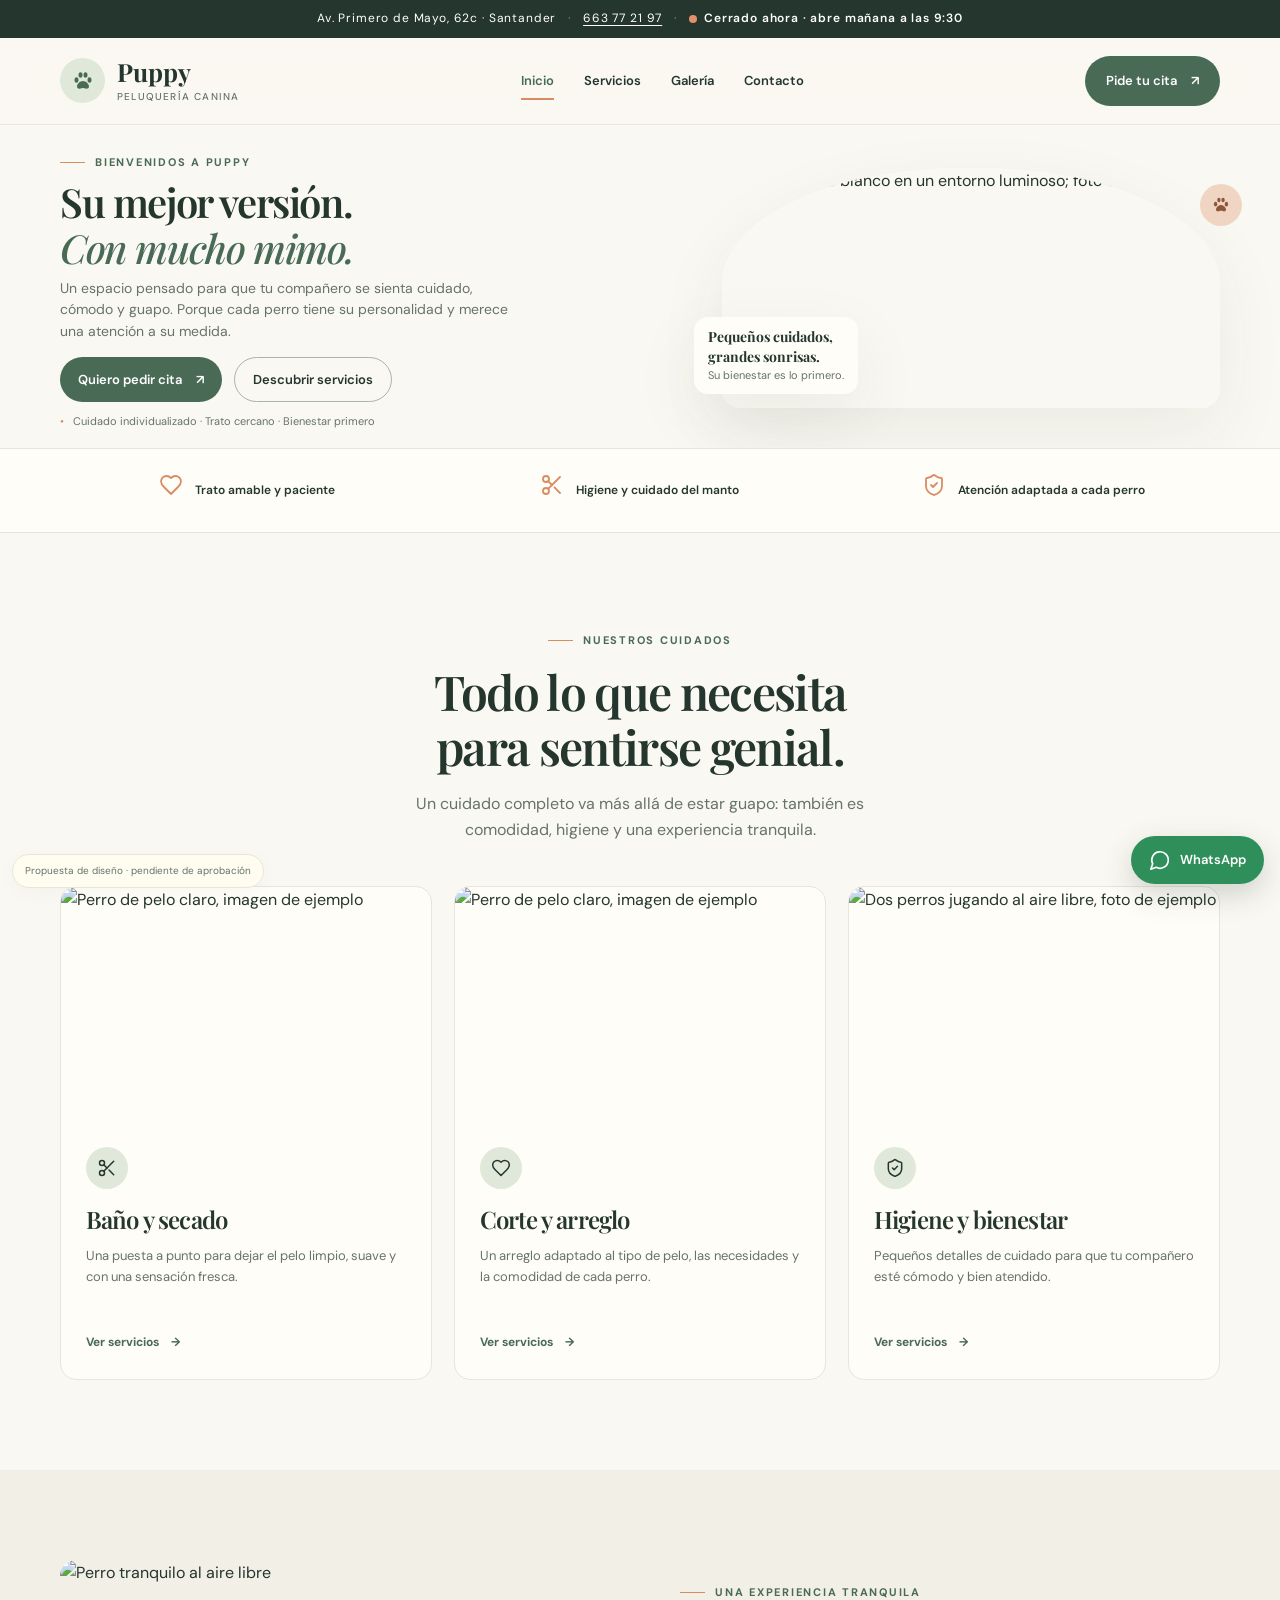
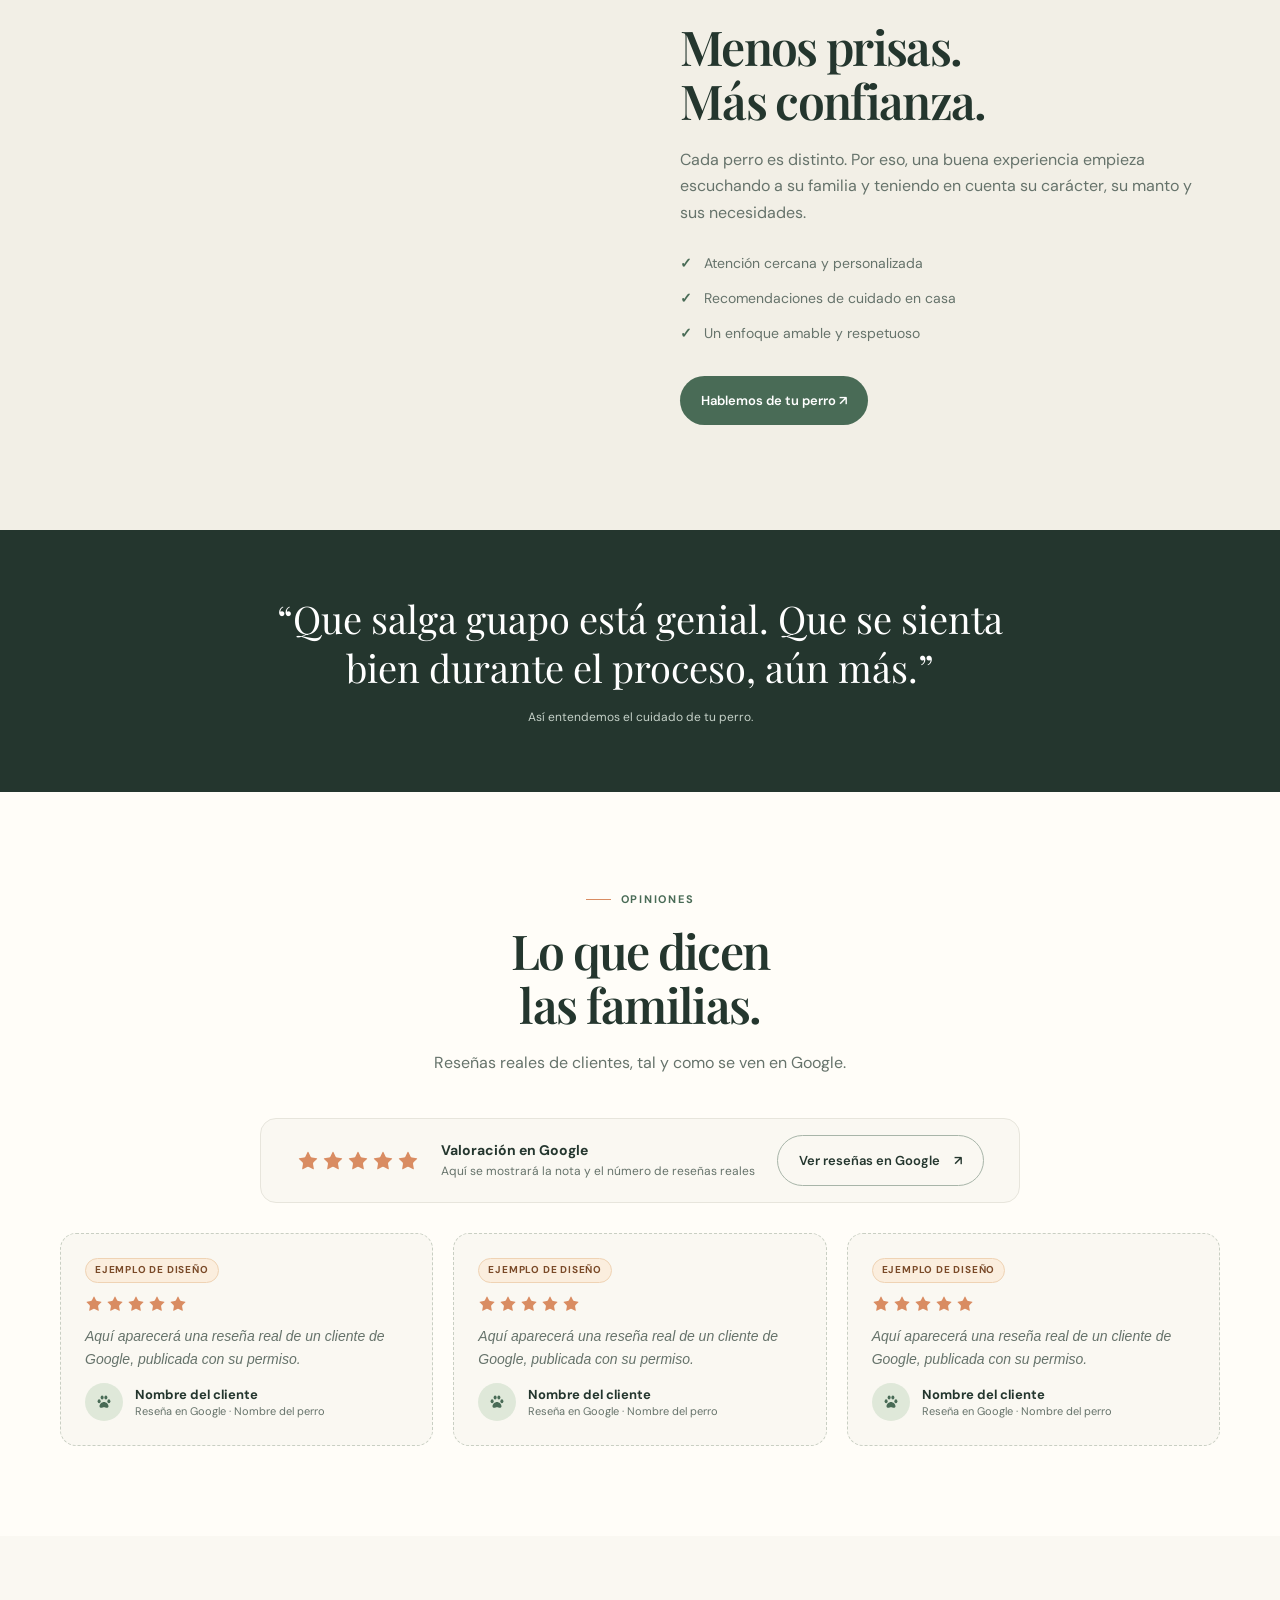
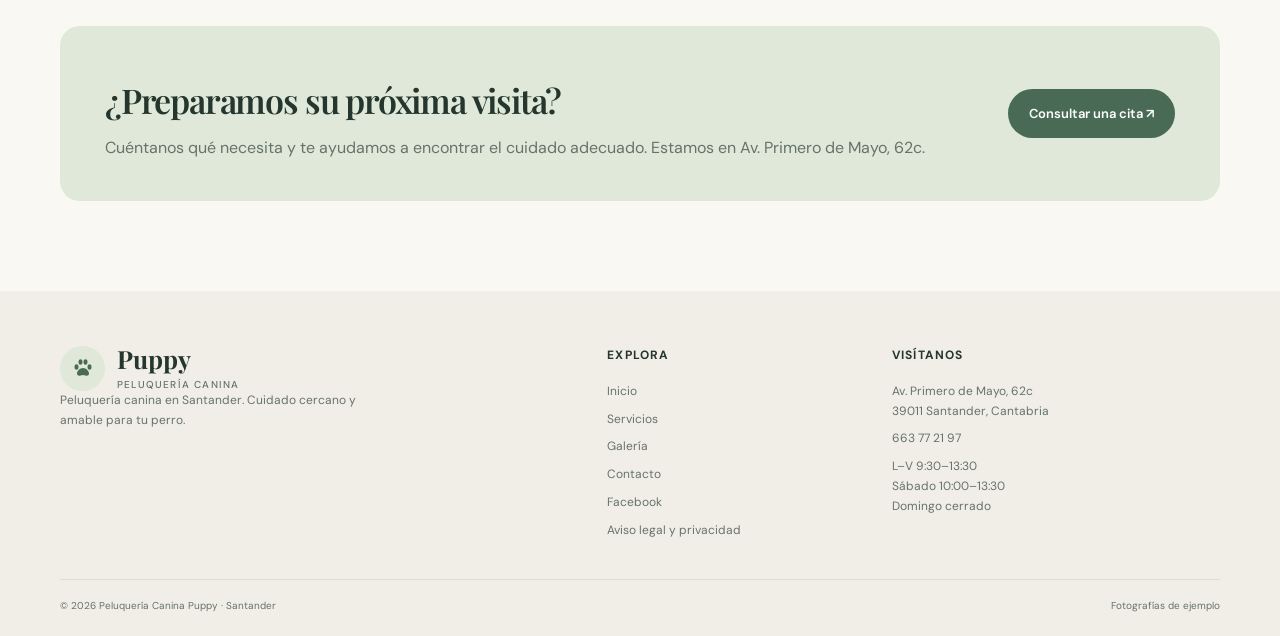
==== commit f5c7851f: "Reseñas también en galería; redes sociales en contacto en formato compacto Co-Authored-By: Claude So" ====
--- a/index.html
+++ b/index.html
@@ -1 +1 @@
-<!doctype html><html lang="es"><head><meta charset="utf-8"><meta name="viewport" content="width=device-width,initial-scale=1"><meta name="description" content="Peluquería canina en Santander. Baño, corte y cuidado con mucho cariño para tu perro. Pide tu cita."><title>Puppy · Peluquería canina en Santander</title><link rel="stylesheet" href="styles.css?v=4"><meta name="robots" content="noindex, nofollow"><meta property="og:type" content="website"><meta property="og:locale" content="es_ES"><meta property="og:title" content="Puppy · Peluquería canina en Santander"><meta property="og:description" content="Baño, corte y cuidado con mucho cariño para tu perro. Av. Primero de Mayo, 62c, Santander."><meta name="theme-color" content="#496b56"><link rel="icon" href="data:image/svg+xml,%3Csvg xmlns='http://www.w3.org/2000/svg' viewBox='0 0 24 24' fill='%23496b56'%3E%3Ccircle cx='12' cy='12' r='12' fill='%23dfe8d9'/%3E%3Cg transform='translate(4 4) scale(.67)'%3E%3Cellipse cx='5.5' cy='11' rx='2' ry='2.8'/%3E%3Cellipse cx='9.5' cy='6' rx='2' ry='2.8'/%3E%3Cellipse cx='14.5' cy='6' rx='2' ry='2.8'/%3E%3Cellipse cx='18.5' cy='11' rx='2' ry='2.8'/%3E%3Cpath d='M12 12c-3 0-6 3-6 5.5 0 2 2 2.5 3.5 2 1-.3 1.5-.5 2.5-.5s1.5.2 2.500.5c1.500.5 3.500 0 3.500-2C18 15 15 12 12 12z'/%3E%3C/g%3E%3C/svg%3E"><script type="application/ld+json">{"@context":"https://schema.org","@type":"PetGroomer","name":"Peluquería Canina Puppy","telephone":"+34663772197","address":{"@type":"PostalAddress","streetAddress":"Av. Primero de Mayo, 62c","postalCode":"39011","addressLocality":"Santander","addressRegion":"Cantabria","addressCountry":"ES"},"openingHoursSpecification":[{"@type":"OpeningHoursSpecification","dayOfWeek":["Monday","Tuesday","Wednesday","Thursday","Friday"],"opens":"09:30","closes":"13:30"},{"@type":"OpeningHoursSpecification","dayOfWeek":"Saturday","opens":"10:00","closes":"13:30"}]}</script></head><body><div class="topline"><span>Av. Primero de Mayo, 62c · Santander</span><span class="sep">·</span><a href="tel:+34663772197">663 77 21 97</a><span class="sep">·</span><span class="open-badge" data-open-badge>Consulta nuestro horario</span></div><header class="header"><div class="wrap nav"><a class="brand" href="index.html"><span class="brand-mark"><svg viewBox="0 0 24 24" fill="currentColor" aria-hidden="true"><ellipse cx="5.5" cy="11" rx="2" ry="2.8"/><ellipse cx="9.5" cy="6" rx="2" ry="2.8"/><ellipse cx="14.5" cy="6" rx="2" ry="2.8"/><ellipse cx="18.5" cy="11" rx="2" ry="2.8"/><path d="M12 12c-3 0-6 3-6 5.5 0 2 2 2.500 3.500 2 1-.3 1.500-.5 2.500-.5s1.500.2 2.500.5c1.500.5 3.500 0 3.500-2C18 15 15 12 12 12z"/></svg></span><span class="brand-name">Puppy<small>Peluquería canina</small></span></a><button class="menu-toggle" aria-label="Abrir menú" aria-expanded="false">☰</button><nav class="navlinks"><a class="active" href="index.html">Inicio</a><a href="servicios.html">Servicios</a><a href="galeria.html">Galería</a><a href="contacto.html">Contacto</a></nav><a class="nav-cta" href="contacto.html">Pide tu cita <span>↗</span></a></div></header><main><section class="hero"><div class="wrap hero-grid"><div class="hero-copy"><span class="eyebrow">Bienvenidos a Puppy</span><h1>Su mejor versión.<br><em>Con mucho mimo.</em></h1><p>Un espacio pensado para que tu compañero se sienta cuidado, cómodo y guapo. Porque cada perro tiene su personalidad y merece una atención a su medida.</p><div class="hero-actions"><a class="button" href="contacto.html">Quiero pedir cita <span>↗</span></a><a class="button secondary" href="servicios.html">Descubrir servicios</a></div><div class="hero-note"><span>•</span> Cuidado individualizado · Trato cercano · Bienestar primero</div></div><div class="hero-image"><img src="https://images.unsplash.com/photo-1516734212186-a967f81ad0d7?auto=format&fit=crop&w=1100&q=85" alt="Perro de pelo blanco en un entorno luminoso; foto de ejemplo"><div class="floating-note"><strong>Pequeños cuidados,</strong><strong>grandes sonrisas.</strong><small>Su bienestar es lo primero.</small></div><div class="floating-icon"><svg viewBox="0 0 24 24" fill="currentColor" aria-hidden="true"><ellipse cx="5.5" cy="11" rx="2" ry="2.8"/><ellipse cx="9.5" cy="6" rx="2" ry="2.8"/><ellipse cx="14.5" cy="6" rx="2" ry="2.8"/><ellipse cx="18.5" cy="11" rx="2" ry="2.8"/><path d="M12 12c-3 0-6 3-6 5.5 0 2 2 2.500 3.500 2 1-.3 1.500-.5 2.500-.5s1.500.2 2.500.5c1.500.5 3.500 0 3.500-2C18 15 15 12 12 12z"/></svg></div></div></div></section><section class="trust-strip"><div class="wrap trust-grid"><div class="trust-item"><b><svg viewBox="0 0 24 24" fill="none" stroke="currentColor" stroke-width="1.8" stroke-linecap="round" stroke-linejoin="round" aria-hidden="true"><path d="M19 14c1.49-1.46 3-3.21 3-5.5A5.5 5.5 0 0 0 16.5 3c-1.76 0-3 .5-4.5 2-1.5-1.5-2.74-2-4.5-2A5.5 5.5 0 0 0 2 8.5c0 2.3 1.5 4.05 3 5.5l7 7Z"/></svg></b><span>Trato amable y paciente</span></div><div class="trust-item"><b><svg viewBox="0 0 24 24" fill="none" stroke="currentColor" stroke-width="1.8" stroke-linecap="round" stroke-linejoin="round" aria-hidden="true"><circle cx="6" cy="6" r="3"/><circle cx="6" cy="18" r="3"/><path d="M20 4 8.12 15.88"/><path d="M14.47 14.48 20 20"/><path d="M8.12 8.12 12 12"/></svg></b><span>Higiene y cuidado del manto</span></div><div class="trust-item"><b><svg viewBox="0 0 24 24" fill="none" stroke="currentColor" stroke-width="1.8" stroke-linecap="round" stroke-linejoin="round" aria-hidden="true"><path d="M20 13c0 5-3.5 7.5-7.66 8.95a1 1 0 0 1-.67-.01C7.5 20.5 4 18 4 13V6a1 1 0 0 1 1-1c2 0 4.5-1.2 6.24-2.72a1.17 1.17 0 0 1 1.52 0C14.51 3.81 17 5 19 5a1 1 0 0 1 1 1z"/><path d="m9 12 2 2 4-4"/></svg></b><span>Atención adaptada a cada perro</span></div></div></section><section class="section"><div class="wrap"><div class="section-head center"><span class="eyebrow">Nuestros cuidados</span><h2>Todo lo que necesita<br>para sentirse genial.</h2><p>Un cuidado completo va más allá de estar guapo: también es comodidad, higiene y una experiencia tranquila.</p></div><div class="cards"><article class="service-card"><img src="https://images.unsplash.com/photo-1516734212186-a967f81ad0d7?auto=format&fit=crop&w=800&q=80" alt="Perro de pelo claro, imagen de ejemplo"><div class="service-body"><div class="card-icon"><svg viewBox="0 0 24 24" fill="none" stroke="currentColor" stroke-width="1.8" stroke-linecap="round" stroke-linejoin="round" aria-hidden="true"><circle cx="6" cy="6" r="3"/><circle cx="6" cy="18" r="3"/><path d="M20 4 8.12 15.88"/><path d="M14.47 14.48 20 20"/><path d="M8.12 8.12 12 12"/></svg></div><h3>Baño y secado</h3><p>Una puesta a punto para dejar el pelo limpio, suave y con una sensación fresca.</p><a class="text-link" href="servicios.html">Ver servicios <span>→</span></a></div></article><article class="service-card"><img src="https://images.unsplash.com/photo-1552053831-71594a27632d?auto=format&fit=crop&w=800&q=80" alt="Perro de pelo claro, imagen de ejemplo"><div class="service-body"><div class="card-icon"><svg viewBox="0 0 24 24" fill="none" stroke="currentColor" stroke-width="1.8" stroke-linecap="round" stroke-linejoin="round" aria-hidden="true"><path d="M19 14c1.49-1.46 3-3.21 3-5.5A5.5 5.5 0 0 0 16.5 3c-1.76 0-3 .5-4.5 2-1.5-1.5-2.74-2-4.5-2A5.5 5.5 0 0 0 2 8.5c0 2.3 1.5 4.05 3 5.5l7 7Z"/></svg></div><h3>Corte y arreglo</h3><p>Un arreglo adaptado al tipo de pelo, las necesidades y la comodidad de cada perro.</p><a class="text-link" href="servicios.html">Ver servicios <span>→</span></a></div></article><article class="service-card"><img src="https://images.unsplash.com/photo-1548199973-03cce0bbc87b?auto=format&fit=crop&w=800&q=80" alt="Dos perros jugando al aire libre, foto de ejemplo"><div class="service-body"><div class="card-icon"><svg viewBox="0 0 24 24" fill="none" stroke="currentColor" stroke-width="1.8" stroke-linecap="round" stroke-linejoin="round" aria-hidden="true"><path d="M20 13c0 5-3.5 7.5-7.66 8.95a1 1 0 0 1-.67-.01C7.5 20.5 4 18 4 13V6a1 1 0 0 1 1-1c2 0 4.5-1.2 6.24-2.72a1.17 1.17 0 0 1 1.52 0C14.51 3.81 17 5 19 5a1 1 0 0 1 1 1z"/><path d="m9 12 2 2 4-4"/></svg></div><h3>Higiene y bienestar</h3><p>Pequeños detalles de cuidado para que tu compañero esté cómodo y bien atendido.</p><a class="text-link" href="servicios.html">Ver servicios <span>→</span></a></div></article></div></div></section><section class="section" style="background:#f2efe6"><div class="wrap split"><div class="split-image"><img src="https://images.unsplash.com/photo-1537151608828-ea2b11777ee8?auto=format&fit=crop&w=1000&q=85" alt="Perro tranquilo al aire libre"></div><div><span class="eyebrow">Una experiencia tranquila</span><h2>Menos prisas.<br>Más confianza.</h2><p>Cada perro es distinto. Por eso, una buena experiencia empieza escuchando a su familia y teniendo en cuenta su carácter, su manto y sus necesidades.</p><ul class="checklist"><li>Atención cercana y personalizada</li><li>Recomendaciones de cuidado en casa</li><li>Un enfoque amable y respetuoso</li></ul><a class="button" href="contacto.html">Hablemos de tu perro ↗</a></div></div></section><section class="quote-band"><div class="wrap"><blockquote>“Que salga guapo está genial. Que se sienta bien durante el proceso, aún más.”</blockquote><p>Así entendemos el cuidado de tu perro.</p></div></section><section class="section reviews" id="resenas"><div class="wrap"><div class="section-head center"><span class="eyebrow">Opiniones</span><h2>Lo que dicen<br>las familias.</h2><p>Reseñas reales de clientes, tal y como se ven en Google.</p></div><div class="reviews-summary"><div class="stars big"><svg viewBox="0 0 24 24" fill="currentColor" aria-hidden="true"><path d="M11.525 2.295a.53.53 0 0 1 .95 0l2.31 4.679a2.123 2.123 0 0 0 1.595 1.16l5.166.756a.53.53 0 0 1 .294.904l-3.736 3.638a2.123 2.123 0 0 0-.611 1.878l.882 5.14a.53.53 0 0 1-.771.56l-4.618-2.428a2.122 2.122 0 0 0-1.973 0L6.396 21.01a.53.53 0 0 1-.77-.56l.881-5.139a2.122 2.122 0 0 0-.611-1.879L2.16 9.795a.53.53 0 0 1 .294-.906l5.165-.755a2.122 2.122 0 0 0 1.597-1.16z"/></svg><svg viewBox="0 0 24 24" fill="currentColor" aria-hidden="true"><path d="M11.525 2.295a.53.53 0 0 1 .95 0l2.31 4.679a2.123 2.123 0 0 0 1.595 1.16l5.166.756a.53.53 0 0 1 .294.904l-3.736 3.638a2.123 2.123 0 0 0-.611 1.878l.882 5.14a.53.53 0 0 1-.771.56l-4.618-2.428a2.122 2.122 0 0 0-1.973 0L6.396 21.01a.53.53 0 0 1-.77-.56l.881-5.139a2.122 2.122 0 0 0-.611-1.879L2.16 9.795a.53.53 0 0 1 .294-.906l5.165-.755a2.122 2.122 0 0 0 1.597-1.16z"/></svg><svg viewBox="0 0 24 24" fill="currentColor" aria-hidden="true"><path d="M11.525 2.295a.53.53 0 0 1 .95 0l2.31 4.679a2.123 2.123 0 0 0 1.595 1.16l5.166.756a.53.53 0 0 1 .294.904l-3.736 3.638a2.123 2.123 0 0 0-.611 1.878l.882 5.14a.53.53 0 0 1-.771.56l-4.618-2.428a2.122 2.122 0 0 0-1.973 0L6.396 21.01a.53.53 0 0 1-.77-.56l.881-5.139a2.122 2.122 0 0 0-.611-1.879L2.16 9.795a.53.53 0 0 1 .294-.906l5.165-.755a2.122 2.122 0 0 0 1.597-1.16z"/></svg><svg viewBox="0 0 24 24" fill="currentColor" aria-hidden="true"><path d="M11.525 2.295a.53.53 0 0 1 .95 0l2.31 4.679a2.123 2.123 0 0 0 1.595 1.16l5.166.756a.53.53 0 0 1 .294.904l-3.736 3.638a2.123 2.123 0 0 0-.611 1.878l.882 5.14a.53.53 0 0 1-.771.56l-4.618-2.428a2.122 2.122 0 0 0-1.973 0L6.396 21.01a.53.53 0 0 1-.77-.56l.881-5.139a2.122 2.122 0 0 0-.611-1.879L2.16 9.795a.53.53 0 0 1 .294-.906l5.165-.755a2.122 2.122 0 0 0 1.597-1.16z"/></svg><svg viewBox="0 0 24 24" fill="currentColor" aria-hidden="true"><path d="M11.525 2.295a.53.53 0 0 1 .95 0l2.31 4.679a2.123 2.123 0 0 0 1.595 1.16l5.166.756a.53.53 0 0 1 .294.904l-3.736 3.638a2.123 2.123 0 0 0-.611 1.878l.882 5.14a.53.53 0 0 1-.771.56l-4.618-2.428a2.122 2.122 0 0 0-1.973 0L6.396 21.01a.53.53 0 0 1-.77-.56l.881-5.139a2.122 2.122 0 0 0-.611-1.879L2.16 9.795a.53.53 0 0 1 .294-.906l5.165-.755a2.122 2.122 0 0 0 1.597-1.16z"/></svg></div><div><strong>Valoración en Google</strong><small>Aquí se mostrará la nota y el número de reseñas reales</small></div><a class="button secondary" href="https://www.google.com/maps/search/?api=1&query=Peluquer%C3%ADa+canina+Puppy+Av.+Primero+de+Mayo+62c+Santander" target="_blank" rel="noopener">Ver reseñas en Google <span>↗</span></a></div><div class="review-grid"><article class="review-card"><span class="sample-tag">Ejemplo de diseño</span><div class="stars" aria-label="5 estrellas"><svg viewBox="0 0 24 24" fill="currentColor" aria-hidden="true"><path d="M11.525 2.295a.53.53 0 0 1 .95 0l2.31 4.679a2.123 2.123 0 0 0 1.595 1.16l5.166.756a.53.53 0 0 1 .294.904l-3.736 3.638a2.123 2.123 0 0 0-.611 1.878l.882 5.14a.53.53 0 0 1-.771.56l-4.618-2.428a2.122 2.122 0 0 0-1.973 0L6.396 21.01a.53.53 0 0 1-.77-.56l.881-5.139a2.122 2.122 0 0 0-.611-1.879L2.16 9.795a.53.53 0 0 1 .294-.906l5.165-.755a2.122 2.122 0 0 0 1.597-1.16z"/></svg><svg viewBox="0 0 24 24" fill="currentColor" aria-hidden="true"><path d="M11.525 2.295a.53.53 0 0 1 .95 0l2.31 4.679a2.123 2.123 0 0 0 1.595 1.16l5.166.756a.53.53 0 0 1 .294.904l-3.736 3.638a2.123 2.123 0 0 0-.611 1.878l.882 5.14a.53.53 0 0 1-.771.56l-4.618-2.428a2.122 2.122 0 0 0-1.973 0L6.396 21.01a.53.53 0 0 1-.77-.56l.881-5.139a2.122 2.122 0 0 0-.611-1.879L2.16 9.795a.53.53 0 0 1 .294-.906l5.165-.755a2.122 2.122 0 0 0 1.597-1.16z"/></svg><svg viewBox="0 0 24 24" fill="currentColor" aria-hidden="true"><path d="M11.525 2.295a.53.53 0 0 1 .95 0l2.31 4.679a2.123 2.123 0 0 0 1.595 1.16l5.166.756a.53.53 0 0 1 .294.904l-3.736 3.638a2.123 2.123 0 0 0-.611 1.878l.882 5.14a.53.53 0 0 1-.771.56l-4.618-2.428a2.122 2.122 0 0 0-1.973 0L6.396 21.01a.53.53 0 0 1-.77-.56l.881-5.139a2.122 2.122 0 0 0-.611-1.879L2.16 9.795a.53.53 0 0 1 .294-.906l5.165-.755a2.122 2.122 0 0 0 1.597-1.16z"/></svg><svg viewBox="0 0 24 24" fill="currentColor" aria-hidden="true"><path d="M11.525 2.295a.53.53 0 0 1 .95 0l2.31 4.679a2.123 2.123 0 0 0 1.595 1.16l5.166.756a.53.53 0 0 1 .294.904l-3.736 3.638a2.123 2.123 0 0 0-.611 1.878l.882 5.14a.53.53 0 0 1-.771.56l-4.618-2.428a2.122 2.122 0 0 0-1.973 0L6.396 21.01a.53.53 0 0 1-.77-.56l.881-5.139a2.122 2.122 0 0 0-.611-1.879L2.16 9.795a.53.53 0 0 1 .294-.906l5.165-.755a2.122 2.122 0 0 0 1.597-1.16z"/></svg><svg viewBox="0 0 24 24" fill="currentColor" aria-hidden="true"><path d="M11.525 2.295a.53.53 0 0 1 .95 0l2.31 4.679a2.123 2.123 0 0 0 1.595 1.16l5.166.756a.53.53 0 0 1 .294.904l-3.736 3.638a2.123 2.123 0 0 0-.611 1.878l.882 5.14a.53.53 0 0 1-.771.56l-4.618-2.428a2.122 2.122 0 0 0-1.973 0L6.396 21.01a.53.53 0 0 1-.77-.56l.881-5.139a2.122 2.122 0 0 0-.611-1.879L2.16 9.795a.53.53 0 0 1 .294-.906l5.165-.755a2.122 2.122 0 0 0 1.597-1.16z"/></svg></div><p>Aquí aparecerá una reseña real de un cliente de Google, publicada con su permiso.</p><div class="review-author"><span class="avatar"><svg viewBox="0 0 24 24" fill="currentColor" aria-hidden="true"><ellipse cx="5.5" cy="11" rx="2" ry="2.8"/><ellipse cx="9.5" cy="6" rx="2" ry="2.8"/><ellipse cx="14.5" cy="6" rx="2" ry="2.8"/><ellipse cx="18.5" cy="11" rx="2" ry="2.8"/><path d="M12 12c-3 0-6 3-6 5.5 0 2 2 2.5 3.5 2 1-.3 1.5-.5 2.5-.5s1.5.2 2.5.5c1.5.5 3.5 0 3.5-2C18 15 15 12 12 12z"/></svg></span><div><strong>Nombre del cliente</strong><small>Reseña en Google · Nombre del perro</small></div></div></article><article class="review-card"><span class="sample-tag">Ejemplo de diseño</span><div class="stars" aria-label="5 estrellas"><svg viewBox="0 0 24 24" fill="currentColor" aria-hidden="true"><path d="M11.525 2.295a.53.53 0 0 1 .95 0l2.31 4.679a2.123 2.123 0 0 0 1.595 1.16l5.166.756a.53.53 0 0 1 .294.904l-3.736 3.638a2.123 2.123 0 0 0-.611 1.878l.882 5.14a.53.53 0 0 1-.771.56l-4.618-2.428a2.122 2.122 0 0 0-1.973 0L6.396 21.01a.53.53 0 0 1-.77-.56l.881-5.139a2.122 2.122 0 0 0-.611-1.879L2.16 9.795a.53.53 0 0 1 .294-.906l5.165-.755a2.122 2.122 0 0 0 1.597-1.16z"/></svg><svg viewBox="0 0 24 24" fill="currentColor" aria-hidden="true"><path d="M11.525 2.295a.53.53 0 0 1 .95 0l2.31 4.679a2.123 2.123 0 0 0 1.595 1.16l5.166.756a.53.53 0 0 1 .294.904l-3.736 3.638a2.123 2.123 0 0 0-.611 1.878l.882 5.14a.53.53 0 0 1-.771.56l-4.618-2.428a2.122 2.122 0 0 0-1.973 0L6.396 21.01a.53.53 0 0 1-.77-.56l.881-5.139a2.122 2.122 0 0 0-.611-1.879L2.16 9.795a.53.53 0 0 1 .294-.906l5.165-.755a2.122 2.122 0 0 0 1.597-1.16z"/></svg><svg viewBox="0 0 24 24" fill="currentColor" aria-hidden="true"><path d="M11.525 2.295a.53.53 0 0 1 .95 0l2.31 4.679a2.123 2.123 0 0 0 1.595 1.16l5.166.756a.53.53 0 0 1 .294.904l-3.736 3.638a2.123 2.123 0 0 0-.611 1.878l.882 5.14a.53.53 0 0 1-.771.56l-4.618-2.428a2.122 2.122 0 0 0-1.973 0L6.396 21.01a.53.53 0 0 1-.77-.56l.881-5.139a2.122 2.122 0 0 0-.611-1.879L2.16 9.795a.53.53 0 0 1 .294-.906l5.165-.755a2.122 2.122 0 0 0 1.597-1.16z"/></svg><svg viewBox="0 0 24 24" fill="currentColor" aria-hidden="true"><path d="M11.525 2.295a.53.53 0 0 1 .95 0l2.31 4.679a2.123 2.123 0 0 0 1.595 1.16l5.166.756a.53.53 0 0 1 .294.904l-3.736 3.638a2.123 2.123 0 0 0-.611 1.878l.882 5.14a.53.53 0 0 1-.771.56l-4.618-2.428a2.122 2.122 0 0 0-1.973 0L6.396 21.01a.53.53 0 0 1-.77-.56l.881-5.139a2.122 2.122 0 0 0-.611-1.879L2.16 9.795a.53.53 0 0 1 .294-.906l5.165-.755a2.122 2.122 0 0 0 1.597-1.16z"/></svg><svg viewBox="0 0 24 24" fill="currentColor" aria-hidden="true"><path d="M11.525 2.295a.53.53 0 0 1 .95 0l2.31 4.679a2.123 2.123 0 0 0 1.595 1.16l5.166.756a.53.53 0 0 1 .294.904l-3.736 3.638a2.123 2.123 0 0 0-.611 1.878l.882 5.14a.53.53 0 0 1-.771.56l-4.618-2.428a2.122 2.122 0 0 0-1.973 0L6.396 21.01a.53.53 0 0 1-.77-.56l.881-5.139a2.122 2.122 0 0 0-.611-1.879L2.16 9.795a.53.53 0 0 1 .294-.906l5.165-.755a2.122 2.122 0 0 0 1.597-1.16z"/></svg></div><p>Aquí aparecerá una reseña real de un cliente de Google, publicada con su permiso.</p><div class="review-author"><span class="avatar"><svg viewBox="0 0 24 24" fill="currentColor" aria-hidden="true"><ellipse cx="5.5" cy="11" rx="2" ry="2.8"/><ellipse cx="9.5" cy="6" rx="2" ry="2.8"/><ellipse cx="14.5" cy="6" rx="2" ry="2.8"/><ellipse cx="18.5" cy="11" rx="2" ry="2.8"/><path d="M12 12c-3 0-6 3-6 5.5 0 2 2 2.5 3.5 2 1-.3 1.5-.5 2.5-.5s1.5.2 2.5.5c1.5.5 3.5 0 3.5-2C18 15 15 12 12 12z"/></svg></span><div><strong>Nombre del cliente</strong><small>Reseña en Google · Nombre del perro</small></div></div></article><article class="review-card"><span class="sample-tag">Ejemplo de diseño</span><div class="stars" aria-label="5 estrellas"><svg viewBox="0 0 24 24" fill="currentColor" aria-hidden="true"><path d="M11.525 2.295a.53.53 0 0 1 .95 0l2.31 4.679a2.123 2.123 0 0 0 1.595 1.16l5.166.756a.53.53 0 0 1 .294.904l-3.736 3.638a2.123 2.123 0 0 0-.611 1.878l.882 5.14a.53.53 0 0 1-.771.56l-4.618-2.428a2.122 2.122 0 0 0-1.973 0L6.396 21.01a.53.53 0 0 1-.77-.56l.881-5.139a2.122 2.122 0 0 0-.611-1.879L2.16 9.795a.53.53 0 0 1 .294-.906l5.165-.755a2.122 2.122 0 0 0 1.597-1.16z"/></svg><svg viewBox="0 0 24 24" fill="currentColor" aria-hidden="true"><path d="M11.525 2.295a.53.53 0 0 1 .95 0l2.31 4.679a2.123 2.123 0 0 0 1.595 1.16l5.166.756a.53.53 0 0 1 .294.904l-3.736 3.638a2.123 2.123 0 0 0-.611 1.878l.882 5.14a.53.53 0 0 1-.771.56l-4.618-2.428a2.122 2.122 0 0 0-1.973 0L6.396 21.01a.53.53 0 0 1-.77-.56l.881-5.139a2.122 2.122 0 0 0-.611-1.879L2.16 9.795a.53.53 0 0 1 .294-.906l5.165-.755a2.122 2.122 0 0 0 1.597-1.16z"/></svg><svg viewBox="0 0 24 24" fill="currentColor" aria-hidden="true"><path d="M11.525 2.295a.53.53 0 0 1 .95 0l2.31 4.679a2.123 2.123 0 0 0 1.595 1.16l5.166.756a.53.53 0 0 1 .294.904l-3.736 3.638a2.123 2.123 0 0 0-.611 1.878l.882 5.14a.53.53 0 0 1-.771.56l-4.618-2.428a2.122 2.122 0 0 0-1.973 0L6.396 21.01a.53.53 0 0 1-.77-.56l.881-5.139a2.122 2.122 0 0 0-.611-1.879L2.16 9.795a.53.53 0 0 1 .294-.906l5.165-.755a2.122 2.122 0 0 0 1.597-1.16z"/></svg><svg viewBox="0 0 24 24" fill="currentColor" aria-hidden="true"><path d="M11.525 2.295a.53.53 0 0 1 .95 0l2.31 4.679a2.123 2.123 0 0 0 1.595 1.16l5.166.756a.53.53 0 0 1 .294.904l-3.736 3.638a2.123 2.123 0 0 0-.611 1.878l.882 5.14a.53.53 0 0 1-.771.56l-4.618-2.428a2.122 2.122 0 0 0-1.973 0L6.396 21.01a.53.53 0 0 1-.77-.56l.881-5.139a2.122 2.122 0 0 0-.611-1.879L2.16 9.795a.53.53 0 0 1 .294-.906l5.165-.755a2.122 2.122 0 0 0 1.597-1.16z"/></svg><svg viewBox="0 0 24 24" fill="currentColor" aria-hidden="true"><path d="M11.525 2.295a.53.53 0 0 1 .95 0l2.31 4.679a2.123 2.123 0 0 0 1.595 1.16l5.166.756a.53.53 0 0 1 .294.904l-3.736 3.638a2.123 2.123 0 0 0-.611 1.878l.882 5.14a.53.53 0 0 1-.771.56l-4.618-2.428a2.122 2.122 0 0 0-1.973 0L6.396 21.01a.53.53 0 0 1-.77-.56l.881-5.139a2.122 2.122 0 0 0-.611-1.879L2.16 9.795a.53.53 0 0 1 .294-.906l5.165-.755a2.122 2.122 0 0 0 1.597-1.16z"/></svg></div><p>Aquí aparecerá una reseña real de un cliente de Google, publicada con su permiso.</p><div class="review-author"><span class="avatar"><svg viewBox="0 0 24 24" fill="currentColor" aria-hidden="true"><ellipse cx="5.5" cy="11" rx="2" ry="2.8"/><ellipse cx="9.5" cy="6" rx="2" ry="2.8"/><ellipse cx="14.5" cy="6" rx="2" ry="2.8"/><ellipse cx="18.5" cy="11" rx="2" ry="2.8"/><path d="M12 12c-3 0-6 3-6 5.5 0 2 2 2.5 3.5 2 1-.3 1.5-.5 2.5-.5s1.5.2 2.5.5c1.5.5 3.5 0 3.5-2C18 15 15 12 12 12z"/></svg></span><div><strong>Nombre del cliente</strong><small>Reseña en Google · Nombre del perro</small></div></div></article></div></div></section><section class="section social" id="redes"><div class="wrap social-layout"><div><span class="eyebrow">Síguenos</span><h2>Mira cómo queda<br>cada visita.</h2><p>Fotos y novedades del día a día en nuestras redes sociales.</p><div class="hero-actions"><a class="button" href="https://www.facebook.com/Puppypeluqueriacanina/" target="_blank" rel="noopener">Facebook <span>↗</span></a><span class="button secondary is-pending" aria-disabled="true">Instagram · enlace pendiente</span></div></div><div><div class="social-grid"><div class="social-tile" aria-hidden="true"><svg viewBox="0 0 24 24" fill="currentColor"><ellipse cx="5.5" cy="11" rx="2" ry="2.8"/><ellipse cx="9.5" cy="6" rx="2" ry="2.8"/><ellipse cx="14.5" cy="6" rx="2" ry="2.8"/><ellipse cx="18.5" cy="11" rx="2" ry="2.8"/><path d="M12 12c-3 0-6 3-6 5.5 0 2 2 2.5 3.5 2 1-.3 1.5-.5 2.5-.5s1.5.2 2.5.5c1.5.5 3.5 0 3.5-2C18 15 15 12 12 12z"/></svg></div><div class="social-tile" aria-hidden="true"><svg viewBox="0 0 24 24" fill="currentColor"><ellipse cx="5.5" cy="11" rx="2" ry="2.8"/><ellipse cx="9.5" cy="6" rx="2" ry="2.8"/><ellipse cx="14.5" cy="6" rx="2" ry="2.8"/><ellipse cx="18.5" cy="11" rx="2" ry="2.8"/><path d="M12 12c-3 0-6 3-6 5.5 0 2 2 2.5 3.5 2 1-.3 1.5-.5 2.5-.5s1.5.2 2.5.5c1.5.5 3.5 0 3.5-2C18 15 15 12 12 12z"/></svg></div><div class="social-tile" aria-hidden="true"><svg viewBox="0 0 24 24" fill="currentColor"><ellipse cx="5.5" cy="11" rx="2" ry="2.8"/><ellipse cx="9.5" cy="6" rx="2" ry="2.8"/><ellipse cx="14.5" cy="6" rx="2" ry="2.8"/><ellipse cx="18.5" cy="11" rx="2" ry="2.8"/><path d="M12 12c-3 0-6 3-6 5.5 0 2 2 2.5 3.5 2 1-.3 1.5-.5 2.5-.5s1.5.2 2.5.5c1.5.5 3.5 0 3.5-2C18 15 15 12 12 12z"/></svg></div><div class="social-tile" aria-hidden="true"><svg viewBox="0 0 24 24" fill="currentColor"><ellipse cx="5.5" cy="11" rx="2" ry="2.8"/><ellipse cx="9.5" cy="6" rx="2" ry="2.8"/><ellipse cx="14.5" cy="6" rx="2" ry="2.8"/><ellipse cx="18.5" cy="11" rx="2" ry="2.8"/><path d="M12 12c-3 0-6 3-6 5.5 0 2 2 2.5 3.5 2 1-.3 1.5-.5 2.5-.5s1.5.2 2.5.5c1.5.5 3.5 0 3.5-2C18 15 15 12 12 12z"/></svg></div><div class="social-tile" aria-hidden="true"><svg viewBox="0 0 24 24" fill="currentColor"><ellipse cx="5.5" cy="11" rx="2" ry="2.8"/><ellipse cx="9.5" cy="6" rx="2" ry="2.8"/><ellipse cx="14.5" cy="6" rx="2" ry="2.8"/><ellipse cx="18.5" cy="11" rx="2" ry="2.8"/><path d="M12 12c-3 0-6 3-6 5.5 0 2 2 2.5 3.5 2 1-.3 1.5-.5 2.5-.5s1.5.2 2.5.5c1.5.5 3.5 0 3.5-2C18 15 15 12 12 12z"/></svg></div><div class="social-tile" aria-hidden="true"><svg viewBox="0 0 24 24" fill="currentColor"><ellipse cx="5.5" cy="11" rx="2" ry="2.8"/><ellipse cx="9.5" cy="6" rx="2" ry="2.8"/><ellipse cx="14.5" cy="6" rx="2" ry="2.8"/><ellipse cx="18.5" cy="11" rx="2" ry="2.8"/><path d="M12 12c-3 0-6 3-6 5.5 0 2 2 2.5 3.5 2 1-.3 1.5-.5 2.5-.5s1.5.2 2.5.5c1.5.5 3.5 0 3.5-2C18 15 15 12 12 12z"/></svg></div></div><p class="social-note">Vista de ejemplo: aquí se mostrarán las publicaciones reales del negocio.</p></div></div></section><section class="section"><div class="wrap"><div class="cta-band"><div><h2>¿Preparamos su próxima visita?</h2><p>Cuéntanos qué necesita y te ayudamos a encontrar el cuidado adecuado. Estamos en Av. Primero de Mayo, 62c.</p></div><a class="button" href="contacto.html">Consultar una cita ↗</a></div></div></section></main><footer class="footer"><div class="wrap"><div class="footer-grid"><div><a class="brand" href="index.html"><span class="brand-mark"><svg viewBox="0 0 24 24" fill="currentColor" aria-hidden="true"><ellipse cx="5.5" cy="11" rx="2" ry="2.8"/><ellipse cx="9.5" cy="6" rx="2" ry="2.8"/><ellipse cx="14.5" cy="6" rx="2" ry="2.8"/><ellipse cx="18.5" cy="11" rx="2" ry="2.8"/><path d="M12 12c-3 0-6 3-6 5.5 0 2 2 2.500 3.500 2 1-.3 1.500-.5 2.500-.5s1.500.2 2.500.5c1.500.5 3.500 0 3.500-2C18 15 15 12 12 12z"/></svg></span><span class="brand-name">Puppy<small>Peluquería canina</small></span></a><p>Peluquería canina en Santander. Cuidado cercano y amable para tu perro.</p></div><div><h4>Explora</h4><div class="footer-links"><a href="index.html">Inicio</a><a href="servicios.html">Servicios</a><a href="galeria.html">Galería</a><a href="contacto.html">Contacto</a><a href="https://www.facebook.com/Puppypeluqueriacanina/" target="_blank" rel="noopener">Facebook</a><a href="aviso-legal.html">Aviso legal y privacidad</a></div></div><div><h4>Visítanos</h4><div class="footer-links"><span>Av. Primero de Mayo, 62c<br>39011 Santander, Cantabria</span><a href="tel:+34663772197">663 77 21 97</a><span>L–V 9:30–13:30<br>Sábado 10:00–13:30<br>Domingo cerrado</span></div></div></div><div class="footer-bottom"><span>© 2026 Peluquería Canina Puppy · Santander</span><span>Fotografías de ejemplo</span></div></div></footer><a class="wa-float" href="https://wa.me/34663772197?text=Hola%2C%20me%20gustar%C3%ADa%20pedir%20cita%20para%20mi%20perro" target="_blank" rel="noopener" aria-label="Escribir por WhatsApp"><svg viewBox="0 0 24 24" fill="none" stroke="currentColor" stroke-width="1.8" stroke-linecap="round" stroke-linejoin="round" aria-hidden="true"><path d="M7.9 20A9 9 0 1 0 4 16.1L2 22Z"/></svg><span>WhatsApp</span></a><div class="prototype-tag">Propuesta de diseño · pendiente de aprobación</div><div class="mobile-cta"><a class="button" href="contacto.html">Consultar una cita ↗</a><a class="button secondary" href="tel:+34663772197" aria-label="Llamar al 663 77 21 97">Llamar</a></div><script src="script.js"></script></body></html>
+<!doctype html><html lang="es"><head><meta charset="utf-8"><meta name="viewport" content="width=device-width,initial-scale=1"><meta name="description" content="Peluquería canina en Santander. Baño, corte y cuidado con mucho cariño para tu perro. Pide tu cita."><title>Puppy · Peluquería canina en Santander</title><link rel="stylesheet" href="styles.css?v=5"><meta name="robots" content="noindex, nofollow"><meta property="og:type" content="website"><meta property="og:locale" content="es_ES"><meta property="og:title" content="Puppy · Peluquería canina en Santander"><meta property="og:description" content="Baño, corte y cuidado con mucho cariño para tu perro. Av. Primero de Mayo, 62c, Santander."><meta name="theme-color" content="#496b56"><link rel="icon" href="data:image/svg+xml,%3Csvg xmlns='http://www.w3.org/2000/svg' viewBox='0 0 24 24' fill='%23496b56'%3E%3Ccircle cx='12' cy='12' r='12' fill='%23dfe8d9'/%3E%3Cg transform='translate(4 4) scale(.67)'%3E%3Cellipse cx='5.5' cy='11' rx='2' ry='2.8'/%3E%3Cellipse cx='9.5' cy='6' rx='2' ry='2.8'/%3E%3Cellipse cx='14.5' cy='6' rx='2' ry='2.8'/%3E%3Cellipse cx='18.5' cy='11' rx='2' ry='2.8'/%3E%3Cpath d='M12 12c-3 0-6 3-6 5.5 0 2 2 2.5 3.5 2 1-.3 1.5-.5 2.5-.5s1.5.2 2.500.5c1.500.5 3.500 0 3.500-2C18 15 15 12 12 12z'/%3E%3C/g%3E%3C/svg%3E"><script type="application/ld+json">{"@context":"https://schema.org","@type":"PetGroomer","name":"Peluquería Canina Puppy","telephone":"+34663772197","address":{"@type":"PostalAddress","streetAddress":"Av. Primero de Mayo, 62c","postalCode":"39011","addressLocality":"Santander","addressRegion":"Cantabria","addressCountry":"ES"},"openingHoursSpecification":[{"@type":"OpeningHoursSpecification","dayOfWeek":["Monday","Tuesday","Wednesday","Thursday","Friday"],"opens":"09:30","closes":"13:30"},{"@type":"OpeningHoursSpecification","dayOfWeek":"Saturday","opens":"10:00","closes":"13:30"}]}</script></head><body><div class="topline"><span>Av. Primero de Mayo, 62c · Santander</span><span class="sep">·</span><a href="tel:+34663772197">663 77 21 97</a><span class="sep">·</span><span class="open-badge" data-open-badge>Consulta nuestro horario</span></div><header class="header"><div class="wrap nav"><a class="brand" href="index.html"><span class="brand-mark"><svg viewBox="0 0 24 24" fill="currentColor" aria-hidden="true"><ellipse cx="5.5" cy="11" rx="2" ry="2.8"/><ellipse cx="9.5" cy="6" rx="2" ry="2.8"/><ellipse cx="14.5" cy="6" rx="2" ry="2.8"/><ellipse cx="18.5" cy="11" rx="2" ry="2.8"/><path d="M12 12c-3 0-6 3-6 5.5 0 2 2 2.500 3.500 2 1-.3 1.500-.5 2.500-.5s1.500.2 2.500.5c1.500.5 3.500 0 3.500-2C18 15 15 12 12 12z"/></svg></span><span class="brand-name">Puppy<small>Peluquería canina</small></span></a><button class="menu-toggle" aria-label="Abrir menú" aria-expanded="false">☰</button><nav class="navlinks"><a class="active" href="index.html">Inicio</a><a href="servicios.html">Servicios</a><a href="galeria.html">Galería</a><a href="contacto.html">Contacto</a></nav><a class="nav-cta" href="contacto.html">Pide tu cita <span>↗</span></a></div></header><main><section class="hero"><div class="wrap hero-grid"><div class="hero-copy"><span class="eyebrow">Bienvenidos a Puppy</span><h1>Su mejor versión.<br><em>Con mucho mimo.</em></h1><p>Un espacio pensado para que tu compañero se sienta cuidado, cómodo y guapo. Porque cada perro tiene su personalidad y merece una atención a su medida.</p><div class="hero-actions"><a class="button" href="contacto.html">Quiero pedir cita <span>↗</span></a><a class="button secondary" href="servicios.html">Descubrir servicios</a></div><div class="hero-note"><span>•</span> Cuidado individualizado · Trato cercano · Bienestar primero</div></div><div class="hero-image"><img src="https://images.unsplash.com/photo-1516734212186-a967f81ad0d7?auto=format&fit=crop&w=1100&q=85" alt="Perro de pelo blanco en un entorno luminoso; foto de ejemplo"><div class="floating-note"><strong>Pequeños cuidados,</strong><strong>grandes sonrisas.</strong><small>Su bienestar es lo primero.</small></div><div class="floating-icon"><svg viewBox="0 0 24 24" fill="currentColor" aria-hidden="true"><ellipse cx="5.5" cy="11" rx="2" ry="2.8"/><ellipse cx="9.5" cy="6" rx="2" ry="2.8"/><ellipse cx="14.5" cy="6" rx="2" ry="2.8"/><ellipse cx="18.5" cy="11" rx="2" ry="2.8"/><path d="M12 12c-3 0-6 3-6 5.5 0 2 2 2.500 3.500 2 1-.3 1.500-.5 2.500-.5s1.500.2 2.500.5c1.500.5 3.500 0 3.500-2C18 15 15 12 12 12z"/></svg></div></div></div></section><section class="trust-strip"><div class="wrap trust-grid"><div class="trust-item"><b><svg viewBox="0 0 24 24" fill="none" stroke="currentColor" stroke-width="1.8" stroke-linecap="round" stroke-linejoin="round" aria-hidden="true"><path d="M19 14c1.49-1.46 3-3.21 3-5.5A5.5 5.5 0 0 0 16.5 3c-1.76 0-3 .5-4.5 2-1.5-1.5-2.74-2-4.5-2A5.5 5.5 0 0 0 2 8.5c0 2.3 1.5 4.05 3 5.5l7 7Z"/></svg></b><span>Trato amable y paciente</span></div><div class="trust-item"><b><svg viewBox="0 0 24 24" fill="none" stroke="currentColor" stroke-width="1.8" stroke-linecap="round" stroke-linejoin="round" aria-hidden="true"><circle cx="6" cy="6" r="3"/><circle cx="6" cy="18" r="3"/><path d="M20 4 8.12 15.88"/><path d="M14.47 14.48 20 20"/><path d="M8.12 8.12 12 12"/></svg></b><span>Higiene y cuidado del manto</span></div><div class="trust-item"><b><svg viewBox="0 0 24 24" fill="none" stroke="currentColor" stroke-width="1.8" stroke-linecap="round" stroke-linejoin="round" aria-hidden="true"><path d="M20 13c0 5-3.5 7.5-7.66 8.95a1 1 0 0 1-.67-.01C7.5 20.5 4 18 4 13V6a1 1 0 0 1 1-1c2 0 4.5-1.2 6.24-2.72a1.17 1.17 0 0 1 1.52 0C14.51 3.81 17 5 19 5a1 1 0 0 1 1 1z"/><path d="m9 12 2 2 4-4"/></svg></b><span>Atención adaptada a cada perro</span></div></div></section><section class="section"><div class="wrap"><div class="section-head center"><span class="eyebrow">Nuestros cuidados</span><h2>Todo lo que necesita<br>para sentirse genial.</h2><p>Un cuidado completo va más allá de estar guapo: también es comodidad, higiene y una experiencia tranquila.</p></div><div class="cards"><article class="service-card"><img src="https://images.unsplash.com/photo-1516734212186-a967f81ad0d7?auto=format&fit=crop&w=800&q=80" alt="Perro de pelo claro, imagen de ejemplo"><div class="service-body"><div class="card-icon"><svg viewBox="0 0 24 24" fill="none" stroke="currentColor" stroke-width="1.8" stroke-linecap="round" stroke-linejoin="round" aria-hidden="true"><circle cx="6" cy="6" r="3"/><circle cx="6" cy="18" r="3"/><path d="M20 4 8.12 15.88"/><path d="M14.47 14.48 20 20"/><path d="M8.12 8.12 12 12"/></svg></div><h3>Baño y secado</h3><p>Una puesta a punto para dejar el pelo limpio, suave y con una sensación fresca.</p><a class="text-link" href="servicios.html">Ver servicios <span>→</span></a></div></article><article class="service-card"><img src="https://images.unsplash.com/photo-1552053831-71594a27632d?auto=format&fit=crop&w=800&q=80" alt="Perro de pelo claro, imagen de ejemplo"><div class="service-body"><div class="card-icon"><svg viewBox="0 0 24 24" fill="none" stroke="currentColor" stroke-width="1.8" stroke-linecap="round" stroke-linejoin="round" aria-hidden="true"><path d="M19 14c1.49-1.46 3-3.21 3-5.5A5.5 5.5 0 0 0 16.5 3c-1.76 0-3 .5-4.5 2-1.5-1.5-2.74-2-4.5-2A5.5 5.5 0 0 0 2 8.5c0 2.3 1.5 4.05 3 5.5l7 7Z"/></svg></div><h3>Corte y arreglo</h3><p>Un arreglo adaptado al tipo de pelo, las necesidades y la comodidad de cada perro.</p><a class="text-link" href="servicios.html">Ver servicios <span>→</span></a></div></article><article class="service-card"><img src="https://images.unsplash.com/photo-1548199973-03cce0bbc87b?auto=format&fit=crop&w=800&q=80" alt="Dos perros jugando al aire libre, foto de ejemplo"><div class="service-body"><div class="card-icon"><svg viewBox="0 0 24 24" fill="none" stroke="currentColor" stroke-width="1.8" stroke-linecap="round" stroke-linejoin="round" aria-hidden="true"><path d="M20 13c0 5-3.5 7.5-7.66 8.95a1 1 0 0 1-.67-.01C7.5 20.5 4 18 4 13V6a1 1 0 0 1 1-1c2 0 4.5-1.2 6.24-2.72a1.17 1.17 0 0 1 1.52 0C14.51 3.81 17 5 19 5a1 1 0 0 1 1 1z"/><path d="m9 12 2 2 4-4"/></svg></div><h3>Higiene y bienestar</h3><p>Pequeños detalles de cuidado para que tu compañero esté cómodo y bien atendido.</p><a class="text-link" href="servicios.html">Ver servicios <span>→</span></a></div></article></div></div></section><section class="section" style="background:#f2efe6"><div class="wrap split"><div class="split-image"><img src="https://images.unsplash.com/photo-1537151608828-ea2b11777ee8?auto=format&fit=crop&w=1000&q=85" alt="Perro tranquilo al aire libre"></div><div><span class="eyebrow">Una experiencia tranquila</span><h2>Menos prisas.<br>Más confianza.</h2><p>Cada perro es distinto. Por eso, una buena experiencia empieza escuchando a su familia y teniendo en cuenta su carácter, su manto y sus necesidades.</p><ul class="checklist"><li>Atención cercana y personalizada</li><li>Recomendaciones de cuidado en casa</li><li>Un enfoque amable y respetuoso</li></ul><a class="button" href="contacto.html">Hablemos de tu perro ↗</a></div></div></section><section class="quote-band"><div class="wrap"><blockquote>“Que salga guapo está genial. Que se sienta bien durante el proceso, aún más.”</blockquote><p>Así entendemos el cuidado de tu perro.</p></div></section><section class="section reviews" id="resenas"><div class="wrap"><div class="section-head center"><span class="eyebrow">Opiniones</span><h2>Lo que dicen<br>las familias.</h2><p>Reseñas reales de clientes, tal y como se ven en Google.</p></div><div class="reviews-summary"><div class="stars big"><svg viewBox="0 0 24 24" fill="currentColor" aria-hidden="true"><path d="M11.525 2.295a.53.53 0 0 1 .95 0l2.31 4.679a2.123 2.123 0 0 0 1.595 1.16l5.166.756a.53.53 0 0 1 .294.904l-3.736 3.638a2.123 2.123 0 0 0-.611 1.878l.882 5.14a.53.53 0 0 1-.771.56l-4.618-2.428a2.122 2.122 0 0 0-1.973 0L6.396 21.01a.53.53 0 0 1-.77-.56l.881-5.139a2.122 2.122 0 0 0-.611-1.879L2.16 9.795a.53.53 0 0 1 .294-.906l5.165-.755a2.122 2.122 0 0 0 1.597-1.16z"/></svg><svg viewBox="0 0 24 24" fill="currentColor" aria-hidden="true"><path d="M11.525 2.295a.53.53 0 0 1 .95 0l2.31 4.679a2.123 2.123 0 0 0 1.595 1.16l5.166.756a.53.53 0 0 1 .294.904l-3.736 3.638a2.123 2.123 0 0 0-.611 1.878l.882 5.14a.53.53 0 0 1-.771.56l-4.618-2.428a2.122 2.122 0 0 0-1.973 0L6.396 21.01a.53.53 0 0 1-.77-.56l.881-5.139a2.122 2.122 0 0 0-.611-1.879L2.16 9.795a.53.53 0 0 1 .294-.906l5.165-.755a2.122 2.122 0 0 0 1.597-1.16z"/></svg><svg viewBox="0 0 24 24" fill="currentColor" aria-hidden="true"><path d="M11.525 2.295a.53.53 0 0 1 .95 0l2.31 4.679a2.123 2.123 0 0 0 1.595 1.16l5.166.756a.53.53 0 0 1 .294.904l-3.736 3.638a2.123 2.123 0 0 0-.611 1.878l.882 5.14a.53.53 0 0 1-.771.56l-4.618-2.428a2.122 2.122 0 0 0-1.973 0L6.396 21.01a.53.53 0 0 1-.77-.56l.881-5.139a2.122 2.122 0 0 0-.611-1.879L2.16 9.795a.53.53 0 0 1 .294-.906l5.165-.755a2.122 2.122 0 0 0 1.597-1.16z"/></svg><svg viewBox="0 0 24 24" fill="currentColor" aria-hidden="true"><path d="M11.525 2.295a.53.53 0 0 1 .95 0l2.31 4.679a2.123 2.123 0 0 0 1.595 1.16l5.166.756a.53.53 0 0 1 .294.904l-3.736 3.638a2.123 2.123 0 0 0-.611 1.878l.882 5.14a.53.53 0 0 1-.771.56l-4.618-2.428a2.122 2.122 0 0 0-1.973 0L6.396 21.01a.53.53 0 0 1-.77-.56l.881-5.139a2.122 2.122 0 0 0-.611-1.879L2.16 9.795a.53.53 0 0 1 .294-.906l5.165-.755a2.122 2.122 0 0 0 1.597-1.16z"/></svg><svg viewBox="0 0 24 24" fill="currentColor" aria-hidden="true"><path d="M11.525 2.295a.53.53 0 0 1 .95 0l2.31 4.679a2.123 2.123 0 0 0 1.595 1.16l5.166.756a.53.53 0 0 1 .294.904l-3.736 3.638a2.123 2.123 0 0 0-.611 1.878l.882 5.14a.53.53 0 0 1-.771.56l-4.618-2.428a2.122 2.122 0 0 0-1.973 0L6.396 21.01a.53.53 0 0 1-.77-.56l.881-5.139a2.122 2.122 0 0 0-.611-1.879L2.16 9.795a.53.53 0 0 1 .294-.906l5.165-.755a2.122 2.122 0 0 0 1.597-1.16z"/></svg></div><div><strong>Valoración en Google</strong><small>Aquí se mostrará la nota y el número de reseñas reales</small></div><a class="button secondary" href="https://www.google.com/maps/search/?api=1&query=Peluquer%C3%ADa+canina+Puppy+Av.+Primero+de+Mayo+62c+Santander" target="_blank" rel="noopener">Ver reseñas en Google <span>↗</span></a></div><div class="review-grid"><article class="review-card"><span class="sample-tag">Ejemplo de diseño</span><div class="stars" aria-label="5 estrellas"><svg viewBox="0 0 24 24" fill="currentColor" aria-hidden="true"><path d="M11.525 2.295a.53.53 0 0 1 .95 0l2.31 4.679a2.123 2.123 0 0 0 1.595 1.16l5.166.756a.53.53 0 0 1 .294.904l-3.736 3.638a2.123 2.123 0 0 0-.611 1.878l.882 5.14a.53.53 0 0 1-.771.56l-4.618-2.428a2.122 2.122 0 0 0-1.973 0L6.396 21.01a.53.53 0 0 1-.77-.56l.881-5.139a2.122 2.122 0 0 0-.611-1.879L2.16 9.795a.53.53 0 0 1 .294-.906l5.165-.755a2.122 2.122 0 0 0 1.597-1.16z"/></svg><svg viewBox="0 0 24 24" fill="currentColor" aria-hidden="true"><path d="M11.525 2.295a.53.53 0 0 1 .95 0l2.31 4.679a2.123 2.123 0 0 0 1.595 1.16l5.166.756a.53.53 0 0 1 .294.904l-3.736 3.638a2.123 2.123 0 0 0-.611 1.878l.882 5.14a.53.53 0 0 1-.771.56l-4.618-2.428a2.122 2.122 0 0 0-1.973 0L6.396 21.01a.53.53 0 0 1-.77-.56l.881-5.139a2.122 2.122 0 0 0-.611-1.879L2.16 9.795a.53.53 0 0 1 .294-.906l5.165-.755a2.122 2.122 0 0 0 1.597-1.16z"/></svg><svg viewBox="0 0 24 24" fill="currentColor" aria-hidden="true"><path d="M11.525 2.295a.53.53 0 0 1 .95 0l2.31 4.679a2.123 2.123 0 0 0 1.595 1.16l5.166.756a.53.53 0 0 1 .294.904l-3.736 3.638a2.123 2.123 0 0 0-.611 1.878l.882 5.14a.53.53 0 0 1-.771.56l-4.618-2.428a2.122 2.122 0 0 0-1.973 0L6.396 21.01a.53.53 0 0 1-.77-.56l.881-5.139a2.122 2.122 0 0 0-.611-1.879L2.16 9.795a.53.53 0 0 1 .294-.906l5.165-.755a2.122 2.122 0 0 0 1.597-1.16z"/></svg><svg viewBox="0 0 24 24" fill="currentColor" aria-hidden="true"><path d="M11.525 2.295a.53.53 0 0 1 .95 0l2.31 4.679a2.123 2.123 0 0 0 1.595 1.16l5.166.756a.53.53 0 0 1 .294.904l-3.736 3.638a2.123 2.123 0 0 0-.611 1.878l.882 5.14a.53.53 0 0 1-.771.56l-4.618-2.428a2.122 2.122 0 0 0-1.973 0L6.396 21.01a.53.53 0 0 1-.77-.56l.881-5.139a2.122 2.122 0 0 0-.611-1.879L2.16 9.795a.53.53 0 0 1 .294-.906l5.165-.755a2.122 2.122 0 0 0 1.597-1.16z"/></svg><svg viewBox="0 0 24 24" fill="currentColor" aria-hidden="true"><path d="M11.525 2.295a.53.53 0 0 1 .95 0l2.31 4.679a2.123 2.123 0 0 0 1.595 1.16l5.166.756a.53.53 0 0 1 .294.904l-3.736 3.638a2.123 2.123 0 0 0-.611 1.878l.882 5.14a.53.53 0 0 1-.771.56l-4.618-2.428a2.122 2.122 0 0 0-1.973 0L6.396 21.01a.53.53 0 0 1-.77-.56l.881-5.139a2.122 2.122 0 0 0-.611-1.879L2.16 9.795a.53.53 0 0 1 .294-.906l5.165-.755a2.122 2.122 0 0 0 1.597-1.16z"/></svg></div><p>Aquí aparecerá una reseña real de un cliente de Google, publicada con su permiso.</p><div class="review-author"><span class="avatar"><svg viewBox="0 0 24 24" fill="currentColor" aria-hidden="true"><ellipse cx="5.5" cy="11" rx="2" ry="2.8"/><ellipse cx="9.5" cy="6" rx="2" ry="2.8"/><ellipse cx="14.5" cy="6" rx="2" ry="2.8"/><ellipse cx="18.5" cy="11" rx="2" ry="2.8"/><path d="M12 12c-3 0-6 3-6 5.5 0 2 2 2.5 3.5 2 1-.3 1.5-.5 2.5-.5s1.5.2 2.5.5c1.5.5 3.5 0 3.5-2C18 15 15 12 12 12z"/></svg></span><div><strong>Nombre del cliente</strong><small>Reseña en Google · Nombre del perro</small></div></div></article><article class="review-card"><span class="sample-tag">Ejemplo de diseño</span><div class="stars" aria-label="5 estrellas"><svg viewBox="0 0 24 24" fill="currentColor" aria-hidden="true"><path d="M11.525 2.295a.53.53 0 0 1 .95 0l2.31 4.679a2.123 2.123 0 0 0 1.595 1.16l5.166.756a.53.53 0 0 1 .294.904l-3.736 3.638a2.123 2.123 0 0 0-.611 1.878l.882 5.14a.53.53 0 0 1-.771.56l-4.618-2.428a2.122 2.122 0 0 0-1.973 0L6.396 21.01a.53.53 0 0 1-.77-.56l.881-5.139a2.122 2.122 0 0 0-.611-1.879L2.16 9.795a.53.53 0 0 1 .294-.906l5.165-.755a2.122 2.122 0 0 0 1.597-1.16z"/></svg><svg viewBox="0 0 24 24" fill="currentColor" aria-hidden="true"><path d="M11.525 2.295a.53.53 0 0 1 .95 0l2.31 4.679a2.123 2.123 0 0 0 1.595 1.16l5.166.756a.53.53 0 0 1 .294.904l-3.736 3.638a2.123 2.123 0 0 0-.611 1.878l.882 5.14a.53.53 0 0 1-.771.56l-4.618-2.428a2.122 2.122 0 0 0-1.973 0L6.396 21.01a.53.53 0 0 1-.77-.56l.881-5.139a2.122 2.122 0 0 0-.611-1.879L2.16 9.795a.53.53 0 0 1 .294-.906l5.165-.755a2.122 2.122 0 0 0 1.597-1.16z"/></svg><svg viewBox="0 0 24 24" fill="currentColor" aria-hidden="true"><path d="M11.525 2.295a.53.53 0 0 1 .95 0l2.31 4.679a2.123 2.123 0 0 0 1.595 1.16l5.166.756a.53.53 0 0 1 .294.904l-3.736 3.638a2.123 2.123 0 0 0-.611 1.878l.882 5.14a.53.53 0 0 1-.771.56l-4.618-2.428a2.122 2.122 0 0 0-1.973 0L6.396 21.01a.53.53 0 0 1-.77-.56l.881-5.139a2.122 2.122 0 0 0-.611-1.879L2.16 9.795a.53.53 0 0 1 .294-.906l5.165-.755a2.122 2.122 0 0 0 1.597-1.16z"/></svg><svg viewBox="0 0 24 24" fill="currentColor" aria-hidden="true"><path d="M11.525 2.295a.53.53 0 0 1 .95 0l2.31 4.679a2.123 2.123 0 0 0 1.595 1.16l5.166.756a.53.53 0 0 1 .294.904l-3.736 3.638a2.123 2.123 0 0 0-.611 1.878l.882 5.14a.53.53 0 0 1-.771.56l-4.618-2.428a2.122 2.122 0 0 0-1.973 0L6.396 21.01a.53.53 0 0 1-.77-.56l.881-5.139a2.122 2.122 0 0 0-.611-1.879L2.16 9.795a.53.53 0 0 1 .294-.906l5.165-.755a2.122 2.122 0 0 0 1.597-1.16z"/></svg><svg viewBox="0 0 24 24" fill="currentColor" aria-hidden="true"><path d="M11.525 2.295a.53.53 0 0 1 .95 0l2.31 4.679a2.123 2.123 0 0 0 1.595 1.16l5.166.756a.53.53 0 0 1 .294.904l-3.736 3.638a2.123 2.123 0 0 0-.611 1.878l.882 5.14a.53.53 0 0 1-.771.56l-4.618-2.428a2.122 2.122 0 0 0-1.973 0L6.396 21.01a.53.53 0 0 1-.77-.56l.881-5.139a2.122 2.122 0 0 0-.611-1.879L2.16 9.795a.53.53 0 0 1 .294-.906l5.165-.755a2.122 2.122 0 0 0 1.597-1.16z"/></svg></div><p>Aquí aparecerá una reseña real de un cliente de Google, publicada con su permiso.</p><div class="review-author"><span class="avatar"><svg viewBox="0 0 24 24" fill="currentColor" aria-hidden="true"><ellipse cx="5.5" cy="11" rx="2" ry="2.8"/><ellipse cx="9.5" cy="6" rx="2" ry="2.8"/><ellipse cx="14.5" cy="6" rx="2" ry="2.8"/><ellipse cx="18.5" cy="11" rx="2" ry="2.8"/><path d="M12 12c-3 0-6 3-6 5.5 0 2 2 2.5 3.5 2 1-.3 1.5-.5 2.5-.5s1.5.2 2.5.5c1.5.5 3.5 0 3.5-2C18 15 15 12 12 12z"/></svg></span><div><strong>Nombre del cliente</strong><small>Reseña en Google · Nombre del perro</small></div></div></article><article class="review-card"><span class="sample-tag">Ejemplo de diseño</span><div class="stars" aria-label="5 estrellas"><svg viewBox="0 0 24 24" fill="currentColor" aria-hidden="true"><path d="M11.525 2.295a.53.53 0 0 1 .95 0l2.31 4.679a2.123 2.123 0 0 0 1.595 1.16l5.166.756a.53.53 0 0 1 .294.904l-3.736 3.638a2.123 2.123 0 0 0-.611 1.878l.882 5.14a.53.53 0 0 1-.771.56l-4.618-2.428a2.122 2.122 0 0 0-1.973 0L6.396 21.01a.53.53 0 0 1-.77-.56l.881-5.139a2.122 2.122 0 0 0-.611-1.879L2.16 9.795a.53.53 0 0 1 .294-.906l5.165-.755a2.122 2.122 0 0 0 1.597-1.16z"/></svg><svg viewBox="0 0 24 24" fill="currentColor" aria-hidden="true"><path d="M11.525 2.295a.53.53 0 0 1 .95 0l2.31 4.679a2.123 2.123 0 0 0 1.595 1.16l5.166.756a.53.53 0 0 1 .294.904l-3.736 3.638a2.123 2.123 0 0 0-.611 1.878l.882 5.14a.53.53 0 0 1-.771.56l-4.618-2.428a2.122 2.122 0 0 0-1.973 0L6.396 21.01a.53.53 0 0 1-.77-.56l.881-5.139a2.122 2.122 0 0 0-.611-1.879L2.16 9.795a.53.53 0 0 1 .294-.906l5.165-.755a2.122 2.122 0 0 0 1.597-1.16z"/></svg><svg viewBox="0 0 24 24" fill="currentColor" aria-hidden="true"><path d="M11.525 2.295a.53.53 0 0 1 .95 0l2.31 4.679a2.123 2.123 0 0 0 1.595 1.16l5.166.756a.53.53 0 0 1 .294.904l-3.736 3.638a2.123 2.123 0 0 0-.611 1.878l.882 5.14a.53.53 0 0 1-.771.56l-4.618-2.428a2.122 2.122 0 0 0-1.973 0L6.396 21.01a.53.53 0 0 1-.77-.56l.881-5.139a2.122 2.122 0 0 0-.611-1.879L2.16 9.795a.53.53 0 0 1 .294-.906l5.165-.755a2.122 2.122 0 0 0 1.597-1.16z"/></svg><svg viewBox="0 0 24 24" fill="currentColor" aria-hidden="true"><path d="M11.525 2.295a.53.53 0 0 1 .95 0l2.31 4.679a2.123 2.123 0 0 0 1.595 1.16l5.166.756a.53.53 0 0 1 .294.904l-3.736 3.638a2.123 2.123 0 0 0-.611 1.878l.882 5.14a.53.53 0 0 1-.771.56l-4.618-2.428a2.122 2.122 0 0 0-1.973 0L6.396 21.01a.53.53 0 0 1-.77-.56l.881-5.139a2.122 2.122 0 0 0-.611-1.879L2.16 9.795a.53.53 0 0 1 .294-.906l5.165-.755a2.122 2.122 0 0 0 1.597-1.16z"/></svg><svg viewBox="0 0 24 24" fill="currentColor" aria-hidden="true"><path d="M11.525 2.295a.53.53 0 0 1 .95 0l2.31 4.679a2.123 2.123 0 0 0 1.595 1.16l5.166.756a.53.53 0 0 1 .294.904l-3.736 3.638a2.123 2.123 0 0 0-.611 1.878l.882 5.14a.53.53 0 0 1-.771.56l-4.618-2.428a2.122 2.122 0 0 0-1.973 0L6.396 21.01a.53.53 0 0 1-.77-.56l.881-5.139a2.122 2.122 0 0 0-.611-1.879L2.16 9.795a.53.53 0 0 1 .294-.906l5.165-.755a2.122 2.122 0 0 0 1.597-1.16z"/></svg></div><p>Aquí aparecerá una reseña real de un cliente de Google, publicada con su permiso.</p><div class="review-author"><span class="avatar"><svg viewBox="0 0 24 24" fill="currentColor" aria-hidden="true"><ellipse cx="5.5" cy="11" rx="2" ry="2.8"/><ellipse cx="9.5" cy="6" rx="2" ry="2.8"/><ellipse cx="14.5" cy="6" rx="2" ry="2.8"/><ellipse cx="18.5" cy="11" rx="2" ry="2.8"/><path d="M12 12c-3 0-6 3-6 5.5 0 2 2 2.5 3.5 2 1-.3 1.5-.5 2.5-.5s1.5.2 2.5.5c1.5.5 3.5 0 3.5-2C18 15 15 12 12 12z"/></svg></span><div><strong>Nombre del cliente</strong><small>Reseña en Google · Nombre del perro</small></div></div></article></div></div></section><section class="section"><div class="wrap"><div class="cta-band"><div><h2>¿Preparamos su próxima visita?</h2><p>Cuéntanos qué necesita y te ayudamos a encontrar el cuidado adecuado. Estamos en Av. Primero de Mayo, 62c.</p></div><a class="button" href="contacto.html">Consultar una cita ↗</a></div></div></section></main><footer class="footer"><div class="wrap"><div class="footer-grid"><div><a class="brand" href="index.html"><span class="brand-mark"><svg viewBox="0 0 24 24" fill="currentColor" aria-hidden="true"><ellipse cx="5.5" cy="11" rx="2" ry="2.8"/><ellipse cx="9.5" cy="6" rx="2" ry="2.8"/><ellipse cx="14.5" cy="6" rx="2" ry="2.8"/><ellipse cx="18.5" cy="11" rx="2" ry="2.8"/><path d="M12 12c-3 0-6 3-6 5.5 0 2 2 2.500 3.500 2 1-.3 1.500-.5 2.500-.5s1.500.2 2.500.5c1.500.5 3.500 0 3.500-2C18 15 15 12 12 12z"/></svg></span><span class="brand-name">Puppy<small>Peluquería canina</small></span></a><p>Peluquería canina en Santander. Cuidado cercano y amable para tu perro.</p></div><div><h4>Explora</h4><div class="footer-links"><a href="index.html">Inicio</a><a href="servicios.html">Servicios</a><a href="galeria.html">Galería</a><a href="contacto.html">Contacto</a><a href="https://www.facebook.com/Puppypeluqueriacanina/" target="_blank" rel="noopener">Facebook</a><a href="aviso-legal.html">Aviso legal y privacidad</a></div></div><div><h4>Visítanos</h4><div class="footer-links"><span>Av. Primero de Mayo, 62c<br>39011 Santander, Cantabria</span><a href="tel:+34663772197">663 77 21 97</a><span>L–V 9:30–13:30<br>Sábado 10:00–13:30<br>Domingo cerrado</span></div></div></div><div class="footer-bottom"><span>© 2026 Peluquería Canina Puppy · Santander</span><span>Fotografías de ejemplo</span></div></div></footer><a class="wa-float" href="https://wa.me/34663772197?text=Hola%2C%20me%20gustar%C3%ADa%20pedir%20cita%20para%20mi%20perro" target="_blank" rel="noopener" aria-label="Escribir por WhatsApp"><svg viewBox="0 0 24 24" fill="none" stroke="currentColor" stroke-width="1.8" stroke-linecap="round" stroke-linejoin="round" aria-hidden="true"><path d="M7.9 20A9 9 0 1 0 4 16.1L2 22Z"/></svg><span>WhatsApp</span></a><div class="prototype-tag">Propuesta de diseño · pendiente de aprobación</div><div class="mobile-cta"><a class="button" href="contacto.html">Consultar una cita ↗</a><a class="button secondary" href="tel:+34663772197" aria-label="Llamar al 663 77 21 97">Llamar</a></div><script src="script.js"></script></body></html>
--- a/styles.css
+++ b/styles.css
@@ -228,3 +228,16 @@
   .review-grid{grid-template-columns:1fr}
   .social-layout{grid-template-columns:1fr;gap:32px}
 }
+
+/* Redes sociales: franja compacta en contacto */
+.social-strip{background:var(--paper);border-top:1px solid var(--line);border-bottom:1px solid var(--line);padding:16px 0}
+.social-strip-inner{display:flex;flex-wrap:wrap;align-items:center;justify-content:space-between;gap:12px 24px}
+.social-strip strong{display:block;font-size:14px}
+.social-strip small{display:block;color:var(--muted);font-size:12px}
+.social-buttons{display:flex;flex-wrap:wrap;gap:10px}
+.social-btn{display:inline-flex;align-items:center;gap:8px;padding:9px 16px;border-radius:999px;border:1px solid #a8b5a9;font-size:13px;font-weight:600;color:var(--ink);transition:.2s}
+a.social-btn:hover{background:var(--sage)}
+.social-btn svg{width:17px;height:17px}
+.social-btn em{font-style:normal;font-size:10px;font-weight:600;color:#7a4a28;background:#fbeede;border-radius:999px;padding:2px 7px}
+.social-btn.is-pending{opacity:.6;cursor:not-allowed}
+@media(max-width:540px){.social-strip-inner{flex-direction:column;align-items:flex-start}}
